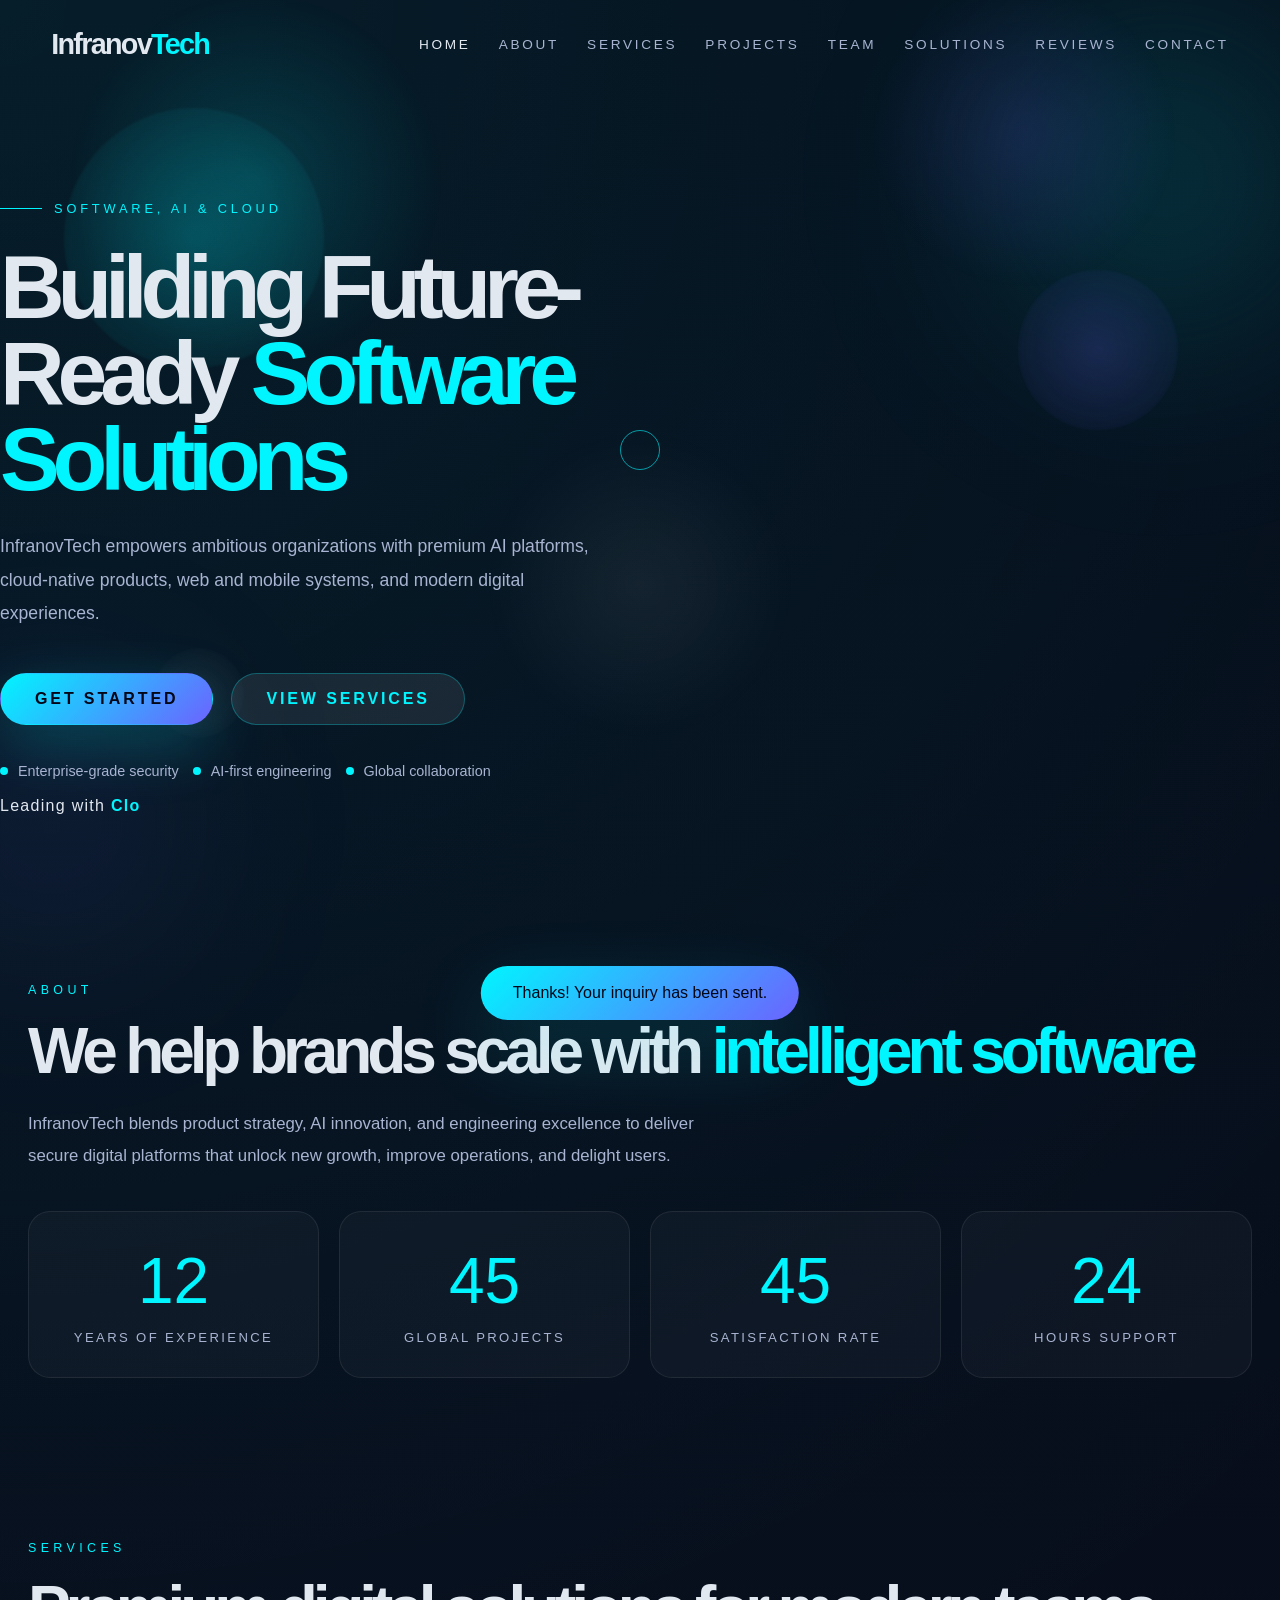
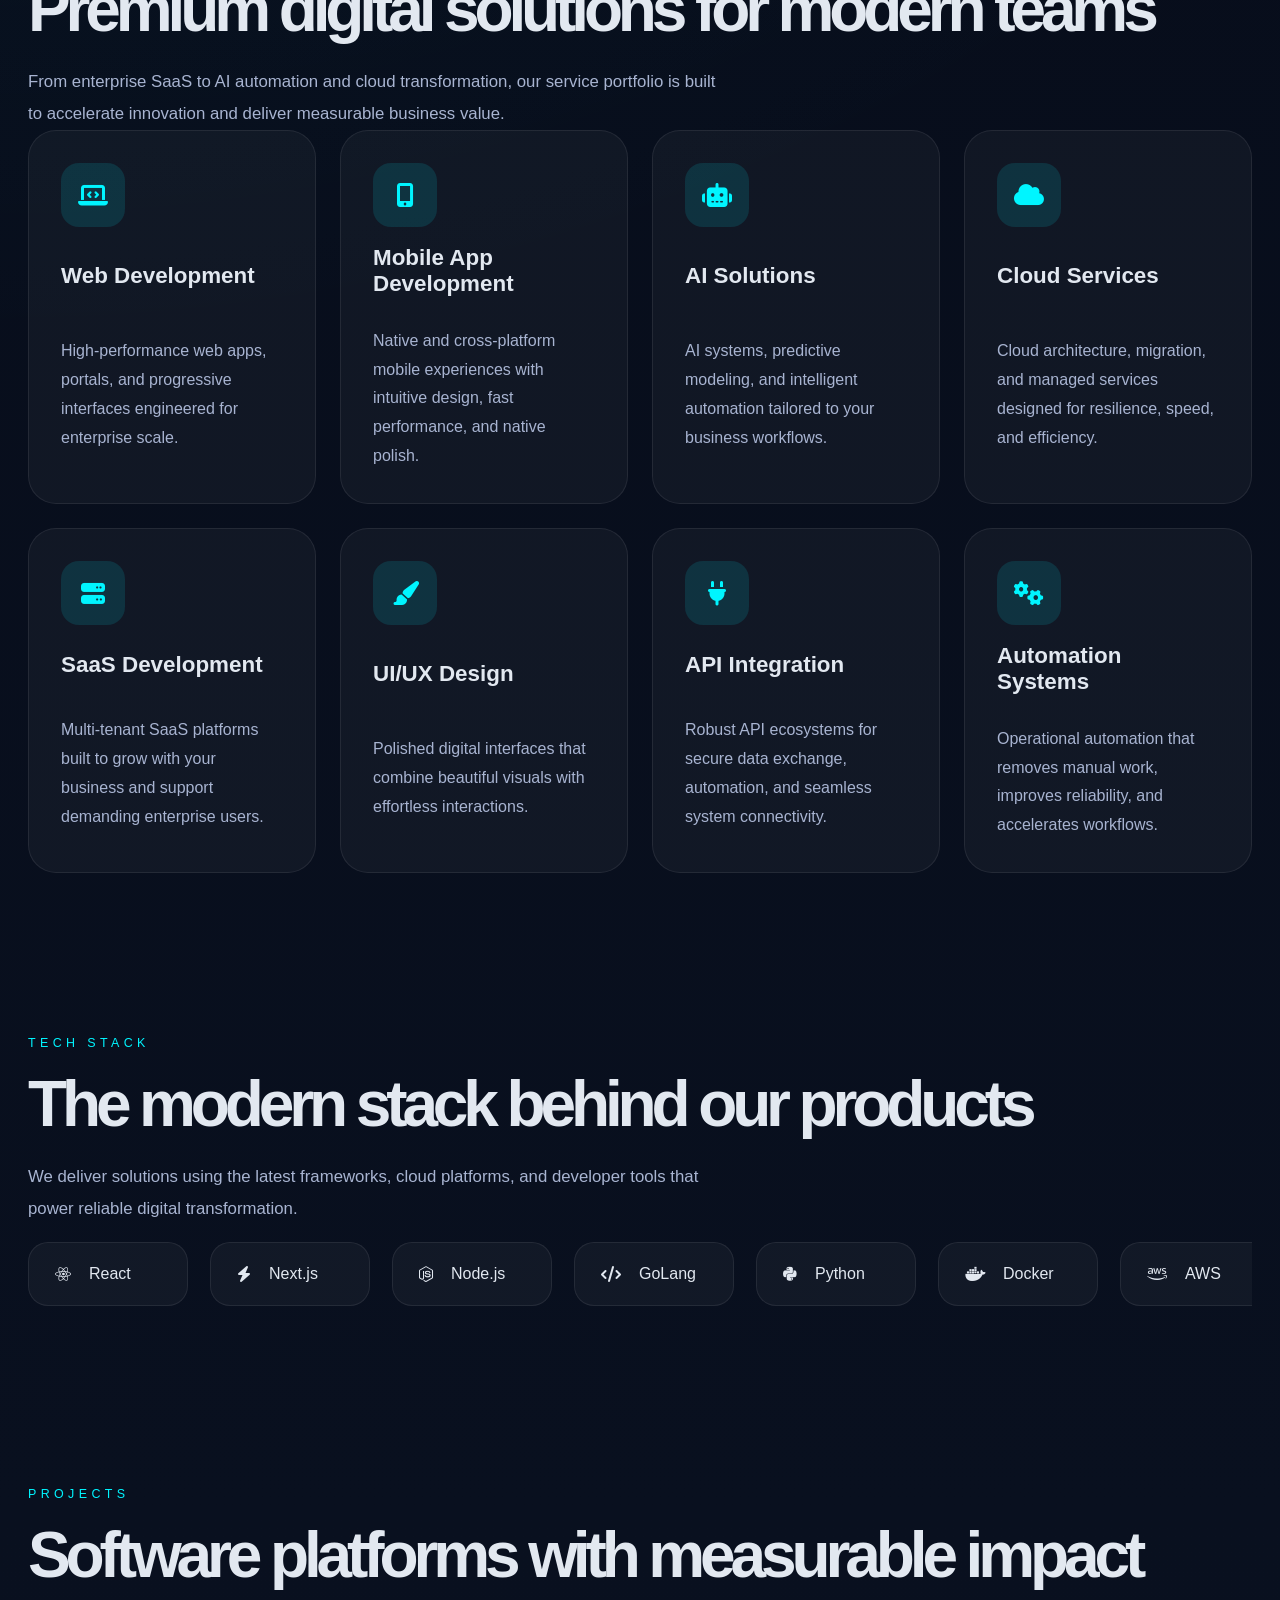
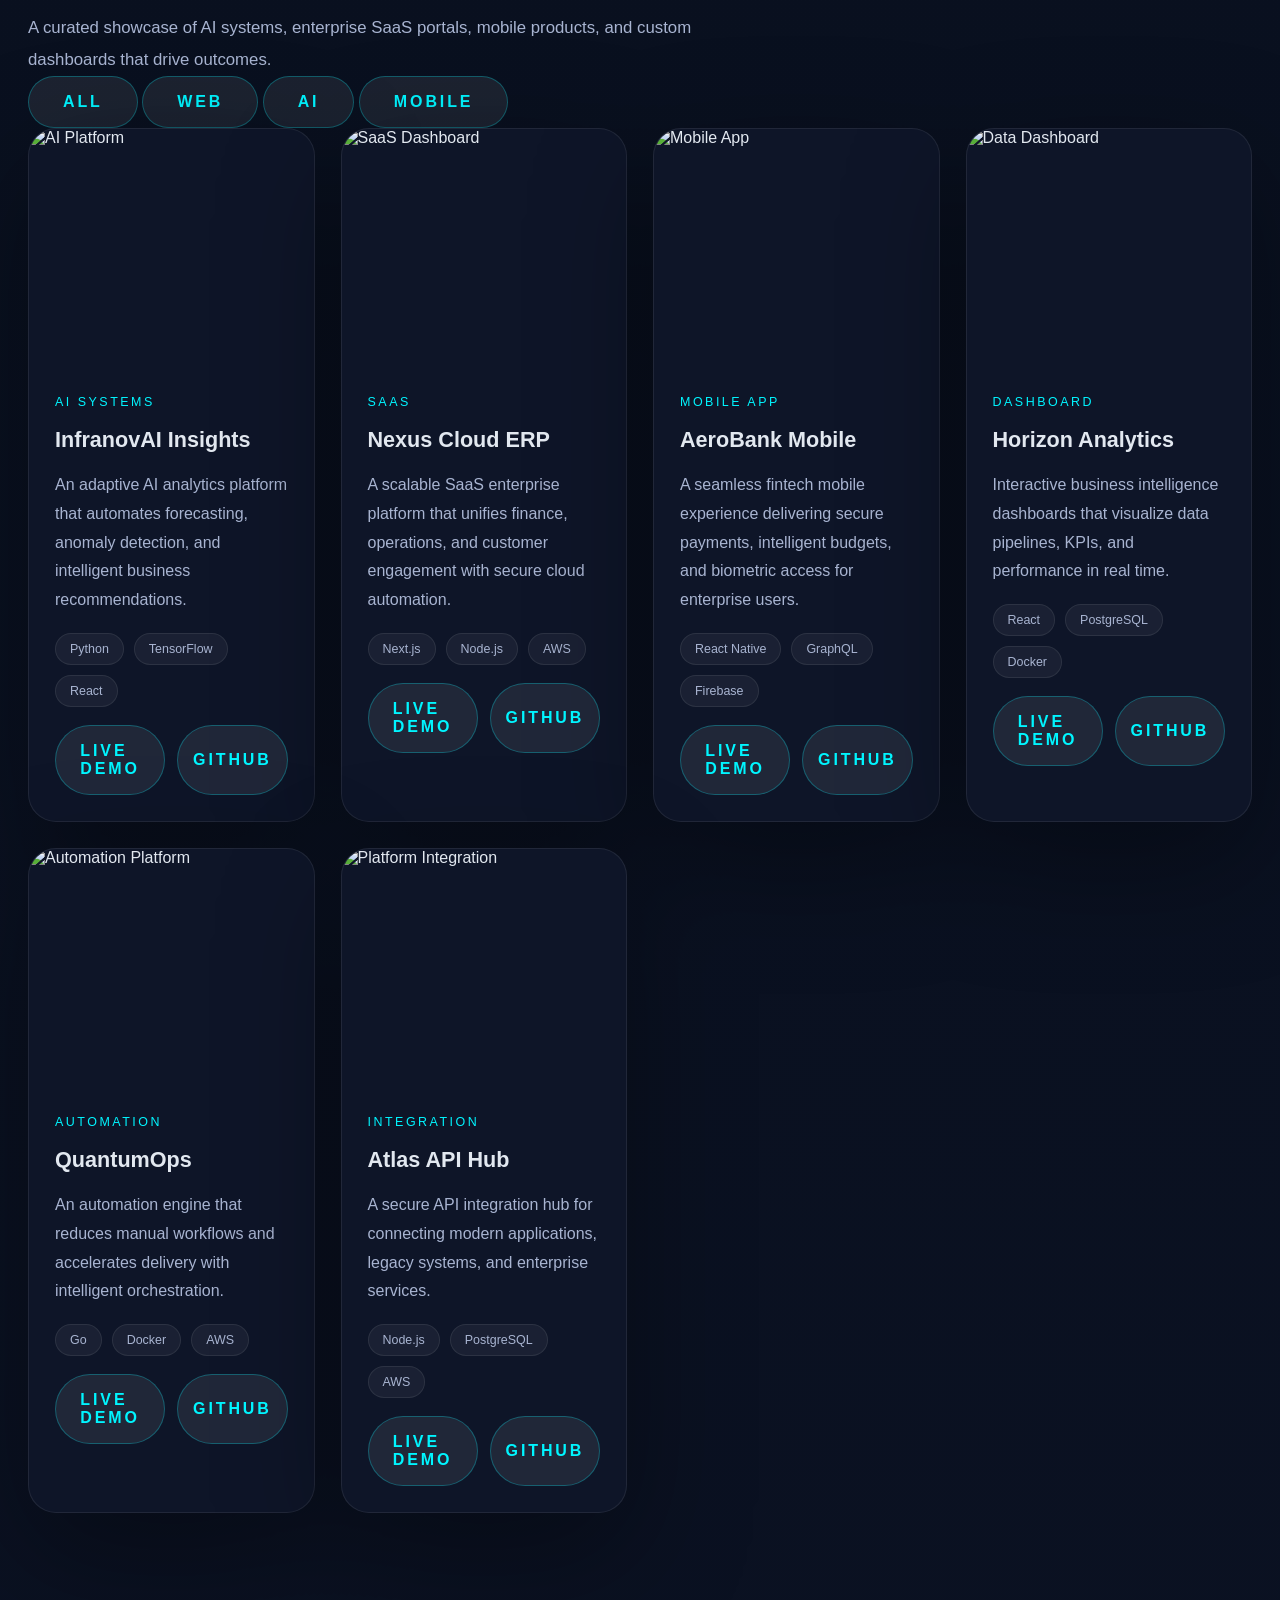
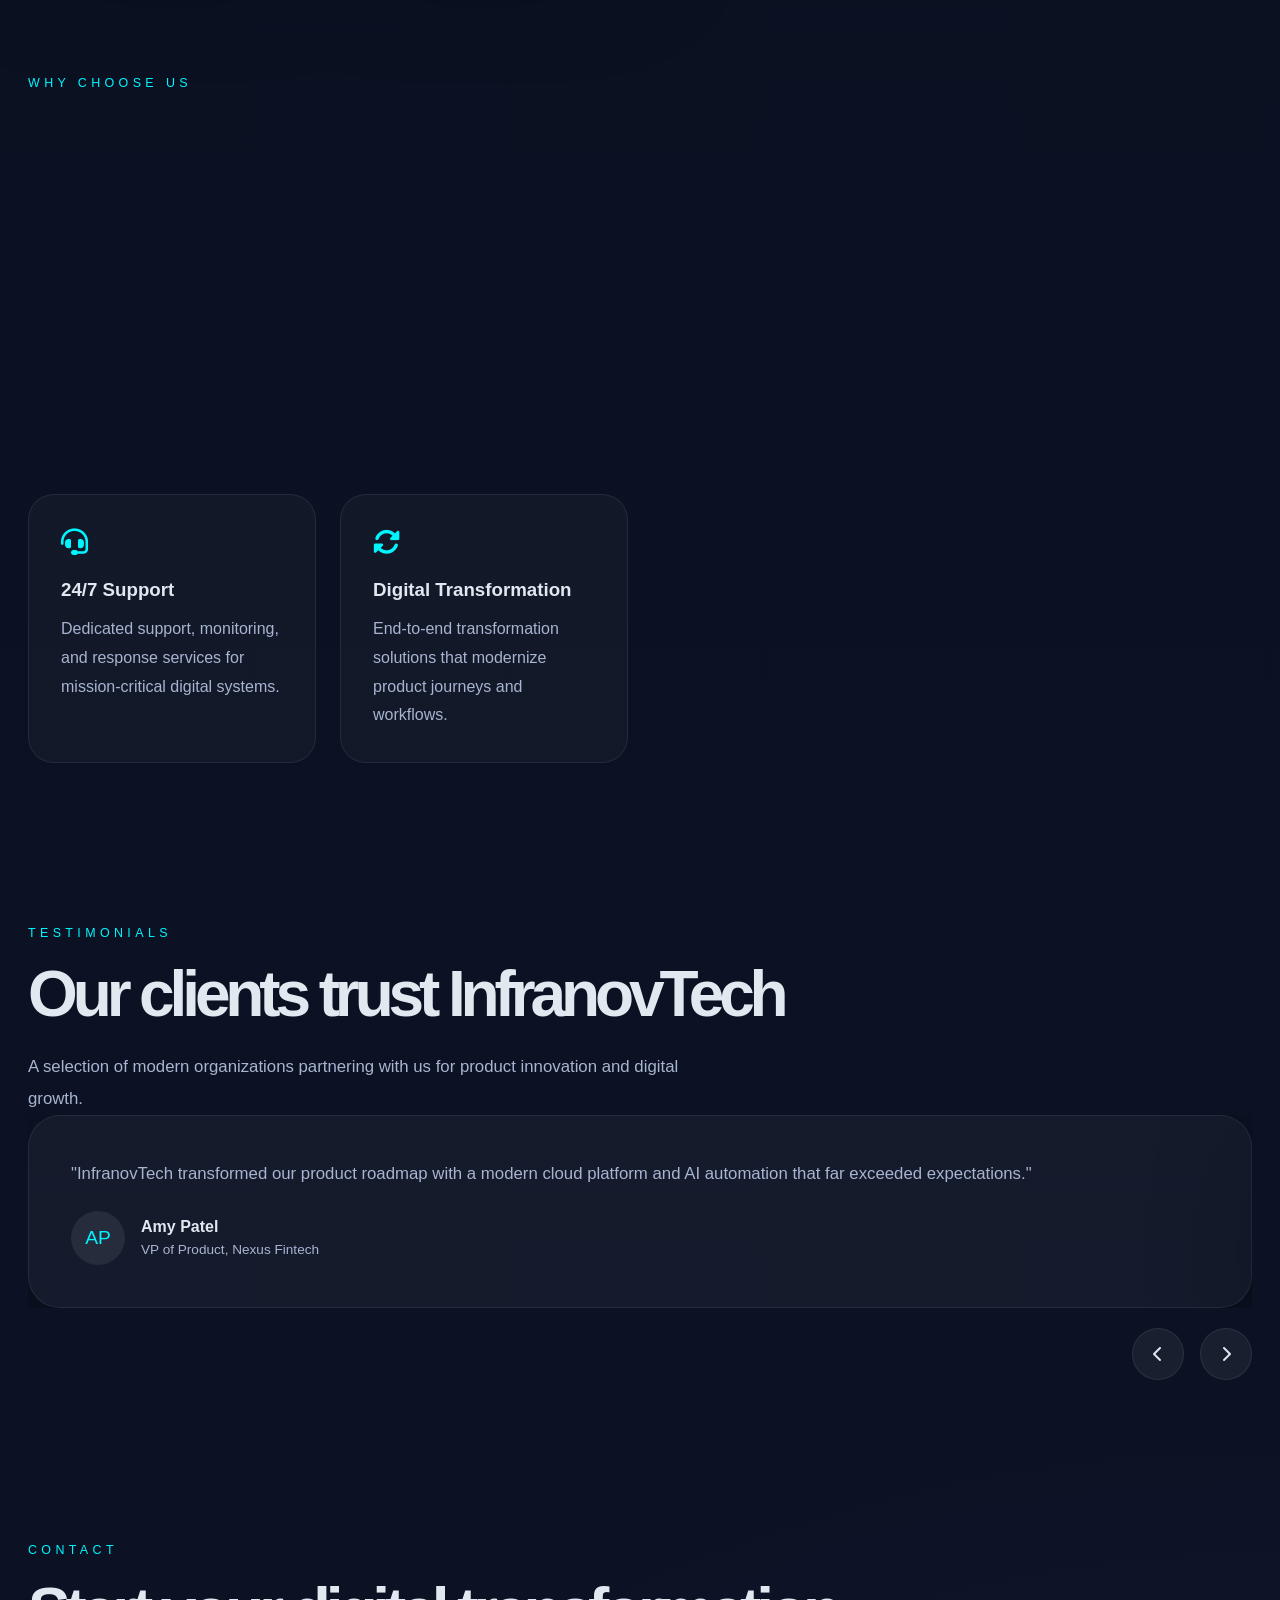
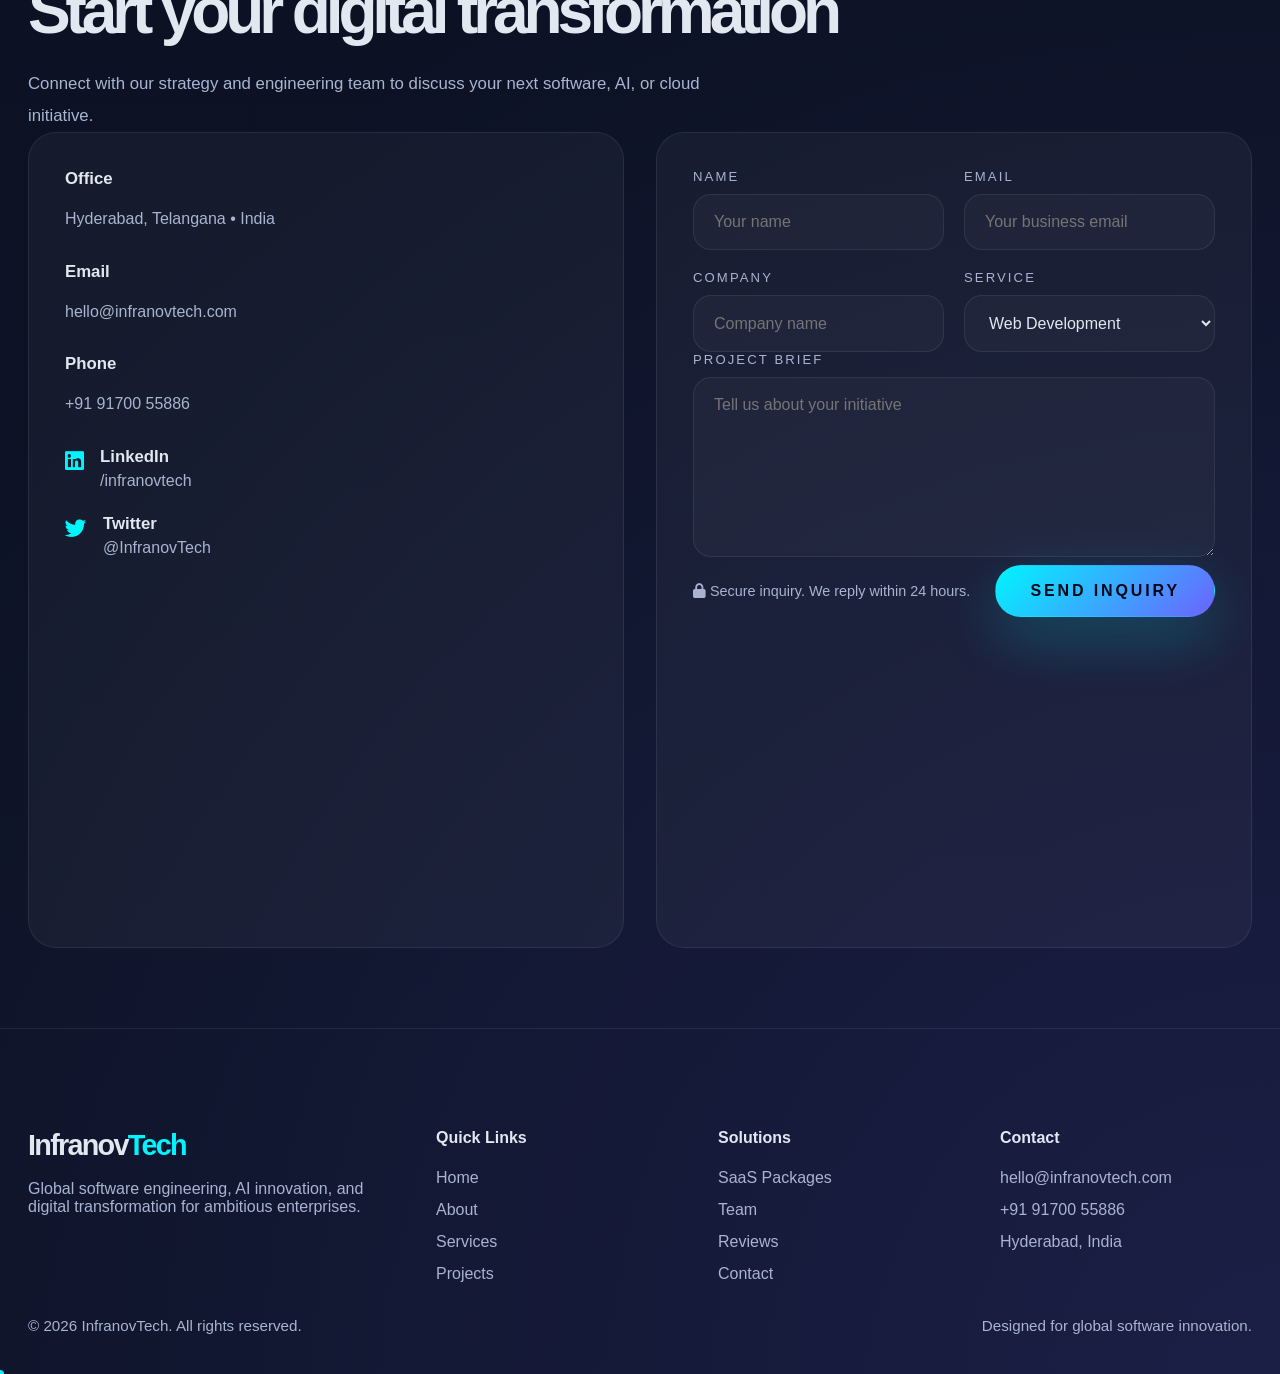
==== index.html @ 9fddada7 "initial commit of infranovtech." ====
﻿<!DOCTYPE html>
<html lang="en">

<head>
    <meta charset="UTF-8">
    <meta name="viewport" content="width=device-width, initial-scale=1.0">
    <title>InfranovTech | Future-Ready Software & AI Solutions</title>
    <meta name="description" content="InfranovTech delivers premium software development, AI solutions, cloud platforms, mobile apps, and digital transformation services for enterprise brands.">
    <meta property="og:title" content="InfranovTech | Future-Ready Software & AI Solutions">
    <meta property="og:description" content="Premium software, AI, cloud and digital transformation services for modern enterprises.">
    <meta property="og:type" content="website">
    <meta property="og:url" content="https://infranovtech.example">
    <meta property="og:image" content="https://images.unsplash.com/photo-1518770660439-4636190af475?auto=format&fit=crop&w=1200&q=80">
    <link rel="stylesheet" href="style.css">
    <link rel="stylesheet" href="https://cdnjs.cloudflare.com/ajax/libs/font-awesome/6.4.0/css/all.min.css">
</head>

<body>
    <div id="loader">InfranovTech</div>
    <div id="scroll-progress"></div>
    <header id="header">
        <a class="logo" href="index.html">Infranov<span>Tech</span></a>
        <nav>
            <div class="nav-links">
                <a href="index.html">Home</a>
                <a href="about.html">About</a>
                <a href="services.html">Services</a>
                <a href="portfolio.html">Projects</a>
                <a href="team.html">Team</a>
                <a href="packages.html">Solutions</a>
                <a href="reviews.html">Reviews</a>
                <a href="contact.html">Contact</a>
            </div>
        </nav>
        <button class="hamburger"><i class="fas fa-bars"></i></button>
    </header>

    <main>
        <section class="hero">
            <div class="hero-content reveal">
                <div class="hero-eyebrow">Software, AI & Cloud</div>
                <h1>Building Future-Ready <span class="accent">Software Solutions</span></h1>
                <p>InfranovTech empowers ambitious organizations with premium AI platforms, cloud-native products, web and mobile systems, and modern digital experiences.</p>
                <div class="hero-actions">
                    <a href="#services" class="btn btn-primary">Get Started</a>
                    <a href="#projects" class="btn btn-outline">View Services</a>
                </div>
                <div class="hero-meta reveal">
                    <span>Enterprise-grade security</span>
                    <span>AI-first engineering</span>
                    <span>Global collaboration</span>
                </div>
                <div class="hero-typing reveal">Leading with <span class="typing-text"></span></div>
            </div>
            <div class="floating-shape one lg" data-speed="0.08"></div>
            <div class="floating-shape two md" data-speed="0.12"></div>
            <div class="floating-shape three sm" data-speed="0.16"></div>
        </section>

        <section id="about" class="section">
            <div class="container">
                <div class="section-label">About</div>
                <h2 class="section-title reveal">We help brands scale with <em>intelligent software</em></h2>
                <p class="section-desc reveal">InfranovTech blends product strategy, AI innovation, and engineering excellence to deliver secure digital platforms that unlock new growth, improve operations, and delight users.</p>
                <div class="stats-row reveal">
                    <div class="stat-card">
                        <div class="stat-number counter" data-target="12">0</div>
                        <div class="stat-label">Years of Experience</div>
                    </div>
                    <div class="stat-card">
                        <div class="stat-number counter" data-target="150">0</div>
                        <div class="stat-label">Global Projects</div>
                    </div>
                    <div class="stat-card">
                        <div class="stat-number counter" data-target="98">0</div>
                        <div class="stat-label">Satisfaction Rate</div>
                    </div>
                    <div class="stat-card">
                        <div class="stat-number counter" data-target="24">0</div>
                        <div class="stat-label">Hours Support</div>
                    </div>
                </div>
            </div>
        </section>

        <section id="services" class="section section-alt">
            <div class="container">
                <div class="section-label">Services</div>
                <h2 class="section-title reveal">Premium digital solutions for modern teams</h2>
                <p class="section-desc reveal">From enterprise SaaS to AI automation and cloud transformation, our service portfolio is built to accelerate innovation and deliver measurable business value.</p>
                <div class="services-grid">
                    <article class="service-card reveal">
                        <div class="service-icon"><i class="fas fa-laptop-code"></i></div>
                        <h3>Web Development</h3>
                        <p>High-performance web apps, portals, and progressive interfaces engineered for enterprise scale.</p>
                    </article>
                    <article class="service-card reveal">
                        <div class="service-icon"><i class="fas fa-mobile-screen-button"></i></div>
                        <h3>Mobile App Development</h3>
                        <p>Native and cross-platform mobile experiences with intuitive design, fast performance, and native polish.</p>
                    </article>
                    <article class="service-card reveal">
                        <div class="service-icon"><i class="fas fa-robot"></i></div>
                        <h3>AI Solutions</h3>
                        <p>AI systems, predictive modeling, and intelligent automation tailored to your business workflows.</p>
                    </article>
                    <article class="service-card reveal">
                        <div class="service-icon"><i class="fas fa-cloud"></i></div>
                        <h3>Cloud Services</h3>
                        <p>Cloud architecture, migration, and managed services designed for resilience, speed, and efficiency.</p>
                    </article>
                    <article class="service-card reveal">
                        <div class="service-icon"><i class="fas fa-server"></i></div>
                        <h3>SaaS Development</h3>
                        <p>Multi-tenant SaaS platforms built to grow with your business and support demanding enterprise users.</p>
                    </article>
                    <article class="service-card reveal">
                        <div class="service-icon"><i class="fas fa-paint-brush"></i></div>
                        <h3>UI/UX Design</h3>
                        <p>Polished digital interfaces that combine beautiful visuals with effortless interactions.</p>
                    </article>
                    <article class="service-card reveal">
                        <div class="service-icon"><i class="fas fa-plug"></i></div>
                        <h3>API Integration</h3>
                        <p>Robust API ecosystems for secure data exchange, automation, and seamless system connectivity.</p>
                    </article>
                    <article class="service-card reveal">
                        <div class="service-icon"><i class="fas fa-cogs"></i></div>
                        <h3>Automation Systems</h3>
                        <p>Operational automation that removes manual work, improves reliability, and accelerates workflows.</p>
                    </article>
                </div>
            </div>
        </section>

        <section id="technologies" class="section">
            <div class="container">
                <div class="section-label">Tech Stack</div>
                <h2 class="section-title reveal">The modern stack behind our products</h2>
                <p class="section-desc reveal">We deliver solutions using the latest frameworks, cloud platforms, and developer tools that power reliable digital transformation.</p>
                <div class="tech-marquee reveal">
                    <div class="marquee-track">
                        <div class="tech-logo"><i class="fab fa-react"></i><span>React</span></div>
                        <div class="tech-logo"><i class="fas fa-bolt"></i><span>Next.js</span></div>
                        <div class="tech-logo"><i class="fab fa-node-js"></i><span>Node.js</span></div>
                        <div class="tech-logo"><i class="fas fa-code"></i><span>GoLang</span></div>
                        <div class="tech-logo"><i class="fab fa-python"></i><span>Python</span></div>
                        <div class="tech-logo"><i class="fab fa-docker"></i><span>Docker</span></div>
                        <div class="tech-logo"><i class="fab fa-aws"></i><span>AWS</span></div>
                        <div class="tech-logo"><i class="fas fa-database"></i><span>MongoDB</span></div>
                        <div class="tech-logo"><i class="fas fa-database"></i><span>PostgreSQL</span></div>
                        <div class="tech-logo"><i class="fab fa-react"></i><span>React</span></div>
                    </div>
                </div>
            </div>
        </section>

        <section id="projects" class="section section-alt">
            <div class="container">
                <div class="section-label">Projects</div>
                <h2 class="section-title reveal">Software platforms with measurable impact</h2>
                <p class="section-desc reveal">A curated showcase of AI systems, enterprise SaaS portals, mobile products, and custom dashboards that drive outcomes.</p>
                <div class="project-filter reveal">
                    <button class="btn btn-outline active" data-filter="all">All</button>
                    <button class="btn btn-outline" data-filter="web">Web</button>
                    <button class="btn btn-outline" data-filter="ai">AI</button>
                    <button class="btn btn-outline" data-filter="mobile">Mobile</button>
                </div>
                <div class="project-grid reveal">
                    <article class="project-card" data-category="ai">
                        <img src="https://images.unsplash.com/photo-1519389950473-47ba0277781c?auto=format&fit=crop&w=900&q=80" alt="AI Platform">
                        <div class="project-body">
                            <div class="project-meta">AI Systems</div>
                            <h3>InfranovAI Insights</h3>
                            <p>An adaptive AI analytics platform that automates forecasting, anomaly detection, and intelligent business recommendations.</p>
                            <div class="project-stack"><span>Python</span><span>TensorFlow</span><span>React</span></div>
                            <div class="project-actions">
                                <a href="#" class="btn btn-outline">Live Demo</a>
                                <a href="#" class="btn btn-outline">GitHub</a>
                            </div>
                        </div>
                    </article>
                    <article class="project-card" data-category="web">
                        <img src="https://images.unsplash.com/photo-1556155092-490a1ba16284?auto=format&fit=crop&w=900&q=80" alt="SaaS Dashboard">
                        <div class="project-body">
                            <div class="project-meta">SaaS</div>
                            <h3>Nexus Cloud ERP</h3>
                            <p>A scalable SaaS enterprise platform that unifies finance, operations, and customer engagement with secure cloud automation.</p>
                            <div class="project-stack"><span>Next.js</span><span>Node.js</span><span>AWS</span></div>
                            <div class="project-actions">
                                <a href="#" class="btn btn-outline">Live Demo</a>
                                <a href="#" class="btn btn-outline">GitHub</a>
                            </div>
                        </div>
                    </article>
                    <article class="project-card" data-category="mobile">
                        <img src="https://images.unsplash.com/photo-1511707171634-5f897ff02aa9?auto=format&fit=crop&w=900&q=80" alt="Mobile App">
                        <div class="project-body">
                            <div class="project-meta">Mobile App</div>
                            <h3>AeroBank Mobile</h3>
                            <p>A seamless fintech mobile experience delivering secure payments, intelligent budgets, and biometric access for enterprise users.</p>
                            <div class="project-stack"><span>React Native</span><span>GraphQL</span><span>Firebase</span></div>
                            <div class="project-actions">
                                <a href="#" class="btn btn-outline">Live Demo</a>
                                <a href="#" class="btn btn-outline">GitHub</a>
                            </div>
                        </div>
                    </article>
                    <article class="project-card" data-category="web">
                        <img src="https://images.unsplash.com/photo-1498050108023-c5249f4df085?auto=format&fit=crop&w=900&q=80" alt="Data Dashboard">
                        <div class="project-body">
                            <div class="project-meta">Dashboard</div>
                            <h3>Horizon Analytics</h3>
                            <p>Interactive business intelligence dashboards that visualize data pipelines, KPIs, and performance in real time.</p>
                            <div class="project-stack"><span>React</span><span>PostgreSQL</span><span>Docker</span></div>
                            <div class="project-actions">
                                <a href="#" class="btn btn-outline">Live Demo</a>
                                <a href="#" class="btn btn-outline">GitHub</a>
                            </div>
                        </div>
                    </article>
                    <article class="project-card" data-category="ai">
                        <img src="https://images.unsplash.com/photo-1508385082359-fc44f9ac4ddb?auto=format&fit=crop&w=900&q=80" alt="Automation Platform">
                        <div class="project-body">
                            <div class="project-meta">Automation</div>
                            <h3>QuantumOps</h3>
                            <p>An automation engine that reduces manual workflows and accelerates delivery with intelligent orchestration.</p>
                            <div class="project-stack"><span>Go</span><span>Docker</span><span>AWS</span></div>
                            <div class="project-actions">
                                <a href="#" class="btn btn-outline">Live Demo</a>
                                <a href="#" class="btn btn-outline">GitHub</a>
                            </div>
                        </div>
                    </article>
                    <article class="project-card" data-category="mobile">
                        <img src="https://images.unsplash.com/photo-1498050108023-c5249f4df085?auto=format&fit=crop&w=900&q=80" alt="Platform Integration">
                        <div class="project-body">
                            <div class="project-meta">Integration</div>
                            <h3>Atlas API Hub</h3>
                            <p>A secure API integration hub for connecting modern applications, legacy systems, and enterprise services.</p>
                            <div class="project-stack"><span>Node.js</span><span>PostgreSQL</span><span>AWS</span></div>
                            <div class="project-actions">
                                <a href="#" class="btn btn-outline">Live Demo</a>
                                <a href="#" class="btn btn-outline">GitHub</a>
                            </div>
                        </div>
                    </article>
                </div>
            </div>
        </section>

        <section id="why" class="section">
            <div class="container">
                <div class="section-label">Why Choose Us</div>
                <h2 class="section-title reveal">Built for speed, scale, security, and impact</h2>
                <div class="feature-grid">
                    <article class="feature-card reveal">
                        <div class="feature-icon"><i class="fas fa-rocket"></i></div>
                        <h3>Fast Delivery</h3>
                        <p>Rapid product development cycles and polished launches without compromising quality.</p>
                    </article>
                    <article class="feature-card reveal">
                        <div class="feature-icon"><i class="fas fa-expand"></i></div>
                        <h3>Scalable Solutions</h3>
                        <p>Architecture designed to support growth, multiple markets, and evolving enterprise demands.</p>
                    </article>
                    <article class="feature-card reveal">
                        <div class="feature-icon"><i class="fas fa-shield-alt"></i></div>
                        <h3>Secure Architecture</h3>
                        <p>Security-first engineering with hardened APIs, data protection, and compliance readiness.</p>
                    </article>
                    <article class="feature-card reveal">
                        <div class="feature-icon"><i class="fas fa-brain"></i></div>
                        <h3>Modern Technologies</h3>
                        <p>AI, cloud, APIs and automation delivered using the most advanced modern stack.</p>
                    </article>
                    <article class="feature-card reveal">
                        <div class="feature-icon"><i class="fas fa-headset"></i></div>
                        <h3>24/7 Support</h3>
                        <p>Dedicated support, monitoring, and response services for mission-critical digital systems.</p>
                    </article>
                    <article class="feature-card reveal">
                        <div class="feature-icon"><i class="fas fa-sync-alt"></i></div>
                        <h3>Digital Transformation</h3>
                        <p>End-to-end transformation solutions that modernize product journeys and workflows.</p>
                    </article>
                </div>
            </div>
        </section>

        <section id="reviews" class="section section-alt">
            <div class="container">
                <div class="section-label">Testimonials</div>
                <h2 class="section-title reveal">Our clients trust InfranovTech</h2>
                <p class="section-desc reveal">A selection of modern organizations partnering with us for product innovation and digital growth.</p>
                <div class="testimonial-shell reveal">
                    <div class="testimonial-slider">
                        <article class="testimonial-card">
                            <blockquote>"InfranovTech transformed our product roadmap with a modern cloud platform and AI automation that far exceeded expectations."</blockquote>
                            <div class="testimonial-meta">
                                <div class="testimonial-avatar">AP</div>
                                <div>
                                    <h4>Amy Patel</h4>
                                    <span>VP of Product, Nexus Fintech</span>
                                </div>
                            </div>
                        </article>
                        <article class="testimonial-card">
                            <blockquote>"The team delivered a flawless enterprise dashboard on an accelerated timeline, and the new system is now central to our operations."</blockquote>
                            <div class="testimonial-meta">
                                <div class="testimonial-avatar">JW</div>
                                <div>
                                    <h4>Jason Wang</h4>
                                    <span>COO, Horizon Logistics</span>
                                </div>
                            </div>
                        </article>
                        <article class="testimonial-card">
                            <blockquote>"Their AI expertise helped us launch a predictive platform that quickly became a customer differentiator."</blockquote>
                            <div class="testimonial-meta">
                                <div class="testimonial-avatar">KC</div>
                                <div>
                                    <h4>Keisha Campbell</h4>
                                    <span>CTO, Atlas Retail</span>
                                </div>
                            </div>
                        </article>
                    </div>
                    <div class="slider-controls">
                        <button class="slider-prev"><i class="fas fa-chevron-left"></i></button>
                        <button class="slider-next"><i class="fas fa-chevron-right"></i></button>
                    </div>
                </div>
            </div>
        </section>

        <section id="contact" class="section">
            <div class="container">
                <div class="section-label">Contact</div>
                <h2 class="section-title reveal">Start your digital transformation</h2>
                <p class="section-desc reveal">Connect with our strategy and engineering team to discuss your next software, AI, or cloud initiative.</p>
                <div class="contact-grid">
                    <div class="contact-panel reveal">
                        <div class="contact-card">
                            <h3>Office</h3>
                            <p>Hyderabad, Telangana • India</p>
                        </div>
                        <div class="contact-card">
                            <h3>Email</h3>
                            <a href="mailto:hello@infranovtech.com">hello@infranovtech.com</a>
                        </div>
                        <div class="contact-card">
                            <h3>Phone</h3>
                            <a href="tel:+919170055886">+91 91700 55886</a>
                        </div>
                        <div class="contact-card contact-info-row">
                            <div class="contact-info-item"><i class="fab fa-linkedin"></i><div><h3>LinkedIn</h3><a href="#">/infranovtech</a></div></div>
                            <div class="contact-info-item"><i class="fab fa-twitter"></i><div><h3>Twitter</h3><a href="#">@InfranovTech</a></div></div>
                        </div>
                        <div class="map-frame">
                            <iframe src="https://www.google.com/maps/embed?pb=!1m18!1m12!1m3!1d3806.509450186201!2d78.47074531488571!3d17.38504448804631!2m3!1f0!2f0!3f0!3m2!1i1024!2i768!4f13.1!3m3!1m2!1s0x3bcb921cba1f0cea%3A0xd0e062e1a3b2e124!2sHyderabad!5e0!3m2!1sen!2sin!4v1700000000000!5m2!1sen!2sin" allowfullscreen="" loading="lazy"></iframe>
                        </div>
                    </div>
                    <form id="contactForm" class="contact-form reveal">
                        <div class="form-grid">
                            <div class="form-group"><label for="name">Name</label><input type="text" id="name" name="name" placeholder="Your name" required></div>
                            <div class="form-group"><label for="email">Email</label><input type="email" id="email" name="email" placeholder="Your business email" required></div>
                            <div class="form-group"><label for="company">Company</label><input type="text" id="company" name="company" placeholder="Company name"></div>
                            <div class="form-group"><label for="service">Service</label><select id="service" name="service"><option>Web Development</option><option>AI Solutions</option><option>Cloud Services</option><option>Mobile Apps</option><option>Automation</option></select></div>
                        </div>
                        <div class="form-group"><label for="message">Project Brief</label><textarea id="message" name="message" placeholder="Tell us about your initiative" required></textarea></div>
                        <div class="contact-form-footer">
                            <span class="contact-note"><i class="fas fa-lock"></i> Secure inquiry. We reply within 24 hours.</span>
                            <button type="submit" class="btn btn-primary">Send Inquiry</button>
                        </div>
                    </form>
                </div>
            </div>
        </section>
    </main>

    <footer>
        <div class="container footer-grid">
            <div class="footer-brand">
                <a class="logo" href="index.html">Infranov<span>Tech</span></a>
                <p>Global software engineering, AI innovation, and digital transformation for ambitious enterprises.</p>
            </div>
            <div class="footer-col">
                <h4>Quick Links</h4>
                <div class="footer-links">
                    <a href="index.html">Home</a>
                    <a href="about.html">About</a>
                    <a href="services.html">Services</a>
                    <a href="portfolio.html">Projects</a>
                </div>
            </div>
            <div class="footer-col">
                <h4>Solutions</h4>
                <div class="footer-links">
                    <a href="packages.html">SaaS Packages</a>
                    <a href="team.html">Team</a>
                    <a href="reviews.html">Reviews</a>
                    <a href="contact.html">Contact</a>
                </div>
            </div>
            <div class="footer-col">
                <h4>Contact</h4>
                <div class="footer-links">
                    <a href="mailto:hello@infranovtech.com">hello@infranovtech.com</a>
                    <a href="tel:+919170055886">+91 91700 55886</a>
                    <a href="#">Hyderabad, India</a>
                </div>
            </div>
        </div>
        <div class="container footer-bottom">
            <p>&copy; 2026 InfranovTech. All rights reserved.</p>
            <p>Designed for global software innovation.</p>
        </div>
    </footer>

    <button class="scroll-top"><i class="fas fa-arrow-up"></i></button>
    <div class="popup-msg">Thanks! Your inquiry has been sent.</div>
    <script src="script.js"></script>
</body>

</html>
---- style.css ----
﻿/* =========================================
   InfranovTech Premium Agency UI
   ========================================= */
:root {
    --bg: #0f172a;
    --surface: rgba(15, 23, 42, 0.92);
    --surface-strong: rgba(8, 15, 32, 0.95);
    --surface-soft: rgba(255, 255, 255, 0.04);
    --accent: #00f5ff;
    --accent-soft: rgba(0, 245, 255, 0.18);
    --accent-strong: #6c63ff;
    --accent-glow: rgba(0, 245, 255, 0.18);
    --text: #e2e8f0;
    --text-muted: #a8b4d1;
    --border: rgba(255, 255, 255, 0.08);
    --shadow: 0 40px 120px rgba(0, 0, 0, 0.35);
    --radius: 24px;
    --transition: all 0.35s cubic-bezier(0.22, 1, 0.36, 1);
}

@import url('https://fonts.googleapis.com/css2?family=Inter:wght@400;500;600;700;800&family=Poppins:wght@300;400;500;600;700;800&family=Space+Grotesk:wght@400;500;600;700&display=swap');

* {
    margin: 0;
    padding: 0;
    box-sizing: border-box;
}

html {
    scroll-behavior: smooth;
}

body {
    min-height: 100vh;
    font-family: 'Inter', sans-serif;
    background: radial-gradient(circle at top left, rgba(0,245,255,0.08), transparent 25%),
                radial-gradient(circle at bottom right, rgba(108,99,255,0.15), transparent 20%),
                linear-gradient(180deg, #060b18 0%, #09101f 40%, #0d1326 100%);
    color: var(--text);
    overflow-x: hidden;
    position: relative;
}

body::before,
body::after {
    content: '';
    position: fixed;
    pointer-events: none;
    z-index: -1;
    filter: blur(100px);
}

body::before {
    width: 48vw;
    height: 48vw;
    top: -10vw;
    right: -15vw;
    background: radial-gradient(circle, rgba(0,245,255,0.22) 0%, transparent 52%);
}

body::after {
    width: 36vw;
    height: 36vw;
    bottom: -12vw;
    left: -14vw;
    background: radial-gradient(circle, rgba(108,99,255,0.2) 0%, transparent 48%);
}

img,
svg {
    display: block;
    max-width: 100%;
}

a {
    color: inherit;
    text-decoration: none;
}

button,
input,
select,
textarea {
    font: inherit;
}

button {
    border: none;
    cursor: pointer;
}

.container {
    width: min(1240px, calc(100% - 56px));
    margin: 0 auto;
}

.section {
    padding: clamp(80px, 6vw, 140px) 0;
    position: relative;
    z-index: 1;
}

.section .section-label {
    display: inline-flex;
    align-items: center;
    gap: 12px;
    color: var(--accent);
    text-transform: uppercase;
    letter-spacing: 0.35em;
    font-size: 0.78rem;
    margin-bottom: 22px;
}

.section-title {
    font-family: 'Space Grotesk', sans-serif;
    font-size: clamp(3rem, 5vw, 4.8rem);
    line-height: 1.01;
    letter-spacing: -0.08em;
    margin-bottom: 24px;
}

.section-title em {
    font-style: normal;
    color: var(--accent);
}

.section-desc {
    max-width: 700px;
    color: var(--text-muted);
    font-size: 1.05rem;
    line-height: 1.9;
}

.btn {
    display: inline-flex;
    align-items: center;
    justify-content: center;
    gap: 12px;
    padding: 16px 34px;
    border-radius: 999px;
    text-transform: uppercase;
    letter-spacing: 0.18em;
    font-weight: 700;
    transition: var(--transition);
    position: relative;
    overflow: hidden;
    background: rgba(255,255,255,0.08);
    border: 1px solid rgba(255,255,255,0.08);
}

.btn::before {
    content: '';
    position: absolute;
    inset: 0;
    background: linear-gradient(135deg, rgba(0,245,255,0.22), rgba(108,99,255,0.16));
    opacity: 0;
    transition: var(--transition);
}

.btn:hover::before {
    opacity: 1;
}

.btn-primary {
    background: linear-gradient(135deg, var(--accent), var(--accent-strong));
    color: #020617;
    box-shadow: 0 20px 60px rgba(0, 245, 255, 0.22);
    border-color: transparent;
}

.btn-primary:hover {
    transform: translateY(-2px);
}

.btn-outline {
    color: var(--accent);
    border-color: rgba(0,245,255,0.28);
}

.btn-outline:hover {
    background: rgba(0,245,255,0.12);
}

#header {
    position: fixed;
    top: 0;
    left: 0;
    width: 100%;
    padding: 28px clamp(32px, 4vw, 72px);
    display: flex;
    align-items: center;
    justify-content: space-between;
    z-index: 999;
    transition: padding 0.35s ease, background 0.35s ease, backdrop-filter 0.35s ease;
}

#header.scrolled {
    background: rgba(6, 10, 23, 0.82);
    backdrop-filter: blur(18px);
    padding: 18px clamp(24px, 3vw, 52px);
    border-bottom: 1px solid rgba(255,255,255,0.06);
}

.logo {
    font-family: 'Space Grotesk', sans-serif;
    font-size: 1.8rem;
    font-weight: 700;
    letter-spacing: -0.06em;
}

.logo span {
    color: var(--accent);
}

.nav-links {
    display: flex;
    align-items: center;
    gap: 28px;
}

.nav-links a {
    color: var(--text-muted);
    font-size: 0.85rem;
    letter-spacing: 0.2em;
    text-transform: uppercase;
    transition: color 0.25s ease;
}

.nav-links a.active,
.nav-links a:hover {
    color: var(--text);
}

.hamburger {
    display: none;
    color: var(--text);
    font-size: 1.4rem;
}

.hero {
    position: relative;
    min-height: 100vh;
    display: grid;
    align-items: center;
    padding-top: 110px;
}

.hero::before {
    content: '';
    position: absolute;
    inset: 0;
    background: radial-gradient(circle at 20% 20%, rgba(0,245,255,0.15), transparent 15%),
                radial-gradient(circle at 80% 15%, rgba(108,99,255,0.14), transparent 12%),
                radial-gradient(circle at 50% 65%, rgba(255,255,255,0.06), transparent 18%);
    pointer-events: none;
}

.hero-content {
    position: relative;
    z-index: 2;
    max-width: 700px;
}

.hero-eyebrow {
    display: inline-flex;
    align-items: center;
    gap: 12px;
    color: var(--accent);
    font-size: 0.8rem;
    letter-spacing: 0.3em;
    text-transform: uppercase;
    margin-bottom: 28px;
}

.hero-eyebrow::before {
    content: '';
    width: 42px;
    height: 1px;
    background: var(--accent);
}

.hero h1 {
    font-family: 'Space Grotesk', sans-serif;
    font-size: clamp(3.8rem, 7vw, 6.8rem);
    line-height: 0.96;
    letter-spacing: -0.08em;
    margin-bottom: 28px;
}

.hero h1 .accent {
    color: var(--accent);
}

.hero p {
    max-width: 620px;
    color: var(--text-muted);
    font-size: 1.1rem;
    line-height: 1.9;
    margin-bottom: 42px;
}

.hero-actions {
    display: flex;
    gap: 18px;
    flex-wrap: wrap;
    margin-bottom: 36px;
}

.hero-meta {
    display: inline-flex;
    align-items: center;
    gap: 14px;
    flex-wrap: wrap;
    color: var(--text-muted);
    font-size: 0.9rem;
}

.hero-meta span {
    display: inline-flex;
    align-items: center;
    gap: 10px;
}

.hero-meta span::before {
    content: '';
    width: 8px;
    height: 8px;
    border-radius: 50%;
    background: var(--accent);
}

.hero-typing {
    margin-top: 18px;
    font-size: 1rem;
    letter-spacing: 0.08em;
    color: var(--text);
}

.typing-text {
    font-family: 'Space Grotesk', sans-serif;
    font-weight: 700;
    color: var(--accent);
}

.floating-shape {
    position: absolute;
    border-radius: 50%;
    filter: blur(1px);
    opacity: 0.8;
    animation: float 9s ease-in-out infinite;
}

.floating-shape.sm {
    width: 90px;
    height: 90px;
}

.floating-shape.md {
    width: 160px;
    height: 160px;
}

.floating-shape.lg {
    width: 260px;
    height: 260px;
}

.floating-shape.one { background: radial-gradient(circle, rgba(0,245,255,0.24), transparent); top: 12%; left: 5%; }
.floating-shape.two { background: radial-gradient(circle, rgba(108,99,255,0.24), transparent); top: 30%; right: 8%; }
.floating-shape.three { background: radial-gradient(circle, rgba(255,255,255,0.08), transparent); bottom: 18%; left: 12%; }

@keyframes float {
    0% { transform: translate3d(0,0,0); }
    50% { transform: translate3d(0,16px,0); }
    100% { transform: translate3d(0,0,0); }
}

.section-grid {
    display: grid;
    gap: 32px;
}

.card-grid {
    display: grid;
    grid-template-columns: repeat(auto-fit, minmax(260px, 1fr));
    gap: 24px;
}

.glass-panel {
    background: rgba(15, 23, 42, 0.88);
    border: 1px solid rgba(255,255,255,0.06);
    backdrop-filter: blur(18px);
    border-radius: var(--radius);
    box-shadow: var(--shadow);
    padding: 32px;
    position: relative;
    overflow: hidden;
    transition: transform 0.45s ease, border-color 0.45s ease;
}

.glass-panel::before {
    content: '';
    position: absolute;
    inset: 0;
    background: linear-gradient(180deg, rgba(255,255,255,0.06), transparent 80%);
    pointer-events: none;
}

.glass-panel:hover {
    transform: translateY(-8px);
    border-color: rgba(0,245,255,0.18);
}

.stats-row {
    display: grid;
    grid-template-columns: repeat(auto-fit, minmax(180px, 1fr));
    gap: 20px;
    margin-top: 40px;
}

.stat-card {
    background: rgba(255,255,255,0.03);
    border: 1px solid rgba(255,255,255,0.08);
    padding: 32px;
    border-radius: 22px;
    text-align: center;
}

.stat-card .stat-number {
    font-size: clamp(2.5rem, 5vw, 4rem);
    font-family: 'Space Grotesk', sans-serif;
    color: var(--accent);
    margin-bottom: 12px;
}

.stat-card .stat-label {
    color: var(--text-muted);
    letter-spacing: 0.18em;
    text-transform: uppercase;
    font-size: 0.82rem;
}

.services-grid {
    display: grid;
    grid-template-columns: repeat(auto-fit, minmax(260px, 1fr));
    gap: 24px;
}

.service-card {
    background: rgba(255,255,255,0.04);
    border: 1px solid rgba(255,255,255,0.08);
    border-radius: 28px;
    padding: 32px;
    min-height: 320px;
    display: grid;
    gap: 18px;
    transition: transform 0.4s ease, border-color 0.4s ease, box-shadow 0.4s ease;
}

.service-card:hover {
    transform: translateY(-10px);
    border-color: rgba(0,245,255,0.2);
    box-shadow: 0 30px 60px rgba(0, 245, 255, 0.12);
}

.service-card .service-icon {
    width: 64px;
    height: 64px;
    display: grid;
    place-items: center;
    border-radius: 18px;
    background: rgba(0,245,255,0.12);
    color: var(--accent);
    font-size: 1.5rem;
}

.service-card h3 {
    font-size: 1.4rem;
    margin-bottom: 12px;
}

.service-card p {
    color: var(--text-muted);
    line-height: 1.8;
}

.tech-marquee {
    overflow: hidden;
    position: relative;
    padding: 18px 0;
}

.tech-marquee .marquee-track {
    display: flex;
    gap: 22px;
    animation: marquee 20s linear infinite;
}

.tech-logo {
    min-width: 160px;
    border-radius: 20px;
    background: rgba(255,255,255,0.04);
    border: 1px solid rgba(255,255,255,0.08);
    padding: 22px 26px;
    display: flex;
    align-items: center;
    gap: 18px;
    color: var(--text);
    transition: transform 0.35s ease, background 0.35s ease;
}

.tech-logo:hover {
    transform: translateY(-4px);
    background: rgba(0,245,255,0.12);
}

.tech-logo svg {
    width: 40px;
    height: 40px;
    fill: var(--accent);
}

@keyframes marquee {
    from { transform: translateX(0); }
    to { transform: translateX(-50%); }
}

.project-grid {
    display: grid;
    grid-template-columns: repeat(auto-fit, minmax(270px, 1fr));
    gap: 26px;
}

.project-card {
    border-radius: 28px;
    overflow: hidden;
    background: rgba(15, 23, 42, 0.95);
    border: 1px solid rgba(255,255,255,0.08);
    box-shadow: var(--shadow);
    display: flex;
    flex-direction: column;
    transition: transform 0.4s ease;
}

.project-card:hover {
    transform: translateY(-8px);
}

.project-card img {
    width: 100%;
    height: 240px;
    object-fit: cover;
}

.project-card .project-body {
    padding: 26px;
    display: grid;
    gap: 18px;
}

.project-card .project-meta {
    display: flex;
    gap: 12px;
    flex-wrap: wrap;
    color: var(--accent);
    font-size: 0.78rem;
    letter-spacing: 0.2em;
    text-transform: uppercase;
}

.project-card h3 {
    font-size: 1.35rem;
}

.project-card p {
    color: var(--text-muted);
    line-height: 1.8;
}

.project-stack {
    display: flex;
    gap: 10px;
    flex-wrap: wrap;
}

.project-stack span {
    background: rgba(255,255,255,0.05);
    border: 1px solid rgba(255,255,255,0.08);
    border-radius: 999px;
    padding: 8px 14px;
    font-size: 0.78rem;
    color: var(--text-muted);
}

.project-actions {
    display: flex;
    gap: 12px;
    flex-wrap: wrap;
}

.project-actions .btn {
    flex: 1;
    justify-content: center;
}

.feature-grid {
    display: grid;
    grid-template-columns: repeat(auto-fit, minmax(240px, 1fr));
    gap: 24px;
}

.feature-card {
    border-radius: 26px;
    padding: 32px;
    background: rgba(255,255,255,0.03);
    border: 1px solid rgba(255,255,255,0.08);
    transition: transform 0.35s ease, border-color 0.35s ease;
}

.feature-card:hover {
    transform: translateY(-8px);
    border-color: rgba(108,99,255,0.22);
}

.feature-card .feature-icon {
    color: var(--accent);
    font-size: 1.7rem;
    margin-bottom: 20px;
}

.feature-card h3 {
    margin-bottom: 14px;
}

.feature-card p {
    color: var(--text-muted);
    line-height: 1.8;
}

.testimonial-shell {
    position: relative;
}

.testimonial-slider {
    display: flex;
    gap: 24px;
    overflow: hidden;
    scroll-snap-type: x mandatory;
}

.testimonial-card {
    min-width: 100%;
    max-width: 100%;
    scroll-snap-align: center;
    border-radius: 32px;
    padding: 42px;
    background: rgba(255,255,255,0.04);
    border: 1px solid rgba(255,255,255,0.08);
    box-shadow: var(--shadow);
    display: grid;
    gap: 22px;
}

.testimonial-card blockquote {
    font-size: 1.05rem;
    line-height: 1.9;
    color: var(--text-muted);
}

.testimonial-meta {
    display: flex;
    align-items: center;
    gap: 16px;
}

.testimonial-avatar {
    width: 54px;
    height: 54px;
    border-radius: 50%;
    background: rgba(255,255,255,0.08);
    display: grid;
    place-items: center;
    font-size: 1.2rem;
    color: var(--accent);
}

.testimonial-meta div h4 {
    font-size: 1rem;
    margin-bottom: 4px;
}

.testimonial-meta div span {
    color: var(--text-muted);
    font-size: 0.85rem;
}

.slider-controls {
    display: flex;
    align-items: center;
    justify-content: flex-end;
    gap: 16px;
    margin-top: 20px;
}

.slider-controls button {
    width: 52px;
    height: 52px;
    border-radius: 50%;
    background: rgba(255,255,255,0.06);
    border: 1px solid rgba(255,255,255,0.08);
    color: var(--text);
    display: grid;
    place-items: center;
}

.slider-controls button:hover {
    background: rgba(0,245,255,0.12);
}

.contact-grid {
    display: grid;
    grid-template-columns: 1fr 1fr;
    gap: 32px;
}

.contact-panel,
.contact-form {
    border-radius: 28px;
    background: rgba(255,255,255,0.04);
    border: 1px solid rgba(255,255,255,0.08);
    padding: 36px;
}

.contact-panel {
    display: grid;
    gap: 28px;
}

.contact-card {
    display: grid;
    gap: 16px;
}

.contact-card h3 {
    font-size: 1.05rem;
}

.contact-card a,
.contact-card p {
    color: var(--text-muted);
    line-height: 1.8;
}

.contact-info-row {
    display: grid;
    gap: 18px;
}

.contact-info-item {
    display: flex;
    align-items: flex-start;
    gap: 16px;
}

.contact-info-item i {
    font-size: 1.35rem;
    color: var(--accent);
    margin-top: 4px;
}

.form-grid {
    display: grid;
    grid-template-columns: 1fr 1fr;
    gap: 20px;
}

.form-group {
    display: grid;
    gap: 10px;
}

.form-group label {
    color: var(--text-muted);
    font-size: 0.82rem;
    text-transform: uppercase;
    letter-spacing: 0.16em;
}

.form-group input,
.form-group textarea,
.form-group select {
    width: 100%;
    border-radius: 18px;
    border: 1px solid rgba(255,255,255,0.08);
    background: rgba(255,255,255,0.03);
    color: var(--text);
    padding: 18px 20px;
    outline: none;
}

.form-group input:focus,
.form-group textarea:focus,
.form-group select:focus {
    border-color: var(--accent);
}

.form-group textarea {
    min-height: 180px;
    resize: vertical;
}

.contact-form-footer {
    display: flex;
    align-items: center;
    justify-content: space-between;
    flex-wrap: wrap;
    gap: 16px;
    margin-top: 8px;
}

.contact-note {
    color: var(--text-muted);
    font-size: 0.9rem;
}

.map-frame {
    width: 100%;
    border-radius: 24px;
    overflow: hidden;
    min-height: 320px;
}

.map-frame iframe {
    width: 100%;
    height: 100%;
    border: 0;
    filter: grayscale(80%) contrast(0.9) opacity(0.95);
}

footer {
    padding: 100px 0 40px;
    border-top: 1px solid rgba(255,255,255,0.08);
}

.footer-grid {
    display: grid;
    grid-template-columns: 1.5fr 1fr 1fr 1fr;
    gap: 30px;
}

.footer-brand p {
    color: var(--text-muted);
    max-width: 360px;
    margin: 18px 0 28px;
}

.footer-col h4 {
    margin-bottom: 22px;
}

.footer-links {
    display: grid;
    gap: 14px;
}

.footer-links a {
    color: var(--text-muted);
    transition: color 0.25s ease;
}

.footer-links a:hover {
    color: var(--accent);
}

.footer-bottom {
    display: flex;
    justify-content: space-between;
    gap: 16px;
    color: var(--text-muted);
    font-size: 0.95rem;
    padding-top: 34px;
}

#scroll-progress {
    position: fixed;
    top: 0;
    left: 0;
    height: 4px;
    width: 0;
    background: linear-gradient(90deg, var(--accent), var(--accent-strong));
    z-index: 9999;
    transition: width 0.2s ease;
}

.scroll-top {
    position: fixed;
    right: 28px;
    bottom: 28px;
    width: 52px;
    height: 52px;
    border-radius: 50%;
    background: rgba(255,255,255,0.04);
    border: 1px solid rgba(255,255,255,0.08);
    display: grid;
    place-items: center;
    color: var(--text);
    opacity: 0;
    visibility: hidden;
    transition: var(--transition);
    z-index: 999;
}

.scroll-top.visible {
    opacity: 1;
    visibility: visible;
}

.scroll-top:hover {
    transform: translateY(-5px);
    background: rgba(0,245,255,0.16);
}

#loader {
    position: fixed;
    inset: 0;
    background: #020617;
    z-index: 10000;
    display: grid;
    place-items: center;
    color: var(--accent);
    font-family: 'Space Grotesk', sans-serif;
    font-size: 1.8rem;
}

.cursor-dot,
.cursor-ring {
    position: fixed;
    pointer-events: none;
    z-index: 10001;
    transform: translate(-50%, -50%);
    transition: width 0.25s ease, height 0.25s ease, border 0.25s ease, background 0.25s ease;
}

.cursor-dot {
    width: 8px;
    height: 8px;
    border-radius: 50%;
    background: var(--accent);
}

.cursor-ring {
    width: 40px;
    height: 40px;
    border: 1px solid rgba(0,245,255,0.6);
    border-radius: 50%;
}

.cursor-ring.hovered {
    width: 64px;
    height: 64px;
    background: rgba(0,245,255,0.14);
}

.popup-msg {
    position: fixed;
    left: 50%;
    bottom: -120px;
    transform: translateX(-50%);
    background: linear-gradient(135deg, var(--accent), var(--accent-strong));
    color: #020617;
    padding: 18px 32px;
    border-radius: 999px;
    box-shadow: 0 30px 80px rgba(0,245,255,0.16);
    z-index: 10002;
    transition: bottom 0.4s ease;
}

.popup-msg.show {
    bottom: 34px;
}

.reveal,
.fade-in,
.slide-up,
.slide-left,
.slide-right {
    opacity: 0;
    transform: translateY(32px);
    transition: opacity 0.85s ease, transform 0.85s ease;
}

.fade-in.active,
.slide-up.active,
.slide-left.active,
.slide-right.active,
.reveal.active {
    opacity: 1;
    transform: translate(0);
}

.slide-left {
    transform: translateX(-36px);
}

.slide-right {
    transform: translateX(36px);
}

@media(max-width: 1080px) {
    .hero h1 { font-size: clamp(3.4rem, 8vw, 5.2rem); }
    .container { width: min(96%, 1080px); }
}

@media(max-width: 860px) {
    .nav-links { gap: 18px; }
    .hero h1 { font-size: clamp(3rem, 9vw, 4.8rem); }
    .section-title { font-size: clamp(2.6rem, 7vw, 4rem); }
}

@media(max-width: 760px) {
    #header { padding: 18px 4vw; }
    .nav-links {
        position: fixed;
        top: 0;
        right: -100%;
        width: 100%;
        height: 100vh;
        padding-top: 120px;
        background: rgba(6, 10, 23, 0.98);
        flex-direction: column;
        justify-content: flex-start;
        align-items: center;
        gap: 24px;
        transition: right 0.35s ease;
    }

    .nav-links.active { right: 0; }
    .hamburger { display: block; }
    .hero {
        padding-top: 120px;
    }
    .hero-content { text-align: center; }
    .hero-actions { justify-content: center; }
    .section-grid, .card-grid, .contact-grid, .footer-grid {
        grid-template-columns: 1fr;
    }
    .form-grid { grid-template-columns: 1fr; }
    .footer-bottom { flex-direction: column; align-items: center; }
}

@media(max-width: 520px) {
    .section-title { font-size: 2.8rem; }
    .hero h1 { font-size: 3.6rem; }
    .hero-eyebrow { font-size: 0.72rem; }
    .btn { width: 100%; justify-content: center; }
    .hero-meta { justify-content: center; }
}
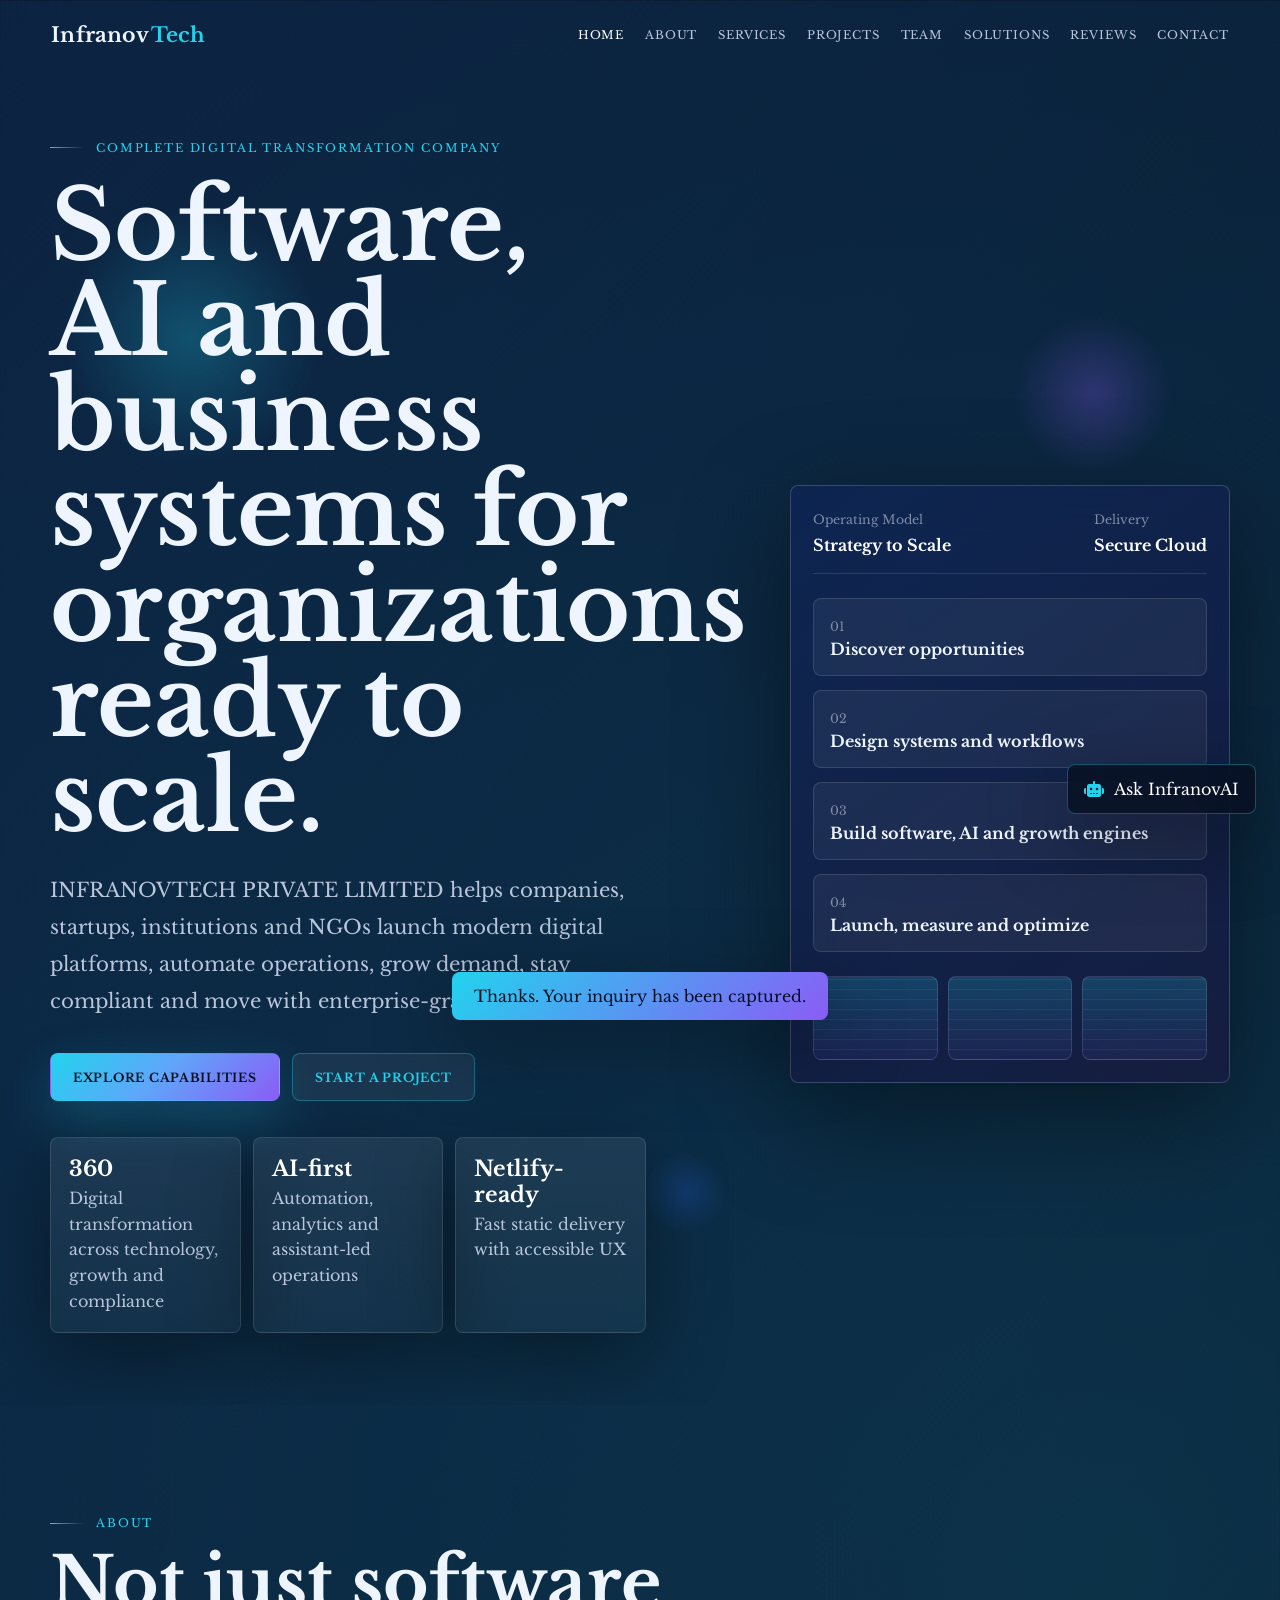
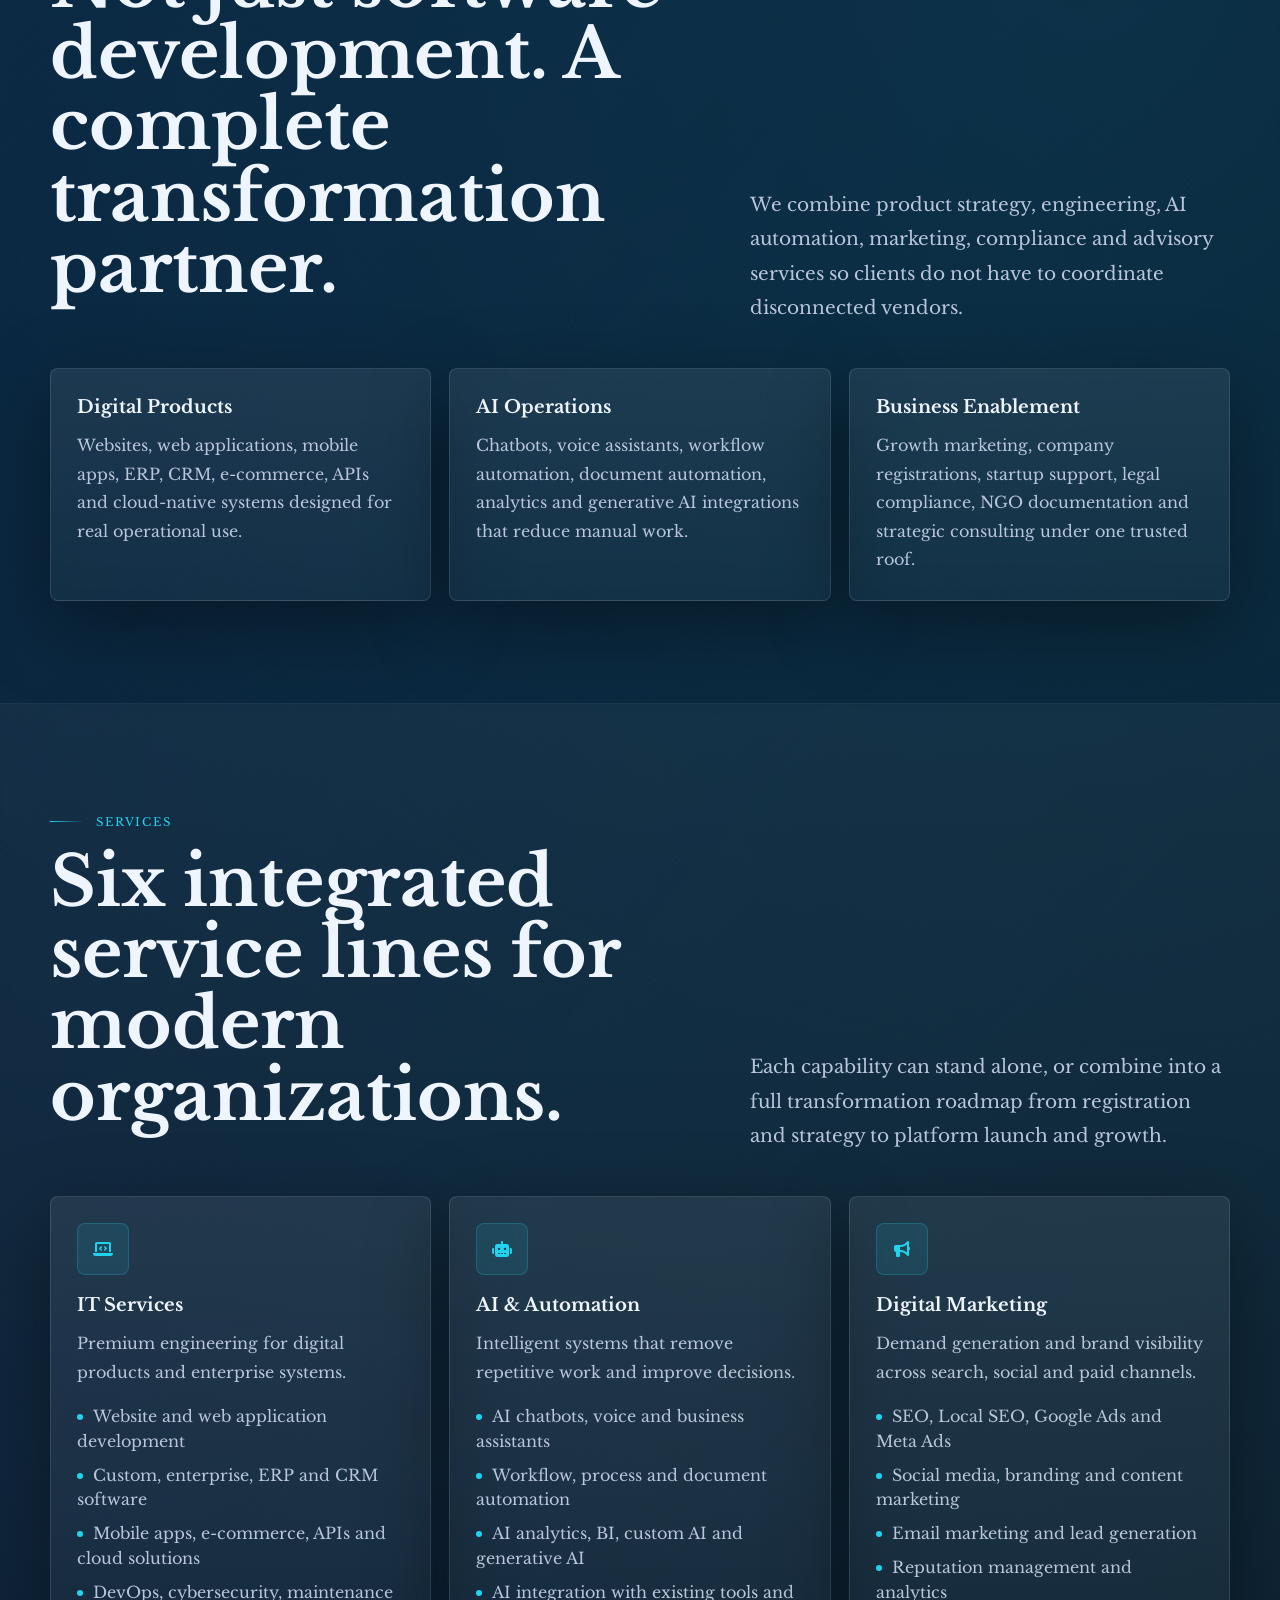
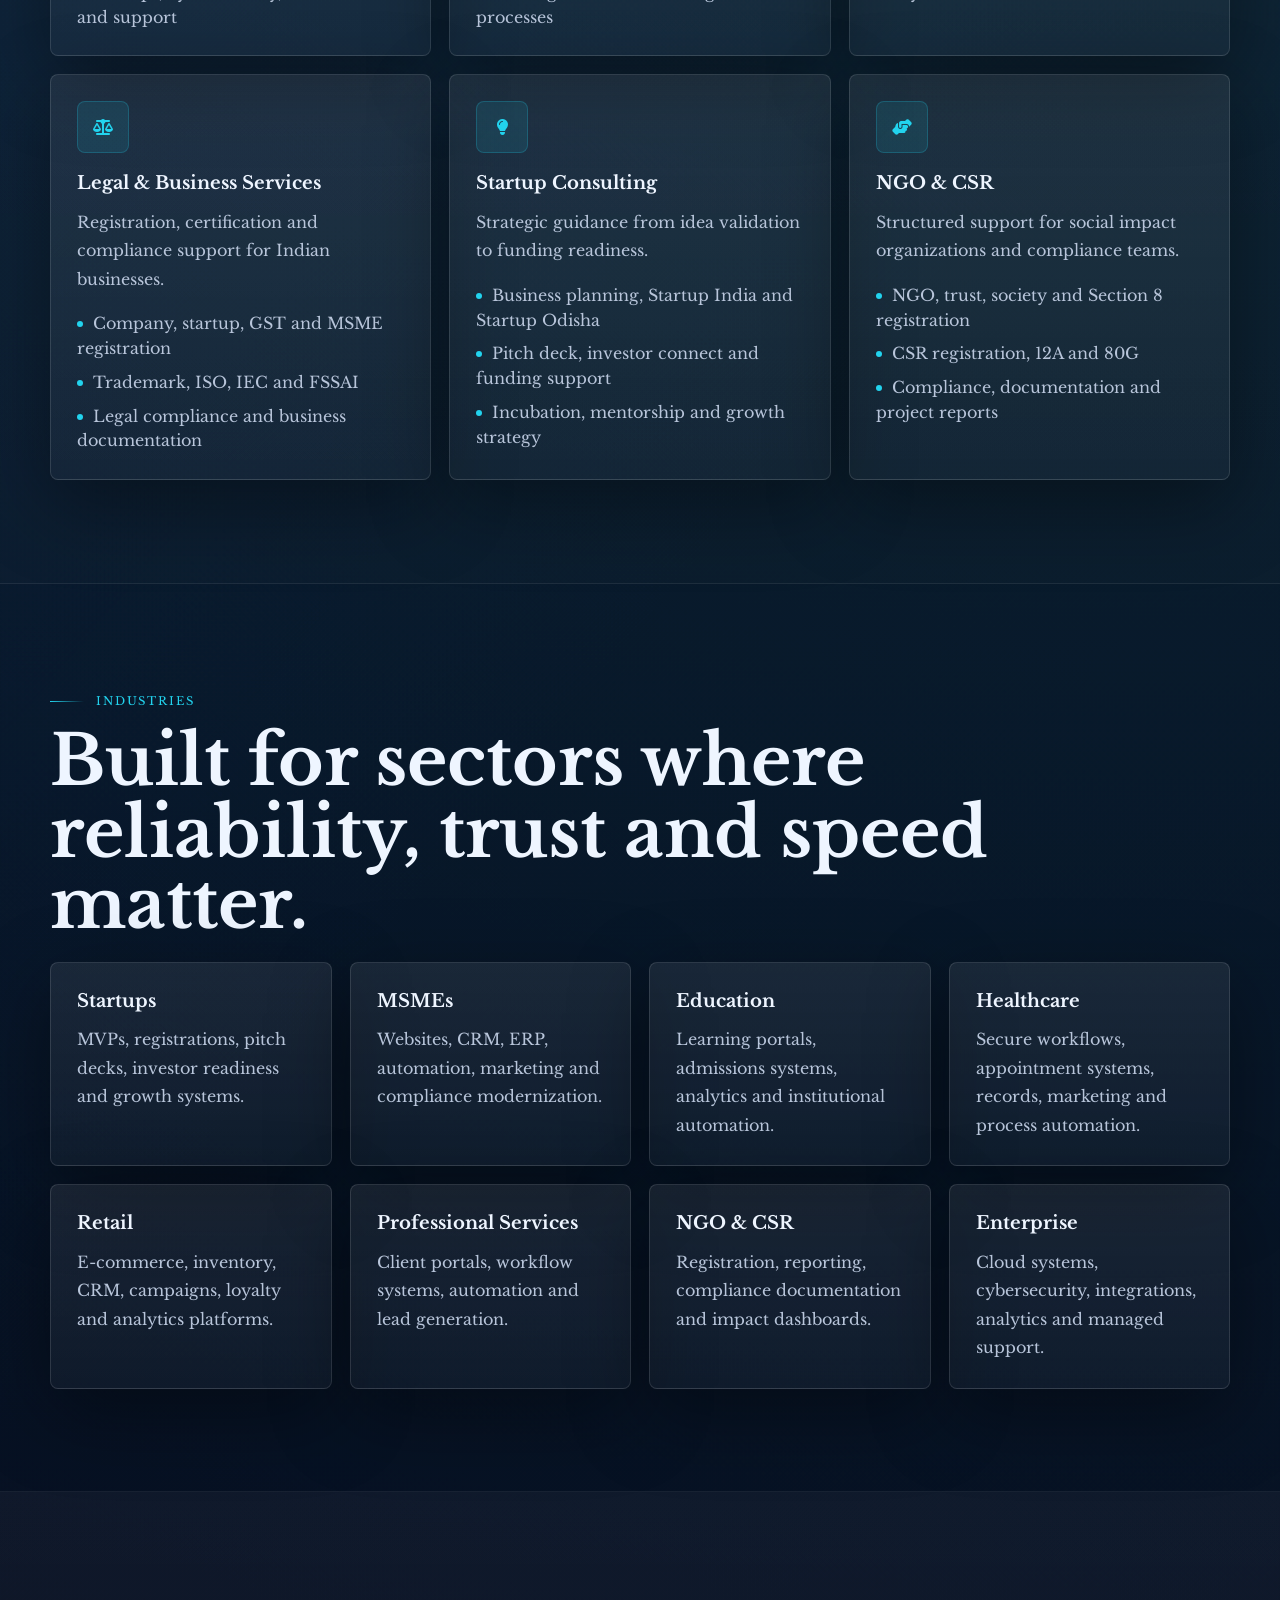
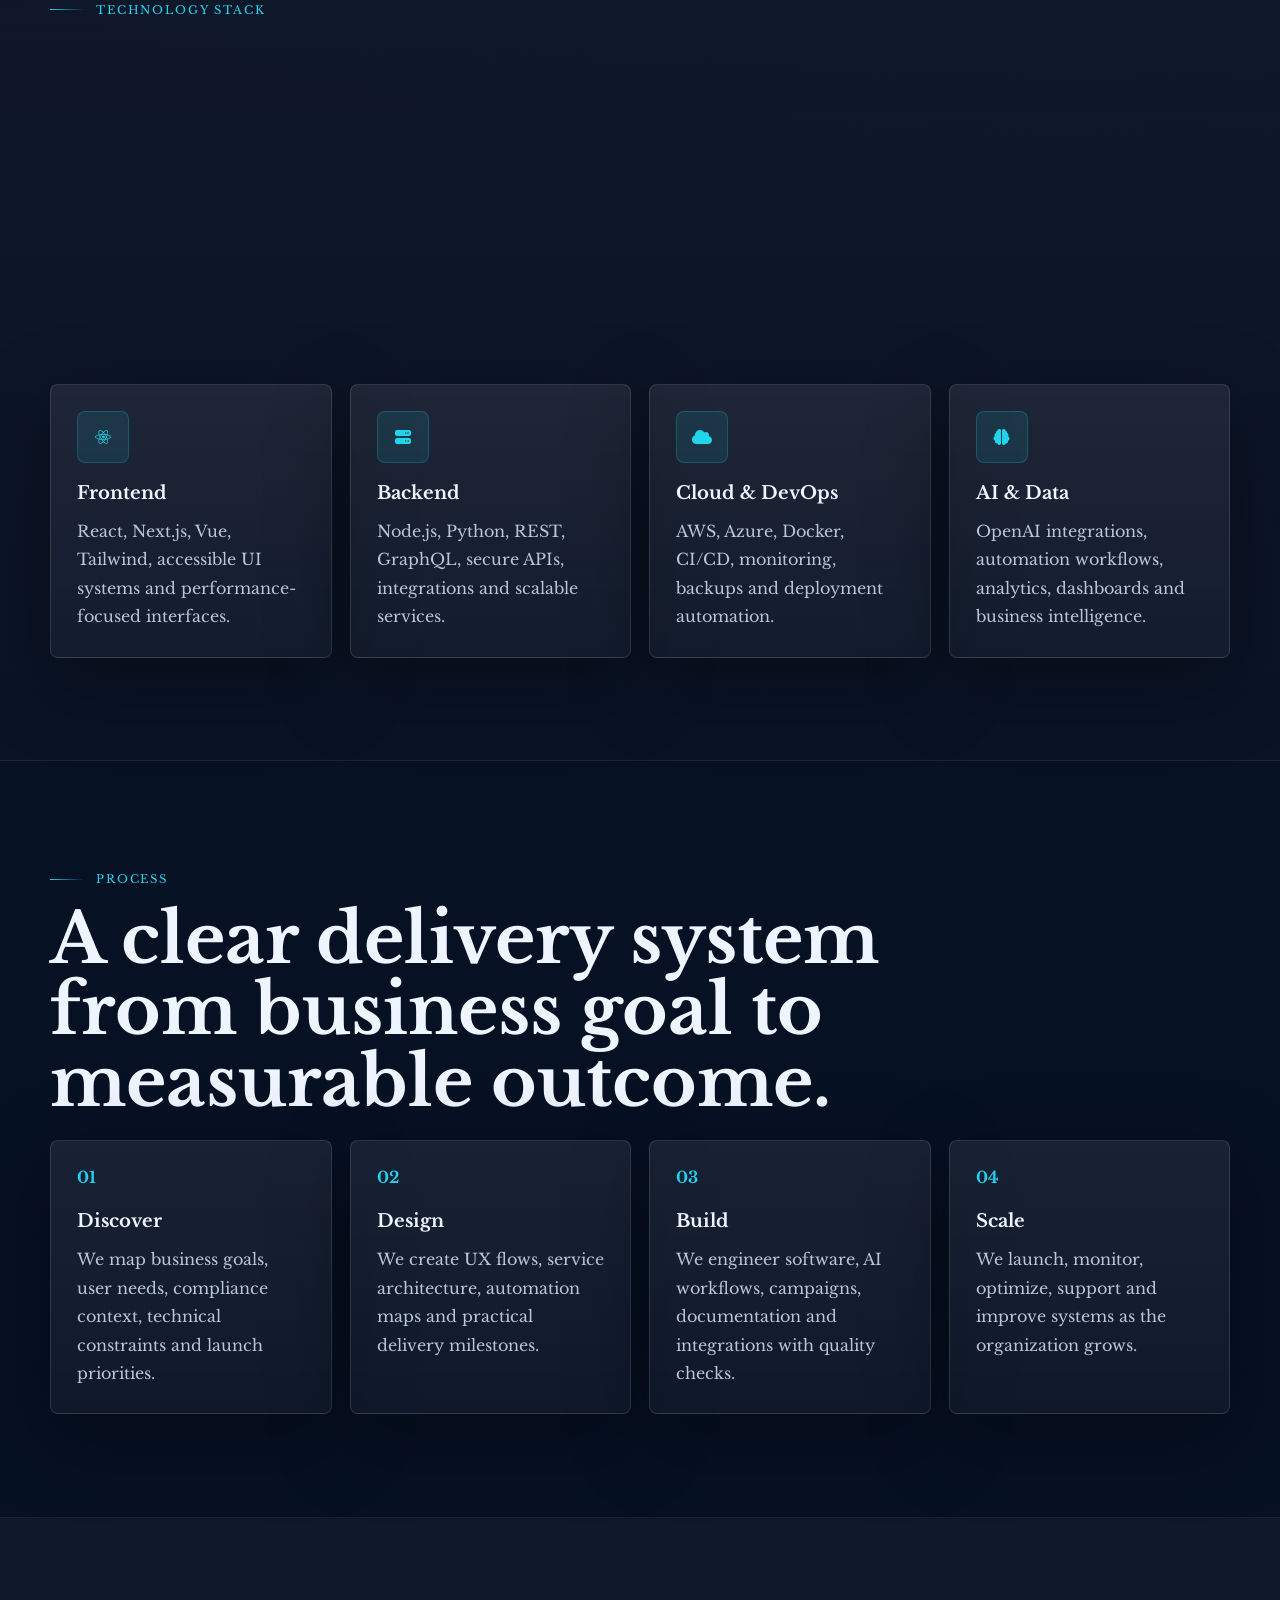
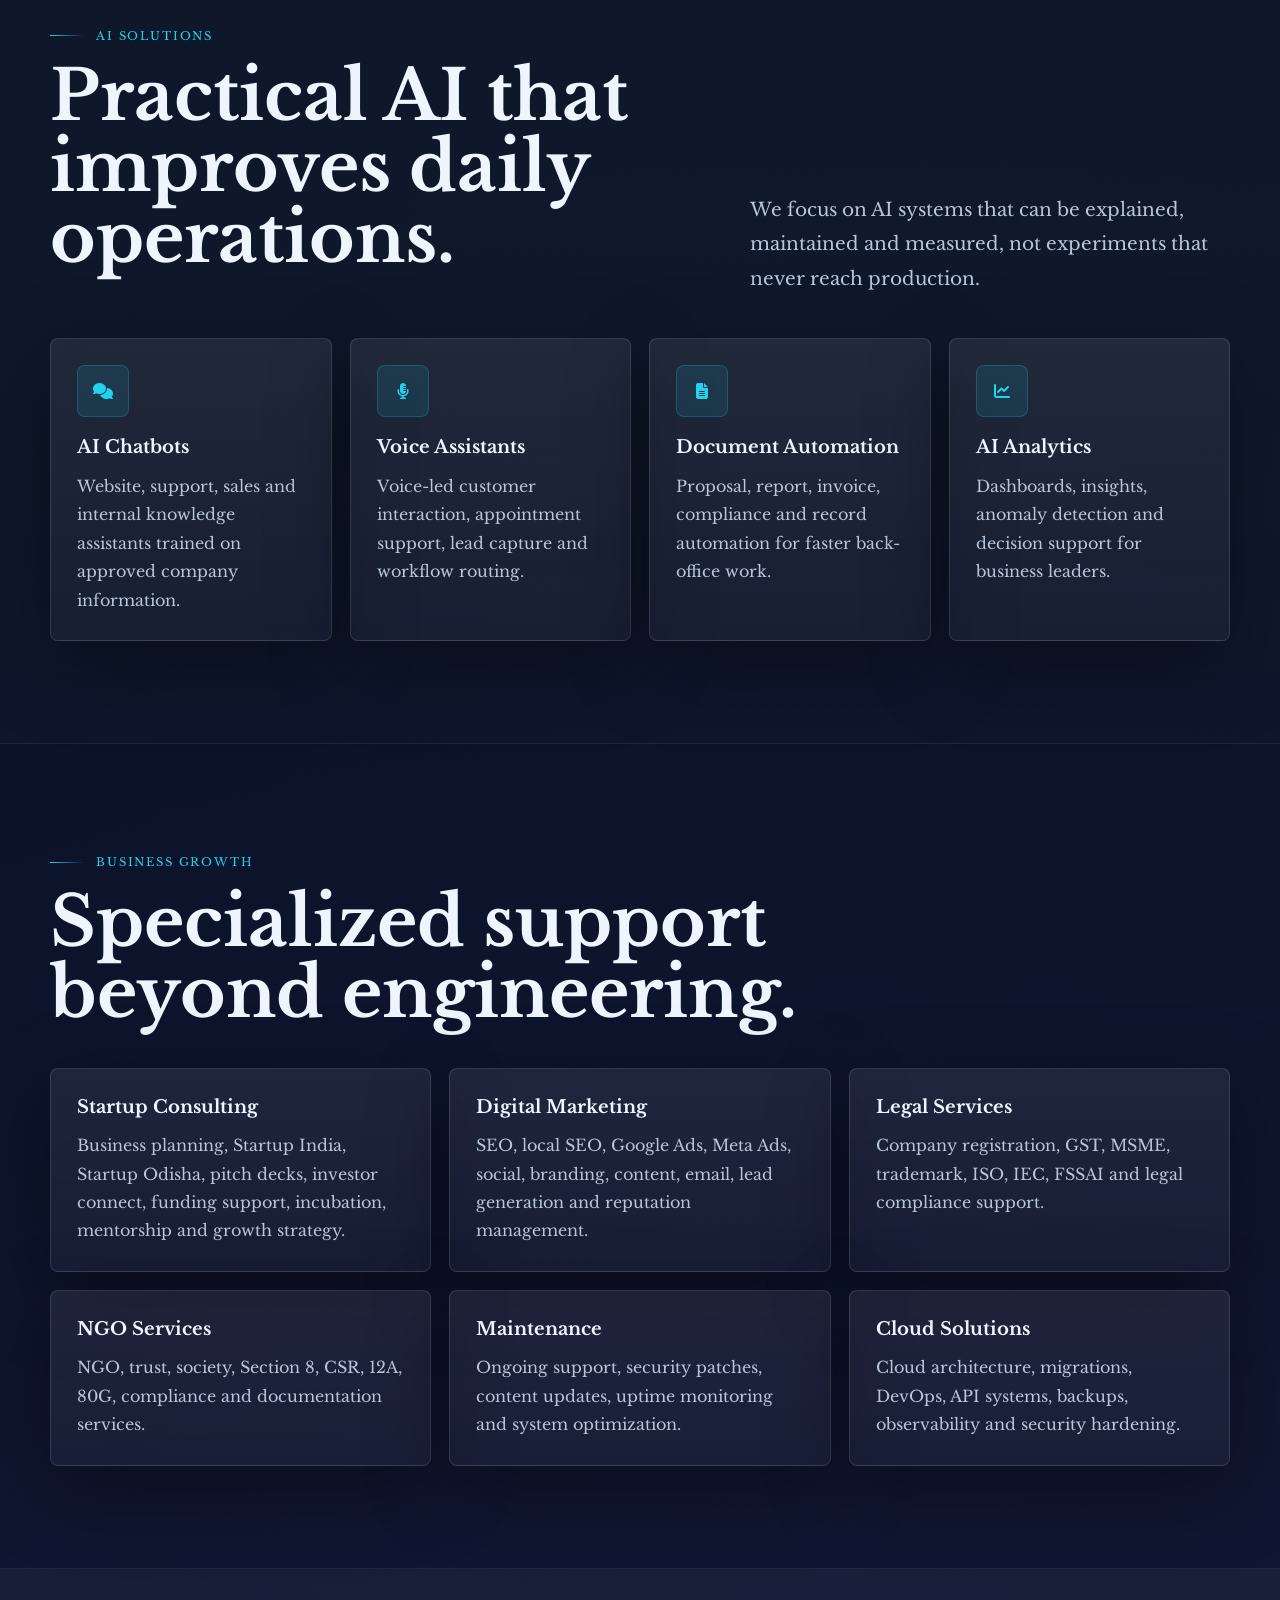
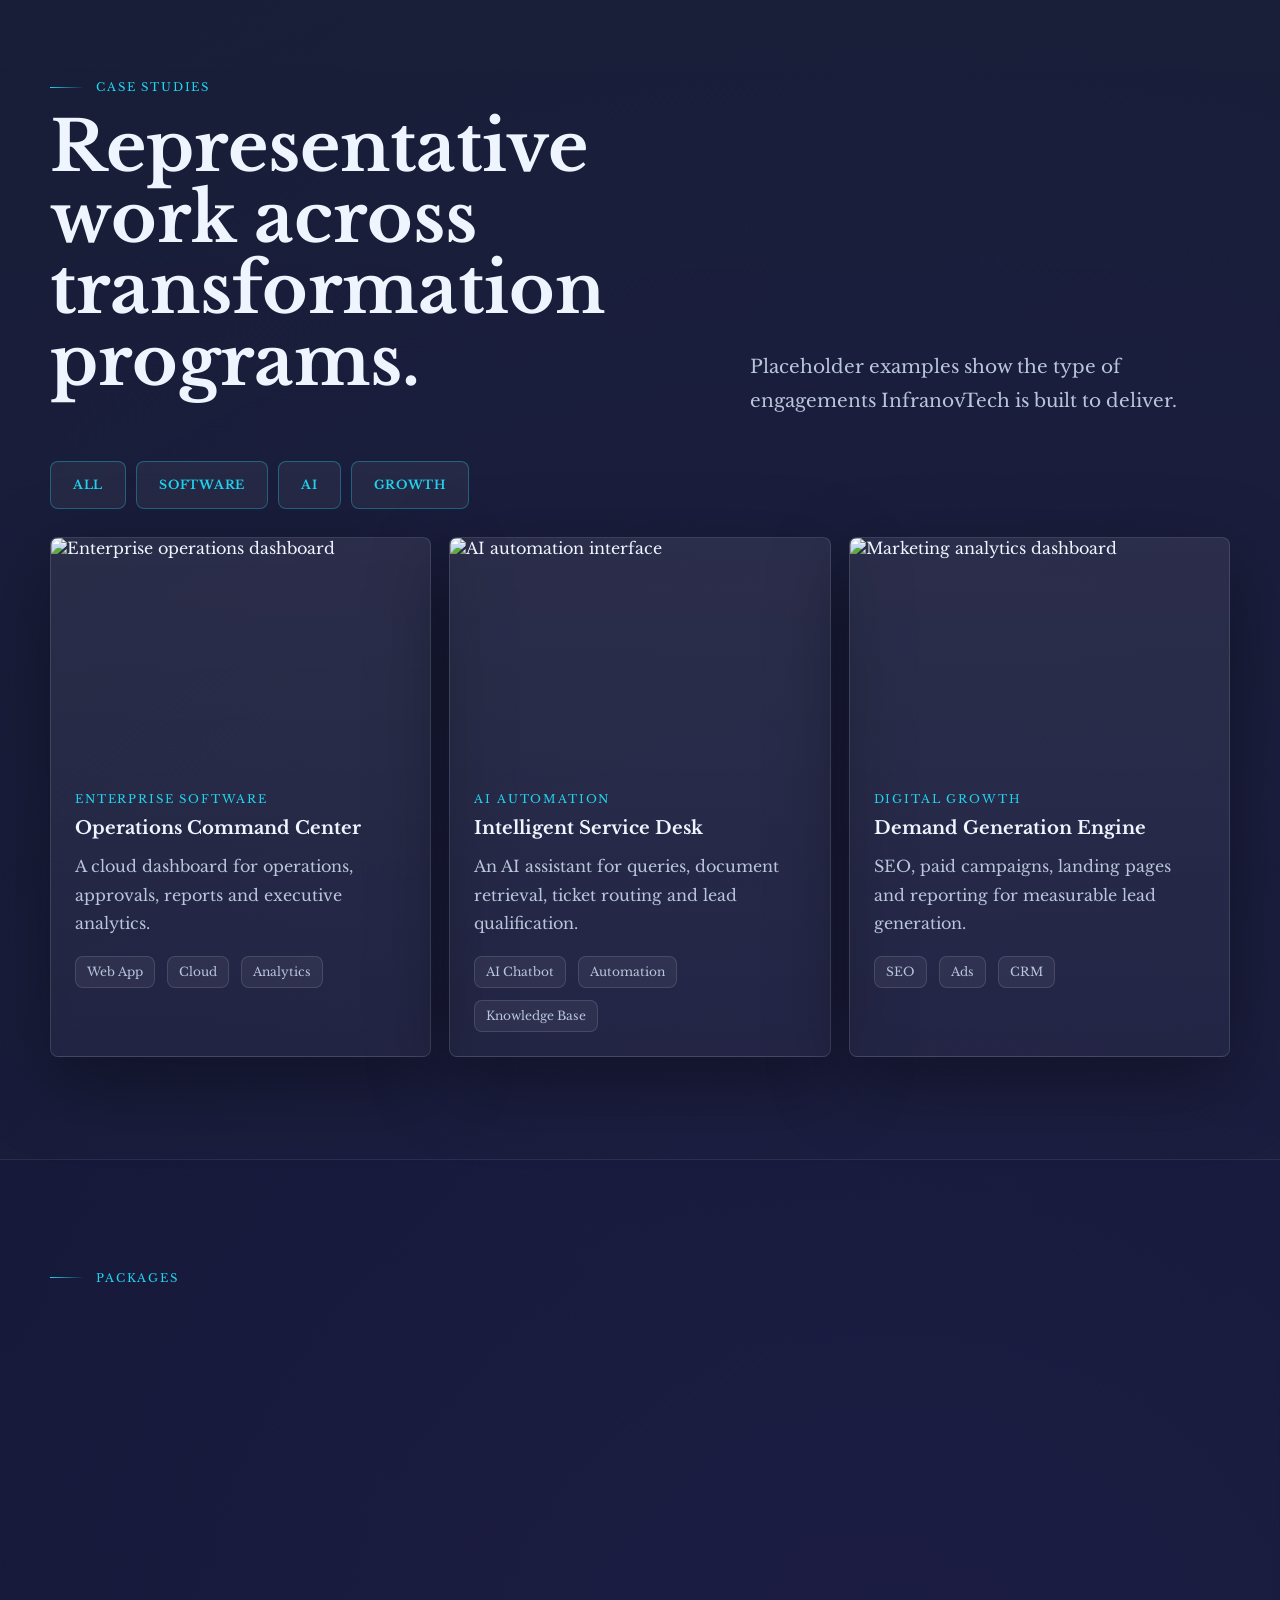
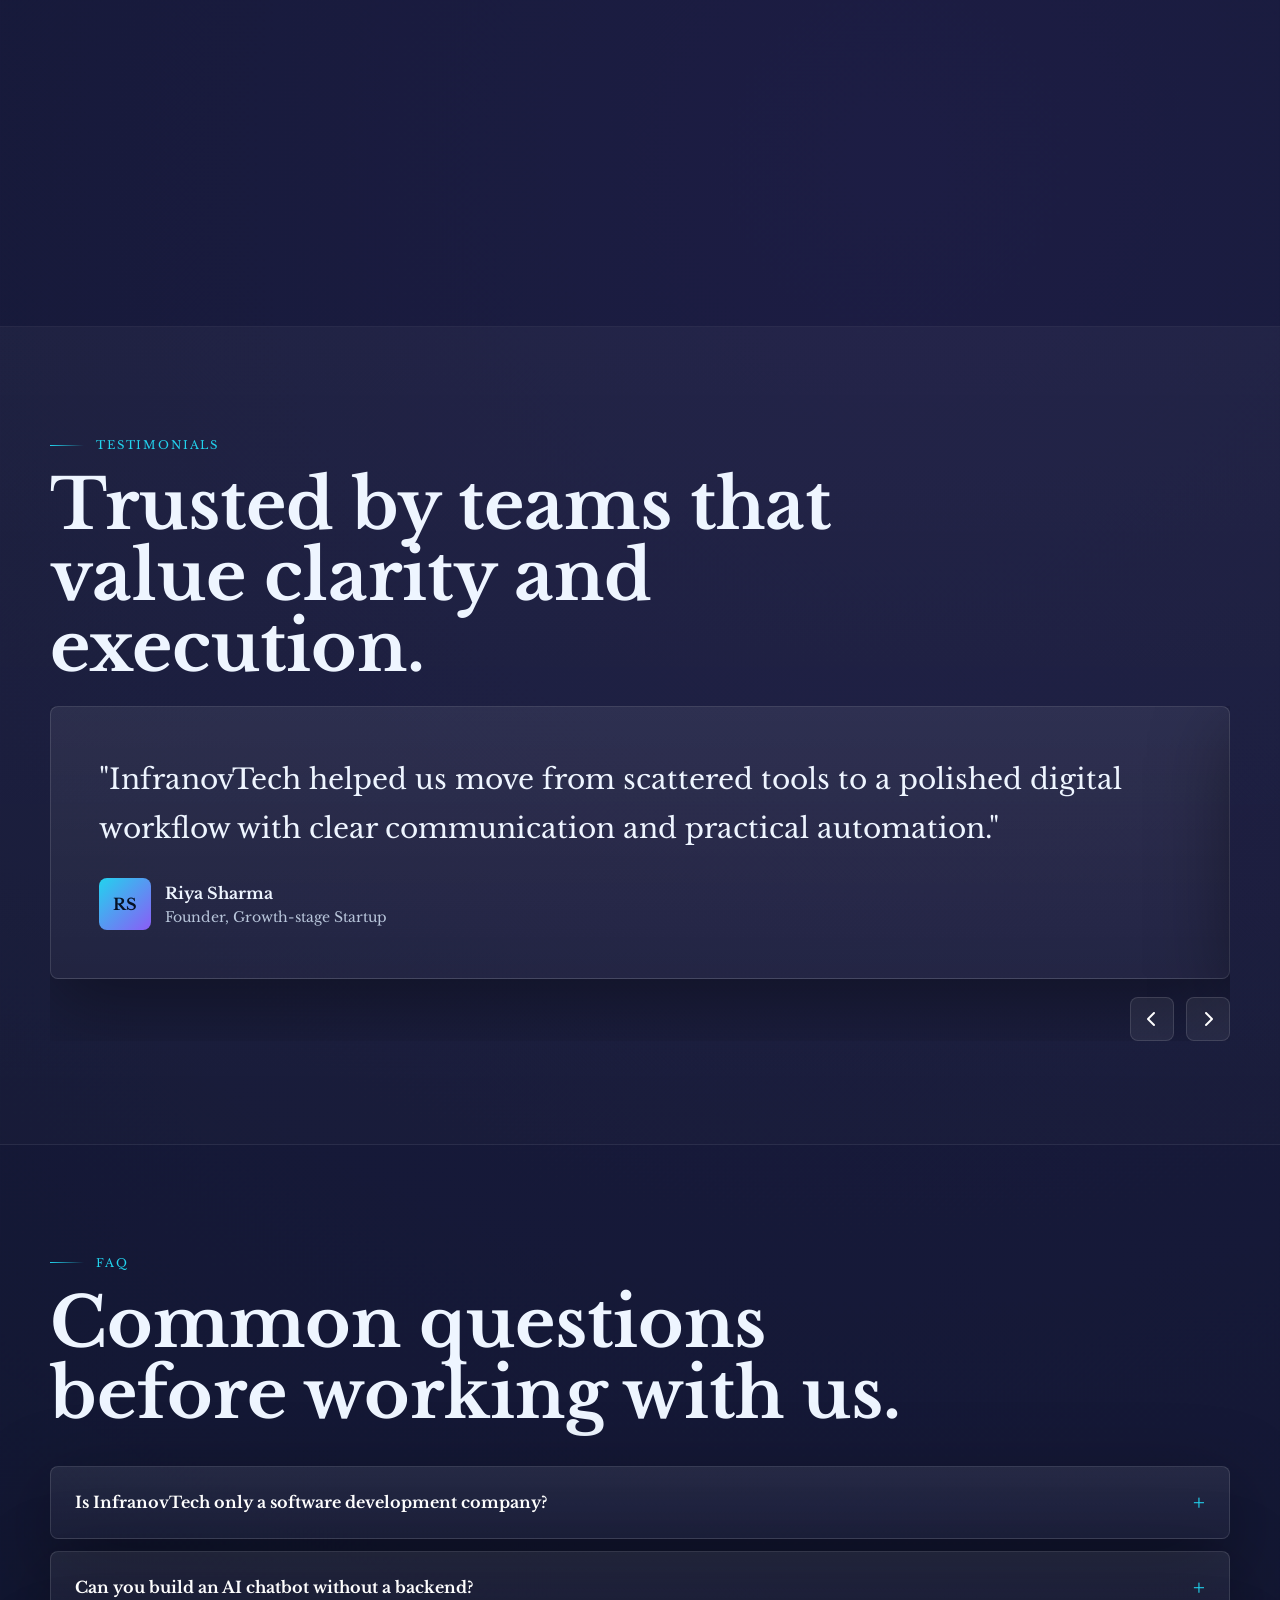
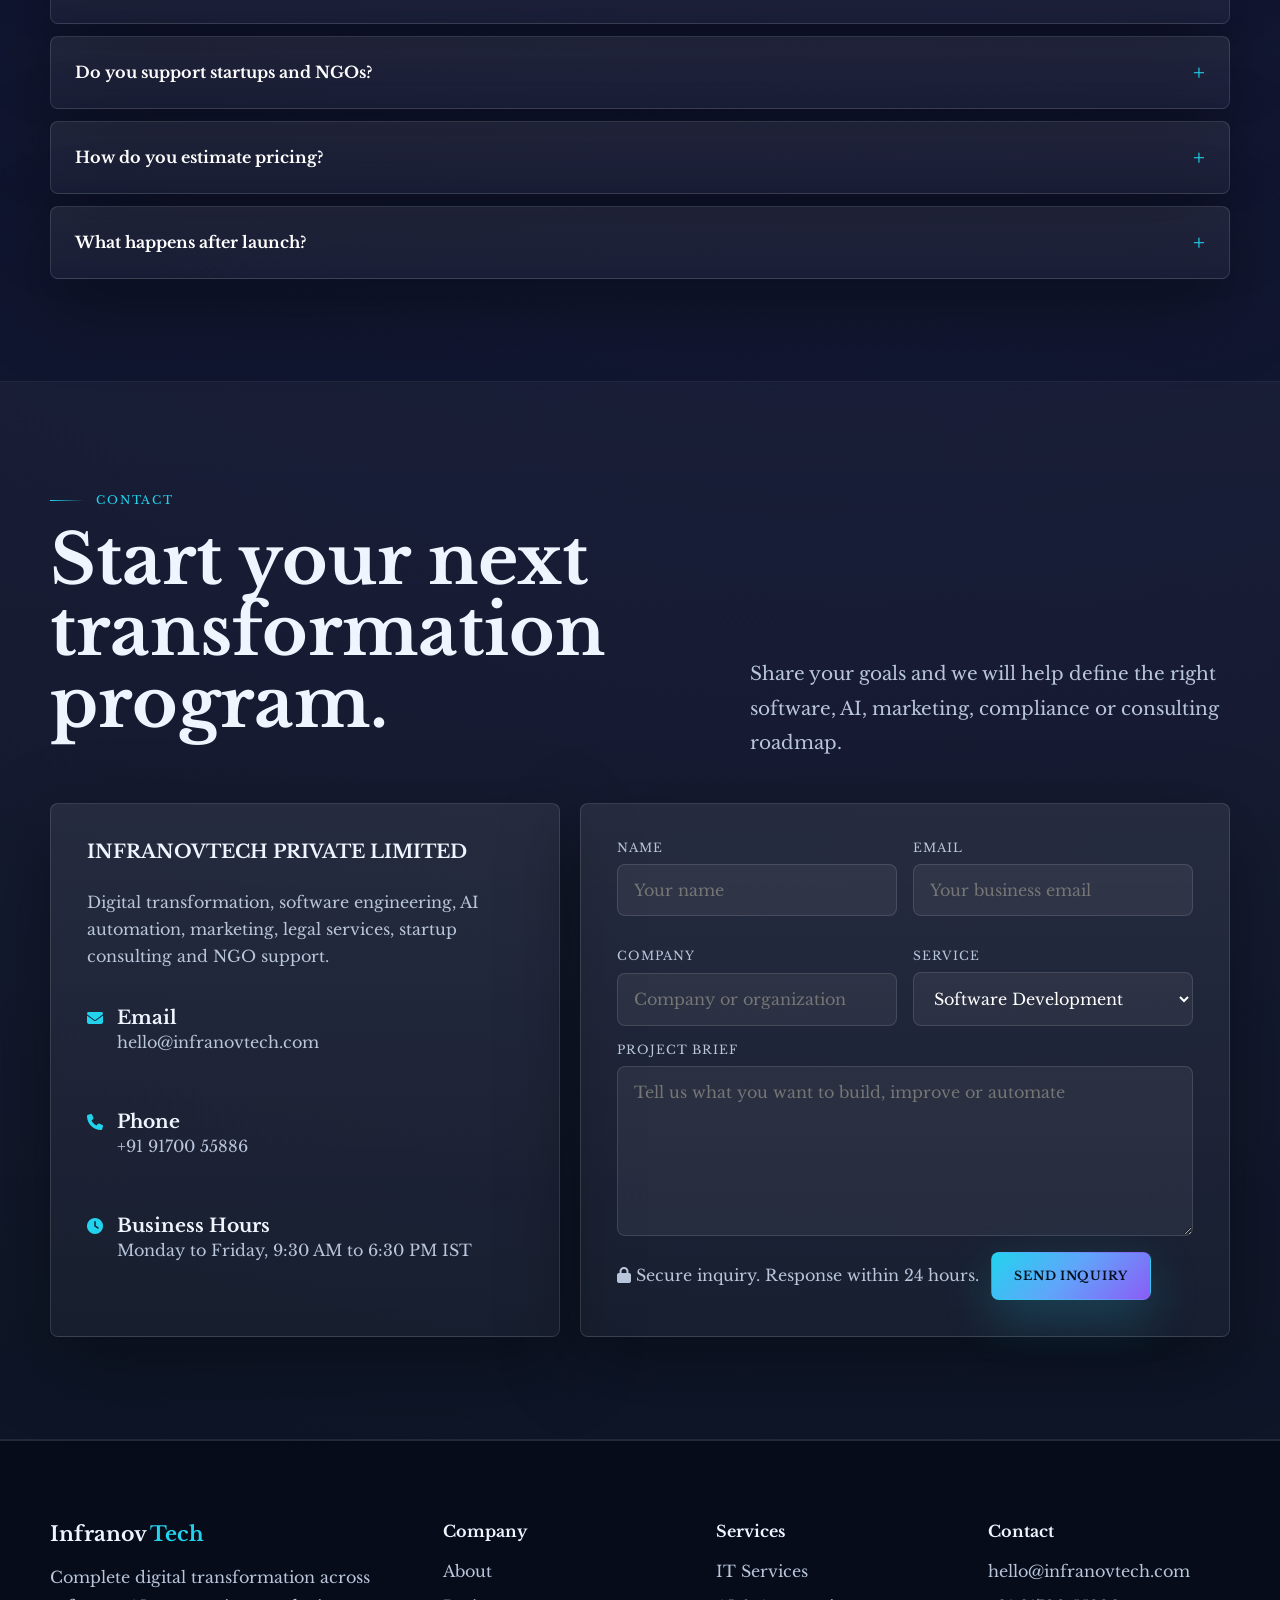
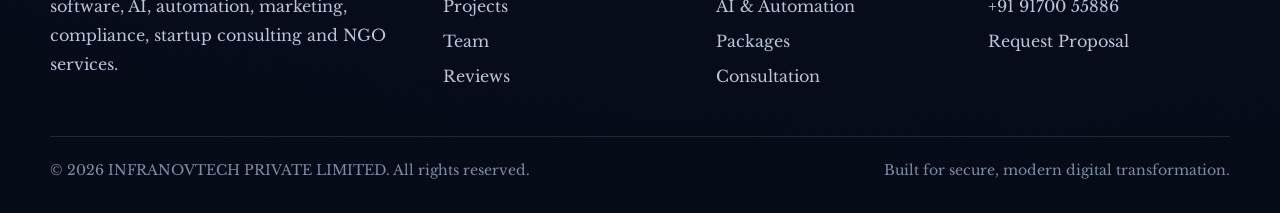
==== commit cf333e51: "modified changes in website." ====
--- a/index.html
+++ b/index.html
@@ -1,26 +1,60 @@
-﻿<!DOCTYPE html>
+<!DOCTYPE html>
 <html lang="en">
 
 <head>
     <meta charset="UTF-8">
     <meta name="viewport" content="width=device-width, initial-scale=1.0">
-    <title>InfranovTech | Future-Ready Software & AI Solutions</title>
-    <meta name="description" content="InfranovTech delivers premium software development, AI solutions, cloud platforms, mobile apps, and digital transformation services for enterprise brands.">
-    <meta property="og:title" content="InfranovTech | Future-Ready Software & AI Solutions">
-    <meta property="og:description" content="Premium software, AI, cloud and digital transformation services for modern enterprises.">
+    <title>INFRANOVTECH PRIVATE LIMITED | Digital Transformation, AI, Software, Marketing & Business Services</title>
+    <meta name="description" content="INFRANOVTECH PRIVATE LIMITED is a complete digital transformation company delivering software development, AI automation, digital marketing, legal services, startup consulting, NGO services and enterprise technology solutions.">
+    <meta name="robots" content="index, follow">
+    <meta name="theme-color" content="#050814">
+    <meta property="og:site_name" content="InfranovTech">
+    <meta property="og:url" content="https://www.infranovtech.in/">
+    <meta property="og:title" content="INFRANOVTECH PRIVATE LIMITED | Complete Digital Transformation Company">
+    <meta property="og:description" content="Premium software, AI automation, digital marketing, startup consulting, legal compliance and NGO services for ambitious organizations.">
+    <meta property="og:image" content="https://www.infranovtech.in/og-image.png">
     <meta property="og:type" content="website">
-    <meta property="og:url" content="https://infranovtech.example">
-    <meta property="og:image" content="https://images.unsplash.com/photo-1518770660439-4636190af475?auto=format&fit=crop&w=1200&q=80">
+    <meta name="twitter:card" content="summary_large_image">
+    <meta name="twitter:title" content="INFRANOVTECH PRIVATE LIMITED">
+    <meta name="twitter:description" content="Complete digital transformation across software, AI, marketing, legal, startup and NGO services.">
+    <meta name="twitter:image" content="https://www.infranovtech.in/og-image.png">
+    <link rel="canonical" href="https://www.infranovtech.in/">
     <link rel="stylesheet" href="style.css">
     <link rel="stylesheet" href="https://cdnjs.cloudflare.com/ajax/libs/font-awesome/6.4.0/css/all.min.css">
+    <script type="application/ld+json">
+    {
+        "@context": "https://schema.org",
+        "@type": "Organization",
+        "name": "INFRANOVTECH PRIVATE LIMITED",
+        "alternateName": "InfranovTech",
+        "url": "https://www.infranovtech.in/",
+        "logo": "https://www.infranovtech.in/og-image.png",
+        "description": "Complete digital transformation company delivering software development, AI automation, digital marketing, legal services, startup consulting and NGO services.",
+        "email": "hello@infranovtech.com",
+        "telephone": "+91 91700 55886",
+        "address": {
+            "@type": "PostalAddress",
+            "addressCountry": "IN"
+        },
+        "areaServed": "IN",
+        "serviceType": [
+            "Software Development",
+            "AI Automation",
+            "Digital Marketing",
+            "Legal and Business Services",
+            "Startup Consulting",
+            "NGO and CSR Services"
+        ]
+    }
+    </script>
 </head>
 
 <body>
     <div id="loader">InfranovTech</div>
     <div id="scroll-progress"></div>
     <header id="header">
-        <a class="logo" href="index.html">Infranov<span>Tech</span></a>
-        <nav>
+        <a class="logo" href="index.html" aria-label="InfranovTech home">Infranov<span>Tech</span></a>
+        <nav aria-label="Primary navigation">
             <div class="nav-links">
                 <a href="index.html">Home</a>
                 <a href="about.html">About</a>
@@ -32,258 +66,271 @@
                 <a href="contact.html">Contact</a>
             </div>
         </nav>
-        <button class="hamburger"><i class="fas fa-bars"></i></button>
+        <button class="hamburger" type="button" aria-label="Open navigation"><i class="fas fa-bars" aria-hidden="true"></i></button>
     </header>
 
     <main>
         <section class="hero">
-            <div class="hero-content reveal">
-                <div class="hero-eyebrow">Software, AI & Cloud</div>
-                <h1>Building Future-Ready <span class="accent">Software Solutions</span></h1>
-                <p>InfranovTech empowers ambitious organizations with premium AI platforms, cloud-native products, web and mobile systems, and modern digital experiences.</p>
-                <div class="hero-actions">
-                    <a href="#services" class="btn btn-primary">Get Started</a>
-                    <a href="#projects" class="btn btn-outline">View Services</a>
-                </div>
-                <div class="hero-meta reveal">
-                    <span>Enterprise-grade security</span>
-                    <span>AI-first engineering</span>
-                    <span>Global collaboration</span>
-                </div>
-                <div class="hero-typing reveal">Leading with <span class="typing-text"></span></div>
-            </div>
-            <div class="floating-shape one lg" data-speed="0.08"></div>
-            <div class="floating-shape two md" data-speed="0.12"></div>
-            <div class="floating-shape three sm" data-speed="0.16"></div>
+            <div class="container hero-grid">
+                <div class="hero-content reveal">
+                    <div class="hero-eyebrow">Complete Digital Transformation Company</div>
+                    <h1>Software, AI and business systems for organizations ready to scale.</h1>
+                    <p>INFRANOVTECH PRIVATE LIMITED helps companies, startups, institutions and NGOs launch modern digital platforms, automate operations, grow demand, stay compliant and move with enterprise-grade confidence.</p>
+                    <div class="hero-actions">
+                        <a href="#services" class="btn btn-primary">Explore Capabilities</a>
+                        <a href="contact.html" class="btn btn-outline">Start a Project</a>
+                    </div>
+                    <div class="hero-meta" aria-label="Company highlights">
+                        <div class="stat-pill"><strong>360</strong> Digital transformation across technology, growth and compliance</div>
+                        <div class="stat-pill"><strong>AI-first</strong> Automation, analytics and assistant-led operations</div>
+                        <div class="stat-pill"><strong>Netlify-ready</strong> Fast static delivery with accessible UX</div>
+                    </div>
+                </div>
+                <div class="hero-visual reveal" aria-hidden="true">
+                    <div class="orbital-card">
+                        <div class="orbital-top">
+                            <div><span>Operating Model</span><strong>Strategy to Scale</strong></div>
+                            <div><span>Delivery</span><strong>Secure Cloud</strong></div>
+                        </div>
+                        <div class="workflow-map">
+                            <div class="workflow-node"><span class="workflow-label">01</span><strong>Discover opportunities</strong></div>
+                            <div class="workflow-node"><span class="workflow-label">02</span><strong>Design systems and workflows</strong></div>
+                            <div class="workflow-node"><span class="workflow-label">03</span><strong>Build software, AI and growth engines</strong></div>
+                            <div class="workflow-node"><span class="workflow-label">04</span><strong>Launch, measure and optimize</strong></div>
+                        </div>
+                        <div class="signal-grid"><span></span><span></span><span></span></div>
+                    </div>
+                </div>
+            </div>
+            <div class="floating-shape one lg" data-speed="0.05"></div>
+            <div class="floating-shape two md" data-speed="0.08"></div>
+            <div class="floating-shape three sm" data-speed="0.12"></div>
         </section>
 
         <section id="about" class="section">
             <div class="container">
-                <div class="section-label">About</div>
-                <h2 class="section-title reveal">We help brands scale with <em>intelligent software</em></h2>
-                <p class="section-desc reveal">InfranovTech blends product strategy, AI innovation, and engineering excellence to deliver secure digital platforms that unlock new growth, improve operations, and delight users.</p>
-                <div class="stats-row reveal">
-                    <div class="stat-card">
-                        <div class="stat-number counter" data-target="12">0</div>
-                        <div class="stat-label">Years of Experience</div>
-                    </div>
-                    <div class="stat-card">
-                        <div class="stat-number counter" data-target="150">0</div>
-                        <div class="stat-label">Global Projects</div>
-                    </div>
-                    <div class="stat-card">
-                        <div class="stat-number counter" data-target="98">0</div>
-                        <div class="stat-label">Satisfaction Rate</div>
-                    </div>
-                    <div class="stat-card">
-                        <div class="stat-number counter" data-target="24">0</div>
-                        <div class="stat-label">Hours Support</div>
-                    </div>
+                <div class="section-head">
+                    <div>
+                        <div class="section-label">About</div>
+                        <h2 class="section-title reveal">Not just software development. A complete transformation partner.</h2>
+                    </div>
+                    <p class="section-desc reveal">We combine product strategy, engineering, AI automation, marketing, compliance and advisory services so clients do not have to coordinate disconnected vendors.</p>
+                </div>
+                <div class="about-grid">
+                    <article class="glass-panel reveal">
+                        <h3>Digital Products</h3>
+                        <p>Websites, web applications, mobile apps, ERP, CRM, e-commerce, APIs and cloud-native systems designed for real operational use.</p>
+                    </article>
+                    <article class="glass-panel reveal">
+                        <h3>AI Operations</h3>
+                        <p>Chatbots, voice assistants, workflow automation, document automation, analytics and generative AI integrations that reduce manual work.</p>
+                    </article>
+                    <article class="glass-panel reveal">
+                        <h3>Business Enablement</h3>
+                        <p>Growth marketing, company registrations, startup support, legal compliance, NGO documentation and strategic consulting under one trusted roof.</p>
+                    </article>
                 </div>
             </div>
         </section>
 
         <section id="services" class="section section-alt">
             <div class="container">
-                <div class="section-label">Services</div>
-                <h2 class="section-title reveal">Premium digital solutions for modern teams</h2>
-                <p class="section-desc reveal">From enterprise SaaS to AI automation and cloud transformation, our service portfolio is built to accelerate innovation and deliver measurable business value.</p>
+                <div class="section-head">
+                    <div>
+                        <div class="section-label">Services</div>
+                        <h2 class="section-title reveal">Six integrated service lines for modern organizations.</h2>
+                    </div>
+                    <p class="section-desc reveal">Each capability can stand alone, or combine into a full transformation roadmap from registration and strategy to platform launch and growth.</p>
+                </div>
                 <div class="services-grid">
                     <article class="service-card reveal">
-                        <div class="service-icon"><i class="fas fa-laptop-code"></i></div>
-                        <h3>Web Development</h3>
-                        <p>High-performance web apps, portals, and progressive interfaces engineered for enterprise scale.</p>
-                    </article>
-                    <article class="service-card reveal">
-                        <div class="service-icon"><i class="fas fa-mobile-screen-button"></i></div>
-                        <h3>Mobile App Development</h3>
-                        <p>Native and cross-platform mobile experiences with intuitive design, fast performance, and native polish.</p>
-                    </article>
-                    <article class="service-card reveal">
-                        <div class="service-icon"><i class="fas fa-robot"></i></div>
-                        <h3>AI Solutions</h3>
-                        <p>AI systems, predictive modeling, and intelligent automation tailored to your business workflows.</p>
-                    </article>
-                    <article class="service-card reveal">
-                        <div class="service-icon"><i class="fas fa-cloud"></i></div>
-                        <h3>Cloud Services</h3>
-                        <p>Cloud architecture, migration, and managed services designed for resilience, speed, and efficiency.</p>
-                    </article>
-                    <article class="service-card reveal">
-                        <div class="service-icon"><i class="fas fa-server"></i></div>
-                        <h3>SaaS Development</h3>
-                        <p>Multi-tenant SaaS platforms built to grow with your business and support demanding enterprise users.</p>
-                    </article>
-                    <article class="service-card reveal">
-                        <div class="service-icon"><i class="fas fa-paint-brush"></i></div>
-                        <h3>UI/UX Design</h3>
-                        <p>Polished digital interfaces that combine beautiful visuals with effortless interactions.</p>
-                    </article>
-                    <article class="service-card reveal">
-                        <div class="service-icon"><i class="fas fa-plug"></i></div>
-                        <h3>API Integration</h3>
-                        <p>Robust API ecosystems for secure data exchange, automation, and seamless system connectivity.</p>
-                    </article>
-                    <article class="service-card reveal">
-                        <div class="service-icon"><i class="fas fa-cogs"></i></div>
-                        <h3>Automation Systems</h3>
-                        <p>Operational automation that removes manual work, improves reliability, and accelerates workflows.</p>
-                    </article>
-                </div>
-            </div>
-        </section>
-
-        <section id="technologies" class="section">
-            <div class="container">
-                <div class="section-label">Tech Stack</div>
-                <h2 class="section-title reveal">The modern stack behind our products</h2>
-                <p class="section-desc reveal">We deliver solutions using the latest frameworks, cloud platforms, and developer tools that power reliable digital transformation.</p>
-                <div class="tech-marquee reveal">
-                    <div class="marquee-track">
-                        <div class="tech-logo"><i class="fab fa-react"></i><span>React</span></div>
-                        <div class="tech-logo"><i class="fas fa-bolt"></i><span>Next.js</span></div>
-                        <div class="tech-logo"><i class="fab fa-node-js"></i><span>Node.js</span></div>
-                        <div class="tech-logo"><i class="fas fa-code"></i><span>GoLang</span></div>
-                        <div class="tech-logo"><i class="fab fa-python"></i><span>Python</span></div>
-                        <div class="tech-logo"><i class="fab fa-docker"></i><span>Docker</span></div>
-                        <div class="tech-logo"><i class="fab fa-aws"></i><span>AWS</span></div>
-                        <div class="tech-logo"><i class="fas fa-database"></i><span>MongoDB</span></div>
-                        <div class="tech-logo"><i class="fas fa-database"></i><span>PostgreSQL</span></div>
-                        <div class="tech-logo"><i class="fab fa-react"></i><span>React</span></div>
-                    </div>
+                        <div class="service-icon"><i class="fas fa-laptop-code" aria-hidden="true"></i></div>
+                        <h3>IT Services</h3>
+                        <p>Premium engineering for digital products and enterprise systems.</p>
+                        <ul class="service-list">
+                            <li>Website and web application development</li>
+                            <li>Custom, enterprise, ERP and CRM software</li>
+                            <li>Mobile apps, e-commerce, APIs and cloud solutions</li>
+                            <li>DevOps, cybersecurity, maintenance and support</li>
+                        </ul>
+                    </article>
+                    <article class="service-card reveal">
+                        <div class="service-icon"><i class="fas fa-robot" aria-hidden="true"></i></div>
+                        <h3>AI & Automation</h3>
+                        <p>Intelligent systems that remove repetitive work and improve decisions.</p>
+                        <ul class="service-list">
+                            <li>AI chatbots, voice and business assistants</li>
+                            <li>Workflow, process and document automation</li>
+                            <li>AI analytics, BI, custom AI and generative AI</li>
+                            <li>AI integration with existing tools and processes</li>
+                        </ul>
+                    </article>
+                    <article class="service-card reveal">
+                        <div class="service-icon"><i class="fas fa-bullhorn" aria-hidden="true"></i></div>
+                        <h3>Digital Marketing</h3>
+                        <p>Demand generation and brand visibility across search, social and paid channels.</p>
+                        <ul class="service-list">
+                            <li>SEO, Local SEO, Google Ads and Meta Ads</li>
+                            <li>Social media, branding and content marketing</li>
+                            <li>Email marketing and lead generation</li>
+                            <li>Reputation management and analytics</li>
+                        </ul>
+                    </article>
+                    <article class="service-card reveal">
+                        <div class="service-icon"><i class="fas fa-scale-balanced" aria-hidden="true"></i></div>
+                        <h3>Legal & Business Services</h3>
+                        <p>Registration, certification and compliance support for Indian businesses.</p>
+                        <ul class="service-list">
+                            <li>Company, startup, GST and MSME registration</li>
+                            <li>Trademark, ISO, IEC and FSSAI</li>
+                            <li>Legal compliance and business documentation</li>
+                        </ul>
+                    </article>
+                    <article class="service-card reveal">
+                        <div class="service-icon"><i class="fas fa-lightbulb" aria-hidden="true"></i></div>
+                        <h3>Startup Consulting</h3>
+                        <p>Strategic guidance from idea validation to funding readiness.</p>
+                        <ul class="service-list">
+                            <li>Business planning, Startup India and Startup Odisha</li>
+                            <li>Pitch deck, investor connect and funding support</li>
+                            <li>Incubation, mentorship and growth strategy</li>
+                        </ul>
+                    </article>
+                    <article class="service-card reveal">
+                        <div class="service-icon"><i class="fas fa-handshake-angle" aria-hidden="true"></i></div>
+                        <h3>NGO & CSR</h3>
+                        <p>Structured support for social impact organizations and compliance teams.</p>
+                        <ul class="service-list">
+                            <li>NGO, trust, society and Section 8 registration</li>
+                            <li>CSR registration, 12A and 80G</li>
+                            <li>Compliance, documentation and project reports</li>
+                        </ul>
+                    </article>
+                </div>
+            </div>
+        </section>
+
+        <section id="industries" class="section">
+            <div class="container">
+                <div class="section-label">Industries</div>
+                <h2 class="section-title reveal">Built for sectors where reliability, trust and speed matter.</h2>
+                <div class="industry-grid">
+                    <article class="industry-card reveal"><h3>Startups</h3><p>MVPs, registrations, pitch decks, investor readiness and growth systems.</p></article>
+                    <article class="industry-card reveal"><h3>MSMEs</h3><p>Websites, CRM, ERP, automation, marketing and compliance modernization.</p></article>
+                    <article class="industry-card reveal"><h3>Education</h3><p>Learning portals, admissions systems, analytics and institutional automation.</p></article>
+                    <article class="industry-card reveal"><h3>Healthcare</h3><p>Secure workflows, appointment systems, records, marketing and process automation.</p></article>
+                    <article class="industry-card reveal"><h3>Retail</h3><p>E-commerce, inventory, CRM, campaigns, loyalty and analytics platforms.</p></article>
+                    <article class="industry-card reveal"><h3>Professional Services</h3><p>Client portals, workflow systems, automation and lead generation.</p></article>
+                    <article class="industry-card reveal"><h3>NGO & CSR</h3><p>Registration, reporting, compliance documentation and impact dashboards.</p></article>
+                    <article class="industry-card reveal"><h3>Enterprise</h3><p>Cloud systems, cybersecurity, integrations, analytics and managed support.</p></article>
+                </div>
+            </div>
+        </section>
+
+        <section id="technologies" class="section section-alt">
+            <div class="container">
+                <div class="section-head">
+                    <div>
+                        <div class="section-label">Technology Stack</div>
+                        <h2 class="section-title reveal">Modern platforms, secure architecture and scalable delivery.</h2>
+                    </div>
+                    <p class="section-desc reveal">We choose stable, proven technologies for performance, maintainability and long-term ownership.</p>
+                </div>
+                <div class="tech-grid">
+                    <article class="tech-card reveal"><div class="tech-icon"><i class="fab fa-react" aria-hidden="true"></i></div><h3>Frontend</h3><p>React, Next.js, Vue, Tailwind, accessible UI systems and performance-focused interfaces.</p></article>
+                    <article class="tech-card reveal"><div class="tech-icon"><i class="fas fa-server" aria-hidden="true"></i></div><h3>Backend</h3><p>Node.js, Python, REST, GraphQL, secure APIs, integrations and scalable services.</p></article>
+                    <article class="tech-card reveal"><div class="tech-icon"><i class="fas fa-cloud" aria-hidden="true"></i></div><h3>Cloud & DevOps</h3><p>AWS, Azure, Docker, CI/CD, monitoring, backups and deployment automation.</p></article>
+                    <article class="tech-card reveal"><div class="tech-icon"><i class="fas fa-brain" aria-hidden="true"></i></div><h3>AI & Data</h3><p>OpenAI integrations, automation workflows, analytics, dashboards and business intelligence.</p></article>
+                </div>
+            </div>
+        </section>
+
+        <section id="process" class="section">
+            <div class="container">
+                <div class="section-label">Process</div>
+                <h2 class="section-title reveal">A clear delivery system from business goal to measurable outcome.</h2>
+                <div class="process-grid">
+                    <article class="process-step reveal"><h3>Discover</h3><p>We map business goals, user needs, compliance context, technical constraints and launch priorities.</p></article>
+                    <article class="process-step reveal"><h3>Design</h3><p>We create UX flows, service architecture, automation maps and practical delivery milestones.</p></article>
+                    <article class="process-step reveal"><h3>Build</h3><p>We engineer software, AI workflows, campaigns, documentation and integrations with quality checks.</p></article>
+                    <article class="process-step reveal"><h3>Scale</h3><p>We launch, monitor, optimize, support and improve systems as the organization grows.</p></article>
+                </div>
+            </div>
+        </section>
+
+        <section id="ai" class="section section-alt">
+            <div class="container">
+                <div class="section-head">
+                    <div>
+                        <div class="section-label">AI Solutions</div>
+                        <h2 class="section-title reveal">Practical AI that improves daily operations.</h2>
+                    </div>
+                    <p class="section-desc reveal">We focus on AI systems that can be explained, maintained and measured, not experiments that never reach production.</p>
+                </div>
+                <div class="feature-grid">
+                    <article class="feature-card reveal"><div class="feature-icon"><i class="fas fa-comments" aria-hidden="true"></i></div><h3>AI Chatbots</h3><p>Website, support, sales and internal knowledge assistants trained on approved company information.</p></article>
+                    <article class="feature-card reveal"><div class="feature-icon"><i class="fas fa-microphone-lines" aria-hidden="true"></i></div><h3>Voice Assistants</h3><p>Voice-led customer interaction, appointment support, lead capture and workflow routing.</p></article>
+                    <article class="feature-card reveal"><div class="feature-icon"><i class="fas fa-file-lines" aria-hidden="true"></i></div><h3>Document Automation</h3><p>Proposal, report, invoice, compliance and record automation for faster back-office work.</p></article>
+                    <article class="feature-card reveal"><div class="feature-icon"><i class="fas fa-chart-line" aria-hidden="true"></i></div><h3>AI Analytics</h3><p>Dashboards, insights, anomaly detection and decision support for business leaders.</p></article>
+                </div>
+            </div>
+        </section>
+
+        <section id="specialized" class="section">
+            <div class="container">
+                <div class="section-label">Business Growth</div>
+                <h2 class="section-title reveal">Specialized support beyond engineering.</h2>
+                <div class="value-grid">
+                    <article class="glass-panel reveal"><h3>Startup Consulting</h3><p>Business planning, Startup India, Startup Odisha, pitch decks, investor connect, funding support, incubation, mentorship and growth strategy.</p></article>
+                    <article class="glass-panel reveal"><h3>Digital Marketing</h3><p>SEO, local SEO, Google Ads, Meta Ads, social, branding, content, email, lead generation and reputation management.</p></article>
+                    <article class="glass-panel reveal"><h3>Legal Services</h3><p>Company registration, GST, MSME, trademark, ISO, IEC, FSSAI and legal compliance support.</p></article>
+                    <article class="glass-panel reveal"><h3>NGO Services</h3><p>NGO, trust, society, Section 8, CSR, 12A, 80G, compliance and documentation services.</p></article>
+                    <article class="glass-panel reveal"><h3>Maintenance</h3><p>Ongoing support, security patches, content updates, uptime monitoring and system optimization.</p></article>
+                    <article class="glass-panel reveal"><h3>Cloud Solutions</h3><p>Cloud architecture, migrations, DevOps, API systems, backups, observability and security hardening.</p></article>
                 </div>
             </div>
         </section>
 
         <section id="projects" class="section section-alt">
             <div class="container">
-                <div class="section-label">Projects</div>
-                <h2 class="section-title reveal">Software platforms with measurable impact</h2>
-                <p class="section-desc reveal">A curated showcase of AI systems, enterprise SaaS portals, mobile products, and custom dashboards that drive outcomes.</p>
+                <div class="section-head">
+                    <div>
+                        <div class="section-label">Case Studies</div>
+                        <h2 class="section-title reveal">Representative work across transformation programs.</h2>
+                    </div>
+                    <p class="section-desc reveal">Placeholder examples show the type of engagements InfranovTech is built to deliver.</p>
+                </div>
                 <div class="project-filter reveal">
-                    <button class="btn btn-outline active" data-filter="all">All</button>
-                    <button class="btn btn-outline" data-filter="web">Web</button>
-                    <button class="btn btn-outline" data-filter="ai">AI</button>
-                    <button class="btn btn-outline" data-filter="mobile">Mobile</button>
+                    <button class="btn btn-outline active" type="button" data-filter="all">All</button>
+                    <button class="btn btn-outline" type="button" data-filter="web">Software</button>
+                    <button class="btn btn-outline" type="button" data-filter="ai">AI</button>
+                    <button class="btn btn-outline" type="button" data-filter="growth">Growth</button>
                 </div>
                 <div class="project-grid reveal">
+                    <article class="project-card" data-category="web">
+                        <img src="https://images.unsplash.com/photo-1497366754035-f200968a6e72?auto=format&fit=crop&w=1000&q=80" alt="Enterprise operations dashboard" loading="lazy">
+                        <div class="project-body"><span class="project-meta">Enterprise Software</span><h3>Operations Command Center</h3><p>A cloud dashboard for operations, approvals, reports and executive analytics.</p><div class="project-stack"><span>Web App</span><span>Cloud</span><span>Analytics</span></div></div>
+                    </article>
                     <article class="project-card" data-category="ai">
-                        <img src="https://images.unsplash.com/photo-1519389950473-47ba0277781c?auto=format&fit=crop&w=900&q=80" alt="AI Platform">
-                        <div class="project-body">
-                            <div class="project-meta">AI Systems</div>
-                            <h3>InfranovAI Insights</h3>
-                            <p>An adaptive AI analytics platform that automates forecasting, anomaly detection, and intelligent business recommendations.</p>
-                            <div class="project-stack"><span>Python</span><span>TensorFlow</span><span>React</span></div>
-                            <div class="project-actions">
-                                <a href="#" class="btn btn-outline">Live Demo</a>
-                                <a href="#" class="btn btn-outline">GitHub</a>
-                            </div>
-                        </div>
-                    </article>
-                    <article class="project-card" data-category="web">
-                        <img src="https://images.unsplash.com/photo-1556155092-490a1ba16284?auto=format&fit=crop&w=900&q=80" alt="SaaS Dashboard">
-                        <div class="project-body">
-                            <div class="project-meta">SaaS</div>
-                            <h3>Nexus Cloud ERP</h3>
-                            <p>A scalable SaaS enterprise platform that unifies finance, operations, and customer engagement with secure cloud automation.</p>
-                            <div class="project-stack"><span>Next.js</span><span>Node.js</span><span>AWS</span></div>
-                            <div class="project-actions">
-                                <a href="#" class="btn btn-outline">Live Demo</a>
-                                <a href="#" class="btn btn-outline">GitHub</a>
-                            </div>
-                        </div>
-                    </article>
-                    <article class="project-card" data-category="mobile">
-                        <img src="https://images.unsplash.com/photo-1511707171634-5f897ff02aa9?auto=format&fit=crop&w=900&q=80" alt="Mobile App">
-                        <div class="project-body">
-                            <div class="project-meta">Mobile App</div>
-                            <h3>AeroBank Mobile</h3>
-                            <p>A seamless fintech mobile experience delivering secure payments, intelligent budgets, and biometric access for enterprise users.</p>
-                            <div class="project-stack"><span>React Native</span><span>GraphQL</span><span>Firebase</span></div>
-                            <div class="project-actions">
-                                <a href="#" class="btn btn-outline">Live Demo</a>
-                                <a href="#" class="btn btn-outline">GitHub</a>
-                            </div>
-                        </div>
-                    </article>
-                    <article class="project-card" data-category="web">
-                        <img src="https://images.unsplash.com/photo-1498050108023-c5249f4df085?auto=format&fit=crop&w=900&q=80" alt="Data Dashboard">
-                        <div class="project-body">
-                            <div class="project-meta">Dashboard</div>
-                            <h3>Horizon Analytics</h3>
-                            <p>Interactive business intelligence dashboards that visualize data pipelines, KPIs, and performance in real time.</p>
-                            <div class="project-stack"><span>React</span><span>PostgreSQL</span><span>Docker</span></div>
-                            <div class="project-actions">
-                                <a href="#" class="btn btn-outline">Live Demo</a>
-                                <a href="#" class="btn btn-outline">GitHub</a>
-                            </div>
-                        </div>
-                    </article>
-                    <article class="project-card" data-category="ai">
-                        <img src="https://images.unsplash.com/photo-1508385082359-fc44f9ac4ddb?auto=format&fit=crop&w=900&q=80" alt="Automation Platform">
-                        <div class="project-body">
-                            <div class="project-meta">Automation</div>
-                            <h3>QuantumOps</h3>
-                            <p>An automation engine that reduces manual workflows and accelerates delivery with intelligent orchestration.</p>
-                            <div class="project-stack"><span>Go</span><span>Docker</span><span>AWS</span></div>
-                            <div class="project-actions">
-                                <a href="#" class="btn btn-outline">Live Demo</a>
-                                <a href="#" class="btn btn-outline">GitHub</a>
-                            </div>
-                        </div>
-                    </article>
-                    <article class="project-card" data-category="mobile">
-                        <img src="https://images.unsplash.com/photo-1498050108023-c5249f4df085?auto=format&fit=crop&w=900&q=80" alt="Platform Integration">
-                        <div class="project-body">
-                            <div class="project-meta">Integration</div>
-                            <h3>Atlas API Hub</h3>
-                            <p>A secure API integration hub for connecting modern applications, legacy systems, and enterprise services.</p>
-                            <div class="project-stack"><span>Node.js</span><span>PostgreSQL</span><span>AWS</span></div>
-                            <div class="project-actions">
-                                <a href="#" class="btn btn-outline">Live Demo</a>
-                                <a href="#" class="btn btn-outline">GitHub</a>
-                            </div>
-                        </div>
-                    </article>
-                </div>
-            </div>
-        </section>
-
-        <section id="why" class="section">
-            <div class="container">
-                <div class="section-label">Why Choose Us</div>
-                <h2 class="section-title reveal">Built for speed, scale, security, and impact</h2>
-                <div class="feature-grid">
-                    <article class="feature-card reveal">
-                        <div class="feature-icon"><i class="fas fa-rocket"></i></div>
-                        <h3>Fast Delivery</h3>
-                        <p>Rapid product development cycles and polished launches without compromising quality.</p>
-                    </article>
-                    <article class="feature-card reveal">
-                        <div class="feature-icon"><i class="fas fa-expand"></i></div>
-                        <h3>Scalable Solutions</h3>
-                        <p>Architecture designed to support growth, multiple markets, and evolving enterprise demands.</p>
-                    </article>
-                    <article class="feature-card reveal">
-                        <div class="feature-icon"><i class="fas fa-shield-alt"></i></div>
-                        <h3>Secure Architecture</h3>
-                        <p>Security-first engineering with hardened APIs, data protection, and compliance readiness.</p>
-                    </article>
-                    <article class="feature-card reveal">
-                        <div class="feature-icon"><i class="fas fa-brain"></i></div>
-                        <h3>Modern Technologies</h3>
-                        <p>AI, cloud, APIs and automation delivered using the most advanced modern stack.</p>
-                    </article>
-                    <article class="feature-card reveal">
-                        <div class="feature-icon"><i class="fas fa-headset"></i></div>
-                        <h3>24/7 Support</h3>
-                        <p>Dedicated support, monitoring, and response services for mission-critical digital systems.</p>
-                    </article>
-                    <article class="feature-card reveal">
-                        <div class="feature-icon"><i class="fas fa-sync-alt"></i></div>
-                        <h3>Digital Transformation</h3>
-                        <p>End-to-end transformation solutions that modernize product journeys and workflows.</p>
-                    </article>
+                        <img src="https://images.unsplash.com/photo-1677442136019-21780ecad995?auto=format&fit=crop&w=1000&q=80" alt="AI automation interface" loading="lazy">
+                        <div class="project-body"><span class="project-meta">AI Automation</span><h3>Intelligent Service Desk</h3><p>An AI assistant for queries, document retrieval, ticket routing and lead qualification.</p><div class="project-stack"><span>AI Chatbot</span><span>Automation</span><span>Knowledge Base</span></div></div>
+                    </article>
+                    <article class="project-card" data-category="growth">
+                        <img src="https://images.unsplash.com/photo-1551288049-bebda4e38f71?auto=format&fit=crop&w=1000&q=80" alt="Marketing analytics dashboard" loading="lazy">
+                        <div class="project-body"><span class="project-meta">Digital Growth</span><h3>Demand Generation Engine</h3><p>SEO, paid campaigns, landing pages and reporting for measurable lead generation.</p><div class="project-stack"><span>SEO</span><span>Ads</span><span>CRM</span></div></div>
+                    </article>
+                </div>
+            </div>
+        </section>
+
+        <section id="pricing" class="section">
+            <div class="container">
+                <div class="section-label">Packages</div>
+                <h2 class="section-title reveal">Flexible packages for different growth stages.</h2>
+                <div class="pricing-grid">
+                    <article class="pricing-card reveal"><h3>Digital Foundation</h3><p>For startups and small businesses needing a premium online presence.</p><div class="price">Custom</div><ul class="service-list"><li>Website or landing page</li><li>SEO foundation</li><li>Contact and inquiry flow</li><li>Launch support</li></ul></article>
+                    <article class="pricing-card featured reveal"><h3>Growth Automation</h3><p>For teams ready to combine software, automation and marketing.</p><div class="price">Scoped</div><ul class="service-list"><li>Web app or CRM workflow</li><li>AI chatbot or automation</li><li>Campaign and analytics setup</li><li>Monthly optimization</li></ul></article>
+                    <article class="pricing-card reveal"><h3>Enterprise Transformation</h3><p>For organizations needing integrated software, cloud, AI and support.</p><div class="price">Proposal</div><ul class="service-list"><li>Custom platform delivery</li><li>Cloud, DevOps and security</li><li>AI integration roadmap</li><li>Managed support</li></ul></article>
                 </div>
             </div>
         </section>
@@ -291,87 +338,62 @@
         <section id="reviews" class="section section-alt">
             <div class="container">
                 <div class="section-label">Testimonials</div>
-                <h2 class="section-title reveal">Our clients trust InfranovTech</h2>
-                <p class="section-desc reveal">A selection of modern organizations partnering with us for product innovation and digital growth.</p>
+                <h2 class="section-title reveal">Trusted by teams that value clarity and execution.</h2>
                 <div class="testimonial-shell reveal">
                     <div class="testimonial-slider">
-                        <article class="testimonial-card">
-                            <blockquote>"InfranovTech transformed our product roadmap with a modern cloud platform and AI automation that far exceeded expectations."</blockquote>
-                            <div class="testimonial-meta">
-                                <div class="testimonial-avatar">AP</div>
-                                <div>
-                                    <h4>Amy Patel</h4>
-                                    <span>VP of Product, Nexus Fintech</span>
-                                </div>
-                            </div>
-                        </article>
-                        <article class="testimonial-card">
-                            <blockquote>"The team delivered a flawless enterprise dashboard on an accelerated timeline, and the new system is now central to our operations."</blockquote>
-                            <div class="testimonial-meta">
-                                <div class="testimonial-avatar">JW</div>
-                                <div>
-                                    <h4>Jason Wang</h4>
-                                    <span>COO, Horizon Logistics</span>
-                                </div>
-                            </div>
-                        </article>
-                        <article class="testimonial-card">
-                            <blockquote>"Their AI expertise helped us launch a predictive platform that quickly became a customer differentiator."</blockquote>
-                            <div class="testimonial-meta">
-                                <div class="testimonial-avatar">KC</div>
-                                <div>
-                                    <h4>Keisha Campbell</h4>
-                                    <span>CTO, Atlas Retail</span>
-                                </div>
-                            </div>
-                        </article>
+                        <article class="testimonial-card"><blockquote>"InfranovTech helped us move from scattered tools to a polished digital workflow with clear communication and practical automation."</blockquote><div class="testimonial-meta"><div class="testimonial-avatar">RS</div><div><h4>Riya Sharma</h4><span>Founder, Growth-stage Startup</span></div></div></article>
+                        <article class="testimonial-card"><blockquote>"The team understood both technology and compliance, which made our platform launch faster and easier to manage."</blockquote><div class="testimonial-meta"><div class="testimonial-avatar">AK</div><div><h4>Arjun Kumar</h4><span>Director, Professional Services</span></div></div></article>
+                        <article class="testimonial-card"><blockquote>"Their AI assistant and marketing systems gave our team a more consistent way to capture, qualify and respond to new leads."</blockquote><div class="testimonial-meta"><div class="testimonial-avatar">NP</div><div><h4>Neha Patra</h4><span>Operations Lead, MSME</span></div></div></article>
                     </div>
                     <div class="slider-controls">
-                        <button class="slider-prev"><i class="fas fa-chevron-left"></i></button>
-                        <button class="slider-next"><i class="fas fa-chevron-right"></i></button>
-                    </div>
-                </div>
-            </div>
-        </section>
-
-        <section id="contact" class="section">
-            <div class="container">
-                <div class="section-label">Contact</div>
-                <h2 class="section-title reveal">Start your digital transformation</h2>
-                <p class="section-desc reveal">Connect with our strategy and engineering team to discuss your next software, AI, or cloud initiative.</p>
+                        <button class="slider-prev" type="button" aria-label="Previous testimonial"><i class="fas fa-chevron-left" aria-hidden="true"></i></button>
+                        <button class="slider-next" type="button" aria-label="Next testimonial"><i class="fas fa-chevron-right" aria-hidden="true"></i></button>
+                    </div>
+                </div>
+            </div>
+        </section>
+
+        <section id="faq" class="section">
+            <div class="container">
+                <div class="section-label">FAQ</div>
+                <h2 class="section-title reveal">Common questions before working with us.</h2>
+                <div class="faq reveal">
+                    <article class="faq-item"><button class="faq-question" type="button"><h3>Is InfranovTech only a software development company?</h3><span>+</span></button><div class="faq-answer"><p>No. INFRANOVTECH is a complete digital transformation company covering software, AI, automation, digital marketing, legal services, startup consulting and NGO/CSR services.</p></div></article>
+                    <article class="faq-item"><button class="faq-question" type="button"><h3>Can you build an AI chatbot without a backend?</h3><span>+</span></button><div class="faq-answer"><p>Yes. This website uses a static local knowledge base by default. If an AI endpoint is configured later, the chatbot can call it and automatically fall back to local answers if unavailable.</p></div></article>
+                    <article class="faq-item"><button class="faq-question" type="button"><h3>Do you support startups and NGOs?</h3><span>+</span></button><div class="faq-answer"><p>Yes. We support startup registration, pitch decks, funding readiness, incubation, NGO registration, CSR, 12A, 80G and compliance documentation.</p></div></article>
+                    <article class="faq-item"><button class="faq-question" type="button"><h3>How do you estimate pricing?</h3><span>+</span></button><div class="faq-answer"><p>Pricing is based on scope, timeline, integrations, compliance requirements and support needs. We begin with discovery and then provide a clear proposal.</p></div></article>
+                    <article class="faq-item"><button class="faq-question" type="button"><h3>What happens after launch?</h3><span>+</span></button><div class="faq-answer"><p>We provide maintenance, optimization, analytics, security updates, content support and future feature development based on the package selected.</p></div></article>
+                </div>
+            </div>
+        </section>
+
+        <section id="contact" class="section section-alt">
+            <div class="container">
+                <div class="section-head">
+                    <div>
+                        <div class="section-label">Contact</div>
+                        <h2 class="section-title reveal">Start your next transformation program.</h2>
+                    </div>
+                    <p class="section-desc reveal">Share your goals and we will help define the right software, AI, marketing, compliance or consulting roadmap.</p>
+                </div>
                 <div class="contact-grid">
                     <div class="contact-panel reveal">
-                        <div class="contact-card">
-                            <h3>Office</h3>
-                            <p>Hyderabad, Telangana • India</p>
-                        </div>
-                        <div class="contact-card">
-                            <h3>Email</h3>
-                            <a href="mailto:hello@infranovtech.com">hello@infranovtech.com</a>
-                        </div>
-                        <div class="contact-card">
-                            <h3>Phone</h3>
-                            <a href="tel:+919170055886">+91 91700 55886</a>
-                        </div>
-                        <div class="contact-card contact-info-row">
-                            <div class="contact-info-item"><i class="fab fa-linkedin"></i><div><h3>LinkedIn</h3><a href="#">/infranovtech</a></div></div>
-                            <div class="contact-info-item"><i class="fab fa-twitter"></i><div><h3>Twitter</h3><a href="#">@InfranovTech</a></div></div>
-                        </div>
-                        <div class="map-frame">
-                            <iframe src="https://www.google.com/maps/embed?pb=!1m18!1m12!1m3!1d3806.509450186201!2d78.47074531488571!3d17.38504448804631!2m3!1f0!2f0!3f0!3m2!1i1024!2i768!4f13.1!3m3!1m2!1s0x3bcb921cba1f0cea%3A0xd0e062e1a3b2e124!2sHyderabad!5e0!3m2!1sen!2sin!4v1700000000000!5m2!1sen!2sin" allowfullscreen="" loading="lazy"></iframe>
-                        </div>
+                        <div class="contact-card"><h3>INFRANOVTECH PRIVATE LIMITED</h3><p>Digital transformation, software engineering, AI automation, marketing, legal services, startup consulting and NGO support.</p></div>
+                        <div class="contact-card contact-info-item"><i class="fas fa-envelope" aria-hidden="true"></i><div><h3>Email</h3><a href="mailto:hello@infranovtech.com">hello@infranovtech.com</a></div></div>
+                        <div class="contact-card contact-info-item"><i class="fas fa-phone" aria-hidden="true"></i><div><h3>Phone</h3><a href="tel:+919170055886">+91 91700 55886</a></div></div>
+                        <div class="contact-card contact-info-item"><i class="fas fa-clock" aria-hidden="true"></i><div><h3>Business Hours</h3><p>Monday to Friday, 9:30 AM to 6:30 PM IST</p></div></div>
                     </div>
                     <form id="contactForm" class="contact-form reveal">
                         <div class="form-grid">
-                            <div class="form-group"><label for="name">Name</label><input type="text" id="name" name="name" placeholder="Your name" required></div>
-                            <div class="form-group"><label for="email">Email</label><input type="email" id="email" name="email" placeholder="Your business email" required></div>
-                            <div class="form-group"><label for="company">Company</label><input type="text" id="company" name="company" placeholder="Company name"></div>
-                            <div class="form-group"><label for="service">Service</label><select id="service" name="service"><option>Web Development</option><option>AI Solutions</option><option>Cloud Services</option><option>Mobile Apps</option><option>Automation</option></select></div>
+                            <div class="form-group"><label for="name">Name</label><input id="name" name="name" type="text" placeholder="Your name" required></div>
+                            <div class="form-group"><label for="email">Email</label><input id="email" name="email" type="email" placeholder="Your business email" required></div>
+                            <div class="form-group"><label for="company">Company</label><input id="company" name="company" type="text" placeholder="Company or organization"></div>
+                            <div class="form-group"><label for="service">Service</label><select id="service" name="service"><option>Software Development</option><option>AI & Automation</option><option>Digital Marketing</option><option>Legal & Business Services</option><option>Startup Consulting</option><option>NGO & CSR</option></select></div>
                         </div>
-                        <div class="form-group"><label for="message">Project Brief</label><textarea id="message" name="message" placeholder="Tell us about your initiative" required></textarea></div>
+                        <div class="form-group"><label for="message">Project Brief</label><textarea id="message" name="message" placeholder="Tell us what you want to build, improve or automate" required></textarea></div>
                         <div class="contact-form-footer">
-                            <span class="contact-note"><i class="fas fa-lock"></i> Secure inquiry. We reply within 24 hours.</span>
-                            <button type="submit" class="btn btn-primary">Send Inquiry</button>
+                            <span class="contact-note"><i class="fas fa-lock" aria-hidden="true"></i> Secure inquiry. Response within 24 hours.</span>
+                            <button class="btn btn-primary" type="submit">Send Inquiry</button>
                         </div>
                     </form>
                 </div>
@@ -383,43 +405,29 @@
         <div class="container footer-grid">
             <div class="footer-brand">
                 <a class="logo" href="index.html">Infranov<span>Tech</span></a>
-                <p>Global software engineering, AI innovation, and digital transformation for ambitious enterprises.</p>
+                <p>Complete digital transformation across software, AI, automation, marketing, compliance, startup consulting and NGO services.</p>
             </div>
             <div class="footer-col">
-                <h4>Quick Links</h4>
-                <div class="footer-links">
-                    <a href="index.html">Home</a>
-                    <a href="about.html">About</a>
-                    <a href="services.html">Services</a>
-                    <a href="portfolio.html">Projects</a>
-                </div>
+                <h4>Company</h4>
+                <div class="footer-links"><a href="about.html">About</a><a href="portfolio.html">Projects</a><a href="team.html">Team</a><a href="reviews.html">Reviews</a></div>
             </div>
             <div class="footer-col">
-                <h4>Solutions</h4>
-                <div class="footer-links">
-                    <a href="packages.html">SaaS Packages</a>
-                    <a href="team.html">Team</a>
-                    <a href="reviews.html">Reviews</a>
-                    <a href="contact.html">Contact</a>
-                </div>
+                <h4>Services</h4>
+                <div class="footer-links"><a href="services.html">IT Services</a><a href="services.html#service-list">AI & Automation</a><a href="packages.html">Packages</a><a href="contact.html">Consultation</a></div>
             </div>
             <div class="footer-col">
                 <h4>Contact</h4>
-                <div class="footer-links">
-                    <a href="mailto:hello@infranovtech.com">hello@infranovtech.com</a>
-                    <a href="tel:+919170055886">+91 91700 55886</a>
-                    <a href="#">Hyderabad, India</a>
-                </div>
+                <div class="footer-links"><a href="mailto:hello@infranovtech.com">hello@infranovtech.com</a><a href="tel:+919170055886">+91 91700 55886</a><a href="contact.html">Request Proposal</a></div>
             </div>
         </div>
         <div class="container footer-bottom">
-            <p>&copy; 2026 InfranovTech. All rights reserved.</p>
-            <p>Designed for global software innovation.</p>
+            <p>&copy; 2026 INFRANOVTECH PRIVATE LIMITED. All rights reserved.</p>
+            <p>Built for secure, modern digital transformation.</p>
         </div>
     </footer>
 
-    <button class="scroll-top"><i class="fas fa-arrow-up"></i></button>
-    <div class="popup-msg">Thanks! Your inquiry has been sent.</div>
+    <button class="scroll-top" type="button" aria-label="Scroll to top"><i class="fas fa-arrow-up" aria-hidden="true"></i></button>
+    <div class="popup-msg" role="status">Thanks. Your inquiry has been captured.</div>
     <script src="script.js"></script>
 </body>
 
--- a/style.css
+++ b/style.css
@@ -1,69 +1,72 @@
-﻿/* =========================================
-   InfranovTech Premium Agency UI
-   ========================================= */
+@import url("https://fonts.googleapis.com/css2?family=Libre+Baskerville:wght@400;700&display=swap");
+
 :root {
-    --bg: #0f172a;
-    --surface: rgba(15, 23, 42, 0.92);
-    --surface-strong: rgba(8, 15, 32, 0.95);
-    --surface-soft: rgba(255, 255, 255, 0.04);
-    --accent: #00f5ff;
-    --accent-soft: rgba(0, 245, 255, 0.18);
-    --accent-strong: #6c63ff;
-    --accent-glow: rgba(0, 245, 255, 0.18);
-    --text: #e2e8f0;
-    --text-muted: #a8b4d1;
-    --border: rgba(255, 255, 255, 0.08);
-    --shadow: 0 40px 120px rgba(0, 0, 0, 0.35);
-    --radius: 24px;
-    --transition: all 0.35s cubic-bezier(0.22, 1, 0.36, 1);
-}
-
-@import url('https://fonts.googleapis.com/css2?family=Inter:wght@400;500;600;700;800&family=Poppins:wght@300;400;500;600;700;800&family=Space+Grotesk:wght@400;500;600;700&display=swap');
+    --navy-950: #050814;
+    --navy-900: #071124;
+    --navy-800: #0b1f3e;
+    --blue: #2563eb;
+    --blue-soft: rgba(37, 99, 235, 0.16);
+    --cyan: #22d3ee;
+    --cyan-soft: rgba(34, 211, 238, 0.16);
+    --purple: #8b5cf6;
+    --purple-soft: rgba(139, 92, 246, 0.16);
+    --white: #ffffff;
+    --text: #eef5ff;
+    --muted: #b8c5da;
+    --faint: #7e8ca5;
+    --line: rgba(255, 255, 255, 0.12);
+    --line-strong: rgba(255, 255, 255, 0.2);
+    --panel: rgba(9, 19, 39, 0.76);
+    --panel-strong: rgba(8, 17, 35, 0.94);
+    --shadow: 0 24px 80px rgba(0, 0, 0, 0.38);
+    --radius: 8px;
+    --radius-lg: 8px;
+    --ease: cubic-bezier(0.22, 1, 0.36, 1);
+}
 
 * {
+    box-sizing: border-box;
     margin: 0;
     padding: 0;
-    box-sizing: border-box;
 }
 
 html {
     scroll-behavior: smooth;
+    background: var(--navy-950);
 }
 
 body {
     min-height: 100vh;
-    font-family: 'Inter', sans-serif;
-    background: radial-gradient(circle at top left, rgba(0,245,255,0.08), transparent 25%),
-                radial-gradient(circle at bottom right, rgba(108,99,255,0.15), transparent 20%),
-                linear-gradient(180deg, #060b18 0%, #09101f 40%, #0d1326 100%);
+    font-family: "Libre Baskerville";
     color: var(--text);
+    background:
+        linear-gradient(130deg, rgba(37, 99, 235, 0.14), transparent 32%),
+        radial-gradient(circle at 85% 12%, rgba(34, 211, 238, 0.18), transparent 30%),
+        radial-gradient(circle at 70% 75%, rgba(139, 92, 246, 0.16), transparent 34%),
+        linear-gradient(180deg, #050814 0%, #071124 44%, #081120 100%);
     overflow-x: hidden;
-    position: relative;
-}
-
-body::before,
+}
+
+body::before {
+    content: "";
+    position: fixed;
+    inset: 0;
+    pointer-events: none;
+    background-image:
+        linear-gradient(rgba(255, 255, 255, 0.035) 1px, transparent 1px),
+        linear-gradient(90deg, rgba(255, 255, 255, 0.035) 1px, transparent 1px);
+    background-size: 72px 72px;
+    mask-image: linear-gradient(to bottom, rgba(0, 0, 0, 0.85), transparent 82%);
+    z-index: -2;
+}
+
 body::after {
-    content: '';
+    content: "";
     position: fixed;
+    inset: 0;
     pointer-events: none;
+    background: linear-gradient(180deg, transparent, rgba(5, 8, 20, 0.82));
     z-index: -1;
-    filter: blur(100px);
-}
-
-body::before {
-    width: 48vw;
-    height: 48vw;
-    top: -10vw;
-    right: -15vw;
-    background: radial-gradient(circle, rgba(0,245,255,0.22) 0%, transparent 52%);
-}
-
-body::after {
-    width: 36vw;
-    height: 36vw;
-    bottom: -12vw;
-    left: -14vw;
-    background: radial-gradient(circle, rgba(108,99,255,0.2) 0%, transparent 48%);
 }
 
 img,
@@ -85,156 +88,172 @@
 }
 
 button {
-    border: none;
+    border: 0;
     cursor: pointer;
 }
 
+::selection {
+    color: #03101f;
+    background: var(--cyan);
+}
+
 .container {
-    width: min(1240px, calc(100% - 56px));
+    width: min(1180px, calc(100% - 48px));
     margin: 0 auto;
 }
 
-.section {
-    padding: clamp(80px, 6vw, 140px) 0;
-    position: relative;
-    z-index: 1;
-}
-
-.section .section-label {
-    display: inline-flex;
-    align-items: center;
-    gap: 12px;
-    color: var(--accent);
-    text-transform: uppercase;
-    letter-spacing: 0.35em;
-    font-size: 0.78rem;
-    margin-bottom: 22px;
-}
-
-.section-title {
-    font-family: 'Space Grotesk', sans-serif;
-    font-size: clamp(3rem, 5vw, 4.8rem);
-    line-height: 1.01;
-    letter-spacing: -0.08em;
-    margin-bottom: 24px;
-}
-
-.section-title em {
-    font-style: normal;
-    color: var(--accent);
-}
-
-.section-desc {
-    max-width: 700px;
-    color: var(--text-muted);
-    font-size: 1.05rem;
-    line-height: 1.9;
-}
-
-.btn {
-    display: inline-flex;
-    align-items: center;
-    justify-content: center;
-    gap: 12px;
-    padding: 16px 34px;
-    border-radius: 999px;
-    text-transform: uppercase;
-    letter-spacing: 0.18em;
-    font-weight: 700;
-    transition: var(--transition);
-    position: relative;
-    overflow: hidden;
-    background: rgba(255,255,255,0.08);
-    border: 1px solid rgba(255,255,255,0.08);
-}
-
-.btn::before {
-    content: '';
-    position: absolute;
+#scroll-progress {
+    position: fixed;
+    top: 0;
+    left: 0;
+    width: 0;
+    height: 3px;
+    background: linear-gradient(90deg, var(--cyan), var(--blue), var(--purple));
+    z-index: 10000;
+}
+
+#loader {
+    position: fixed;
     inset: 0;
-    background: linear-gradient(135deg, rgba(0,245,255,0.22), rgba(108,99,255,0.16));
-    opacity: 0;
-    transition: var(--transition);
-}
-
-.btn:hover::before {
-    opacity: 1;
-}
-
-.btn-primary {
-    background: linear-gradient(135deg, var(--accent), var(--accent-strong));
-    color: #020617;
-    box-shadow: 0 20px 60px rgba(0, 245, 255, 0.22);
-    border-color: transparent;
-}
-
-.btn-primary:hover {
-    transform: translateY(-2px);
-}
-
-.btn-outline {
-    color: var(--accent);
-    border-color: rgba(0,245,255,0.28);
-}
-
-.btn-outline:hover {
-    background: rgba(0,245,255,0.12);
+    display: grid;
+    place-items: center;
+    z-index: 10001;
+    color: var(--cyan);
+    background: var(--navy-950);
+    font-size: clamp(1.3rem, 3vw, 2rem);
+    letter-spacing: 0.12em;
+    transition: opacity 0.45s ease;
 }
 
 #header {
     position: fixed;
     top: 0;
     left: 0;
-    width: 100%;
-    padding: 28px clamp(32px, 4vw, 72px);
+    right: 0;
+    z-index: 9999;
     display: flex;
     align-items: center;
     justify-content: space-between;
-    z-index: 999;
-    transition: padding 0.35s ease, background 0.35s ease, backdrop-filter 0.35s ease;
+    gap: 24px;
+    padding: 22px clamp(22px, 4vw, 64px);
+    transition: background 0.3s ease, border-color 0.3s ease, padding 0.3s ease;
 }
 
 #header.scrolled {
-    background: rgba(6, 10, 23, 0.82);
+    padding-top: 14px;
+    padding-bottom: 14px;
+    background: rgba(5, 8, 20, 0.82);
+    border-bottom: 1px solid var(--line);
     backdrop-filter: blur(18px);
-    padding: 18px clamp(24px, 3vw, 52px);
-    border-bottom: 1px solid rgba(255,255,255,0.06);
 }
 
 .logo {
-    font-family: 'Space Grotesk', sans-serif;
-    font-size: 1.8rem;
+    display: inline-flex;
+    align-items: center;
+    gap: 2px;
     font-weight: 700;
-    letter-spacing: -0.06em;
-}
-
-.logo span {
-    color: var(--accent);
+    font-size: 1.28rem;
+    letter-spacing: 0.01em;
+    white-space: nowrap;
+}
+
+.logo span,
+.accent,
+.section-title em {
+    color: var(--cyan);
+    font-style: normal;
 }
 
 .nav-links {
     display: flex;
     align-items: center;
-    gap: 28px;
+    justify-content: center;
+    gap: clamp(12px, 1.6vw, 24px);
 }
 
 .nav-links a {
-    color: var(--text-muted);
-    font-size: 0.85rem;
-    letter-spacing: 0.2em;
+    color: var(--muted);
+    font-size: 0.72rem;
+    letter-spacing: 0.08em;
     text-transform: uppercase;
-    transition: color 0.25s ease;
-}
-
-.nav-links a.active,
-.nav-links a:hover {
-    color: var(--text);
+    transition: color 0.2s ease;
+}
+
+.nav-links a:hover,
+.nav-links a.active {
+    color: var(--white);
 }
 
 .hamburger {
     display: none;
-    color: var(--text);
-    font-size: 1.4rem;
+    width: 44px;
+    height: 44px;
+    color: var(--white);
+    background: rgba(255, 255, 255, 0.06);
+    border: 1px solid var(--line);
+    border-radius: var(--radius);
+}
+
+.section {
+    position: relative;
+    padding: clamp(76px, 8vw, 132px) 0;
+}
+
+.section-alt {
+    background: linear-gradient(180deg, rgba(255, 255, 255, 0.035), rgba(255, 255, 255, 0.012));
+    border-block: 1px solid rgba(255, 255, 255, 0.055);
+}
+
+.section-label,
+.hero-eyebrow,
+.project-meta,
+.stat-label {
+    color: var(--cyan);
+    font-size: 0.72rem;
+    letter-spacing: 0.16em;
+    text-transform: uppercase;
+}
+
+.section-label {
+    display: inline-flex;
+    align-items: center;
+    gap: 12px;
+    margin-bottom: 18px;
+}
+
+.section-label::before,
+.hero-eyebrow::before {
+    content: "";
+    width: 34px;
+    height: 1px;
+    background: linear-gradient(90deg, var(--cyan), transparent);
+}
+
+.section-title {
+    max-width: 960px;
+    font-size: clamp(2.35rem, 5.4vw, 5.6rem);
+    line-height: 1.03;
+    letter-spacing: 0;
+    margin-bottom: 22px;
+}
+
+.section-desc {
+    max-width: 760px;
+    color: var(--muted);
+    font-size: clamp(1rem, 1.45vw, 1.18rem);
+    line-height: 1.86;
+}
+
+.section-head {
+    display: flex;
+    align-items: end;
+    justify-content: space-between;
+    gap: 28px;
+    margin-bottom: 42px;
+}
+
+.section-head .section-desc {
+    max-width: 480px;
 }
 
 .hero {
@@ -242,111 +261,231 @@
     min-height: 100vh;
     display: grid;
     align-items: center;
-    padding-top: 110px;
-}
-
-.hero::before {
-    content: '';
-    position: absolute;
-    inset: 0;
-    background: radial-gradient(circle at 20% 20%, rgba(0,245,255,0.15), transparent 15%),
-                radial-gradient(circle at 80% 15%, rgba(108,99,255,0.14), transparent 12%),
-                radial-gradient(circle at 50% 65%, rgba(255,255,255,0.06), transparent 18%);
-    pointer-events: none;
-}
-
+    padding: 132px 0 72px;
+    overflow: hidden;
+}
+
+.hero .container,
 .hero-content {
     position: relative;
     z-index: 2;
-    max-width: 700px;
+}
+
+.hero > .hero-content {
+    width: min(1180px, calc(100% - 48px));
+    margin: 0 auto;
+}
+
+.hero-grid {
+    display: grid;
+    grid-template-columns: minmax(0, 1.08fr) minmax(340px, 0.92fr);
+    gap: clamp(36px, 6vw, 88px);
+    align-items: center;
+}
+
+.hero-content {
+    max-width: 830px;
 }
 
 .hero-eyebrow {
     display: inline-flex;
     align-items: center;
     gap: 12px;
-    color: var(--accent);
-    font-size: 0.8rem;
-    letter-spacing: 0.3em;
-    text-transform: uppercase;
-    margin-bottom: 28px;
-}
-
-.hero-eyebrow::before {
-    content: '';
-    width: 42px;
-    height: 1px;
-    background: var(--accent);
+    margin-bottom: 24px;
 }
 
 .hero h1 {
-    font-family: 'Space Grotesk', sans-serif;
-    font-size: clamp(3.8rem, 7vw, 6.8rem);
-    line-height: 0.96;
-    letter-spacing: -0.08em;
-    margin-bottom: 28px;
-}
-
-.hero h1 .accent {
-    color: var(--accent);
+    max-width: 920px;
+    font-size: clamp(3rem, 7.6vw, 7.2rem);
+    line-height: 0.98;
+    letter-spacing: 0;
+    margin-bottom: 26px;
 }
 
 .hero p {
-    max-width: 620px;
-    color: var(--text-muted);
-    font-size: 1.1rem;
-    line-height: 1.9;
-    margin-bottom: 42px;
+    max-width: 690px;
+    color: var(--muted);
+    font-size: clamp(1.04rem, 1.55vw, 1.24rem);
+    line-height: 1.86;
+}
+
+.hero-actions,
+.project-actions,
+.contact-form-footer,
+.slider-controls,
+.service-badges,
+.project-stack {
+    display: flex;
+    align-items: center;
+    flex-wrap: wrap;
+    gap: 12px;
 }
 
 .hero-actions {
-    display: flex;
-    gap: 18px;
-    flex-wrap: wrap;
-    margin-bottom: 36px;
-}
-
-.hero-meta {
+    margin-top: 34px;
+}
+
+.btn {
+    position: relative;
     display: inline-flex;
     align-items: center;
+    justify-content: center;
+    gap: 10px;
+    min-height: 48px;
+    padding: 13px 22px;
+    color: var(--white);
+    background: rgba(255, 255, 255, 0.055);
+    border: 1px solid var(--line);
+    border-radius: var(--radius);
+    font-weight: 700;
+    font-size: 0.76rem;
+    letter-spacing: 0.06em;
+    text-transform: uppercase;
+    transition: transform 0.25s var(--ease), border-color 0.25s ease, background 0.25s ease;
+    overflow: hidden;
+}
+
+.btn:hover {
+    transform: translateY(-2px);
+    border-color: var(--line-strong);
+    background: rgba(255, 255, 255, 0.09);
+}
+
+.btn-primary {
+    color: #03101f;
+    border-color: transparent;
+    background: linear-gradient(135deg, var(--cyan), #60a5fa 48%, var(--purple));
+    box-shadow: 0 18px 50px rgba(34, 211, 238, 0.22);
+}
+
+.btn-outline {
+    color: var(--cyan);
+    border-color: rgba(34, 211, 238, 0.34);
+}
+
+.hero-meta {
+    display: grid;
+    grid-template-columns: repeat(3, minmax(0, 1fr));
+    gap: 12px;
+    margin-top: 36px;
+}
+
+.stat-pill,
+.mini-stat,
+.glass-panel,
+.service-card,
+.feature-card,
+.tech-card,
+.project-card,
+.testimonial-card,
+.faq-item,
+.contact-panel,
+.contact-form,
+.process-step,
+.pricing-card,
+.industry-card {
+    background: linear-gradient(180deg, rgba(255, 255, 255, 0.075), rgba(255, 255, 255, 0.035));
+    border: 1px solid var(--line);
+    border-radius: var(--radius-lg);
+    box-shadow: var(--shadow);
+}
+
+.stat-pill {
+    min-height: 92px;
+    padding: 18px;
+    color: var(--muted);
+    line-height: 1.6;
+}
+
+.stat-pill strong {
+    display: block;
+    color: var(--white);
+    font-size: 1.34rem;
+    line-height: 1.2;
+    margin-bottom: 4px;
+}
+
+.hero-visual {
+    position: relative;
+    min-height: 560px;
+}
+
+.orbital-card {
+    position: absolute;
+    inset: 32px 0 auto auto;
+    width: min(440px, 100%);
+    min-height: 520px;
+    padding: 22px;
+    background:
+        linear-gradient(145deg, rgba(37, 99, 235, 0.2), rgba(139, 92, 246, 0.1)),
+        rgba(7, 17, 36, 0.78);
+    border: 1px solid rgba(255, 255, 255, 0.18);
+    border-radius: var(--radius-lg);
+    box-shadow: 0 34px 110px rgba(0, 0, 0, 0.44);
+    backdrop-filter: blur(22px);
+}
+
+.orbital-top {
+    display: flex;
+    justify-content: space-between;
+    gap: 16px;
+    padding-bottom: 18px;
+    border-bottom: 1px solid var(--line);
+}
+
+.orbital-top span,
+.workflow-label {
+    color: var(--faint);
+    font-size: 0.78rem;
+}
+
+.orbital-top strong {
+    display: block;
+    margin-top: 7px;
+    color: var(--white);
+}
+
+.workflow-map {
+    display: grid;
     gap: 14px;
-    flex-wrap: wrap;
-    color: var(--text-muted);
-    font-size: 0.9rem;
-}
-
-.hero-meta span {
-    display: inline-flex;
-    align-items: center;
+    margin-top: 24px;
+}
+
+.workflow-node {
+    position: relative;
+    padding: 16px;
+    background: rgba(255, 255, 255, 0.055);
+    border: 1px solid var(--line);
+    border-radius: var(--radius);
+}
+
+.workflow-node strong {
+    display: block;
+    margin-top: 4px;
+}
+
+.signal-grid {
+    display: grid;
+    grid-template-columns: repeat(3, 1fr);
     gap: 10px;
-}
-
-.hero-meta span::before {
-    content: '';
-    width: 8px;
-    height: 8px;
-    border-radius: 50%;
-    background: var(--accent);
-}
-
-.hero-typing {
-    margin-top: 18px;
-    font-size: 1rem;
-    letter-spacing: 0.08em;
-    color: var(--text);
-}
-
-.typing-text {
-    font-family: 'Space Grotesk', sans-serif;
-    font-weight: 700;
-    color: var(--accent);
+    margin-top: 24px;
+}
+
+.signal-grid span {
+    height: 84px;
+    border-radius: var(--radius);
+    background:
+        linear-gradient(180deg, rgba(34, 211, 238, 0.2), rgba(139, 92, 246, 0.08)),
+        repeating-linear-gradient(0deg, transparent, transparent 9px, rgba(255, 255, 255, 0.12) 10px);
+    border: 1px solid var(--line);
 }
 
 .floating-shape {
     position: absolute;
-    border-radius: 50%;
-    filter: blur(1px);
-    opacity: 0.8;
+    border-radius: 999px;
+    pointer-events: none;
+    filter: blur(2px);
+    opacity: 0.75;
     animation: float 9s ease-in-out infinite;
 }
 
@@ -356,609 +495,524 @@
 }
 
 .floating-shape.md {
-    width: 160px;
-    height: 160px;
+    width: 170px;
+    height: 170px;
 }
 
 .floating-shape.lg {
-    width: 260px;
-    height: 260px;
-}
-
-.floating-shape.one { background: radial-gradient(circle, rgba(0,245,255,0.24), transparent); top: 12%; left: 5%; }
-.floating-shape.two { background: radial-gradient(circle, rgba(108,99,255,0.24), transparent); top: 30%; right: 8%; }
-.floating-shape.three { background: radial-gradient(circle, rgba(255,255,255,0.08), transparent); bottom: 18%; left: 12%; }
+    width: 280px;
+    height: 280px;
+}
+
+.floating-shape.one {
+    top: 14%;
+    left: 4%;
+    background: radial-gradient(circle, rgba(34, 211, 238, 0.34), transparent 66%);
+}
+
+.floating-shape.two {
+    right: 8%;
+    top: 22%;
+    background: radial-gradient(circle, rgba(139, 92, 246, 0.36), transparent 66%);
+}
+
+.floating-shape.three {
+    left: 50%;
+    bottom: 12%;
+    background: radial-gradient(circle, rgba(37, 99, 235, 0.32), transparent 66%);
+}
 
 @keyframes float {
-    0% { transform: translate3d(0,0,0); }
-    50% { transform: translate3d(0,16px,0); }
-    100% { transform: translate3d(0,0,0); }
-}
-
-.section-grid {
-    display: grid;
-    gap: 32px;
-}
-
-.card-grid {
-    display: grid;
-    grid-template-columns: repeat(auto-fit, minmax(260px, 1fr));
-    gap: 24px;
-}
-
-.glass-panel {
-    background: rgba(15, 23, 42, 0.88);
-    border: 1px solid rgba(255,255,255,0.06);
-    backdrop-filter: blur(18px);
+    0%, 100% { transform: translate3d(0, 0, 0); }
+    50% { transform: translate3d(0, 18px, 0); }
+}
+
+.about-grid,
+.tech-grid,
+.feature-grid,
+.services-grid,
+.project-grid,
+.industry-grid,
+.pricing-grid,
+.process-grid,
+.value-grid {
+    display: grid;
+    gap: 18px;
+}
+
+.about-grid,
+.value-grid {
+    grid-template-columns: repeat(3, minmax(0, 1fr));
+    margin-top: 38px;
+}
+
+.services-grid {
+    grid-template-columns: repeat(3, minmax(0, 1fr));
+}
+
+.feature-grid,
+.industry-grid,
+.tech-grid {
+    grid-template-columns: repeat(4, minmax(0, 1fr));
+}
+
+.project-grid {
+    grid-template-columns: repeat(3, minmax(0, 1fr));
+}
+
+.pricing-grid {
+    grid-template-columns: repeat(3, minmax(0, 1fr));
+}
+
+.process-grid {
+    grid-template-columns: repeat(4, minmax(0, 1fr));
+    counter-reset: process;
+}
+
+.glass-panel,
+.service-card,
+.feature-card,
+.tech-card,
+.industry-card,
+.process-step,
+.pricing-card {
+    position: relative;
+    padding: 26px;
+    overflow: hidden;
+    transition: transform 0.28s var(--ease), border-color 0.28s ease, background 0.28s ease;
+}
+
+.glass-panel:hover,
+.service-card:hover,
+.feature-card:hover,
+.tech-card:hover,
+.industry-card:hover,
+.process-step:hover,
+.pricing-card:hover,
+.project-card:hover {
+    transform: translateY(-6px);
+    border-color: rgba(34, 211, 238, 0.32);
+}
+
+.glass-panel h3,
+.service-card h3,
+.feature-card h3,
+.tech-card h3,
+.industry-card h3,
+.process-step h3,
+.pricing-card h3,
+.project-card h3 {
+    font-size: 1.13rem;
+    line-height: 1.35;
+    margin-bottom: 12px;
+}
+
+.glass-panel p,
+.service-card p,
+.feature-card p,
+.tech-card p,
+.industry-card p,
+.process-step p,
+.pricing-card p,
+.project-card p,
+.testimonial-card blockquote,
+.faq-answer p {
+    color: var(--muted);
+    line-height: 1.78;
+}
+
+.service-card {
+    min-height: 360px;
+    display: flex;
+    flex-direction: column;
+}
+
+.service-icon,
+.feature-icon,
+.tech-icon {
+    width: 52px;
+    height: 52px;
+    display: grid;
+    place-items: center;
+    color: var(--cyan);
+    background: rgba(34, 211, 238, 0.1);
+    border: 1px solid rgba(34, 211, 238, 0.22);
     border-radius: var(--radius);
-    box-shadow: var(--shadow);
-    padding: 32px;
+    margin-bottom: 18px;
+}
+
+.service-list {
+    display: grid;
+    gap: 9px;
+    margin: 18px 0 0;
+    list-style: none;
+}
+
+.service-list li {
+    color: var(--muted);
+    line-height: 1.55;
+}
+
+.service-list li::before {
+    content: "";
+    display: inline-block;
+    width: 6px;
+    height: 6px;
+    margin-right: 10px;
+    border-radius: 999px;
+    background: var(--cyan);
+    vertical-align: 0.12em;
+}
+
+.service-badges,
+.project-stack {
+    margin-top: auto;
+    padding-top: 18px;
+}
+
+.service-badges span,
+.project-stack span,
+.pill {
+    display: inline-flex;
+    align-items: center;
+    min-height: 32px;
+    padding: 7px 11px;
+    color: var(--muted);
+    background: rgba(255, 255, 255, 0.055);
+    border: 1px solid var(--line);
+    border-radius: var(--radius);
+    font-size: 0.76rem;
+}
+
+.process-step {
+    counter-increment: process;
+}
+
+.process-step::before {
+    content: "0" counter(process);
+    display: inline-flex;
+    margin-bottom: 22px;
+    color: var(--cyan);
+    font-weight: 700;
+}
+
+.tech-card {
+    min-height: 210px;
+}
+
+.project-filter {
+    display: flex;
+    flex-wrap: wrap;
+    gap: 10px;
+    margin: 0 0 28px;
+}
+
+.project-card {
+    overflow: hidden;
+    transition: transform 0.28s var(--ease), border-color 0.28s ease;
+}
+
+.project-card img {
+    width: 100%;
+    height: 230px;
+    object-fit: cover;
+}
+
+.project-body {
+    padding: 24px;
+}
+
+.project-meta {
+    display: block;
+    margin-bottom: 10px;
+}
+
+.testimonial-shell {
     position: relative;
     overflow: hidden;
-    transition: transform 0.45s ease, border-color 0.45s ease;
-}
-
-.glass-panel::before {
-    content: '';
-    position: absolute;
-    inset: 0;
-    background: linear-gradient(180deg, rgba(255,255,255,0.06), transparent 80%);
-    pointer-events: none;
-}
-
-.glass-panel:hover {
-    transform: translateY(-8px);
-    border-color: rgba(0,245,255,0.18);
-}
-
-.stats-row {
-    display: grid;
-    grid-template-columns: repeat(auto-fit, minmax(180px, 1fr));
-    gap: 20px;
-    margin-top: 40px;
-}
-
-.stat-card {
-    background: rgba(255,255,255,0.03);
-    border: 1px solid rgba(255,255,255,0.08);
-    padding: 32px;
-    border-radius: 22px;
-    text-align: center;
-}
-
-.stat-card .stat-number {
-    font-size: clamp(2.5rem, 5vw, 4rem);
-    font-family: 'Space Grotesk', sans-serif;
-    color: var(--accent);
-    margin-bottom: 12px;
-}
-
-.stat-card .stat-label {
-    color: var(--text-muted);
-    letter-spacing: 0.18em;
-    text-transform: uppercase;
-    font-size: 0.82rem;
-}
-
-.services-grid {
-    display: grid;
-    grid-template-columns: repeat(auto-fit, minmax(260px, 1fr));
-    gap: 24px;
-}
-
-.service-card {
-    background: rgba(255,255,255,0.04);
-    border: 1px solid rgba(255,255,255,0.08);
-    border-radius: 28px;
-    padding: 32px;
-    min-height: 320px;
-    display: grid;
-    gap: 18px;
-    transition: transform 0.4s ease, border-color 0.4s ease, box-shadow 0.4s ease;
-}
-
-.service-card:hover {
-    transform: translateY(-10px);
-    border-color: rgba(0,245,255,0.2);
-    box-shadow: 0 30px 60px rgba(0, 245, 255, 0.12);
-}
-
-.service-card .service-icon {
-    width: 64px;
-    height: 64px;
-    display: grid;
-    place-items: center;
-    border-radius: 18px;
-    background: rgba(0,245,255,0.12);
-    color: var(--accent);
-    font-size: 1.5rem;
-}
-
-.service-card h3 {
-    font-size: 1.4rem;
-    margin-bottom: 12px;
-}
-
-.service-card p {
-    color: var(--text-muted);
-    line-height: 1.8;
-}
-
-.tech-marquee {
-    overflow: hidden;
-    position: relative;
-    padding: 18px 0;
-}
-
-.tech-marquee .marquee-track {
-    display: flex;
-    gap: 22px;
-    animation: marquee 20s linear infinite;
-}
-
-.tech-logo {
-    min-width: 160px;
-    border-radius: 20px;
-    background: rgba(255,255,255,0.04);
-    border: 1px solid rgba(255,255,255,0.08);
-    padding: 22px 26px;
-    display: flex;
-    align-items: center;
-    gap: 18px;
-    color: var(--text);
-    transition: transform 0.35s ease, background 0.35s ease;
-}
-
-.tech-logo:hover {
-    transform: translateY(-4px);
-    background: rgba(0,245,255,0.12);
-}
-
-.tech-logo svg {
-    width: 40px;
-    height: 40px;
-    fill: var(--accent);
-}
-
-@keyframes marquee {
-    from { transform: translateX(0); }
-    to { transform: translateX(-50%); }
-}
-
-.project-grid {
-    display: grid;
-    grid-template-columns: repeat(auto-fit, minmax(270px, 1fr));
-    gap: 26px;
-}
-
-.project-card {
-    border-radius: 28px;
-    overflow: hidden;
-    background: rgba(15, 23, 42, 0.95);
-    border: 1px solid rgba(255,255,255,0.08);
-    box-shadow: var(--shadow);
-    display: flex;
-    flex-direction: column;
-    transition: transform 0.4s ease;
-}
-
-.project-card:hover {
-    transform: translateY(-8px);
-}
-
-.project-card img {
-    width: 100%;
-    height: 240px;
-    object-fit: cover;
-}
-
-.project-card .project-body {
-    padding: 26px;
-    display: grid;
-    gap: 18px;
-}
-
-.project-card .project-meta {
-    display: flex;
-    gap: 12px;
-    flex-wrap: wrap;
-    color: var(--accent);
-    font-size: 0.78rem;
-    letter-spacing: 0.2em;
-    text-transform: uppercase;
-}
-
-.project-card h3 {
-    font-size: 1.35rem;
-}
-
-.project-card p {
-    color: var(--text-muted);
-    line-height: 1.8;
-}
-
-.project-stack {
-    display: flex;
-    gap: 10px;
-    flex-wrap: wrap;
-}
-
-.project-stack span {
-    background: rgba(255,255,255,0.05);
-    border: 1px solid rgba(255,255,255,0.08);
-    border-radius: 999px;
-    padding: 8px 14px;
-    font-size: 0.78rem;
-    color: var(--text-muted);
-}
-
-.project-actions {
-    display: flex;
-    gap: 12px;
-    flex-wrap: wrap;
-}
-
-.project-actions .btn {
-    flex: 1;
-    justify-content: center;
-}
-
-.feature-grid {
-    display: grid;
-    grid-template-columns: repeat(auto-fit, minmax(240px, 1fr));
-    gap: 24px;
-}
-
-.feature-card {
-    border-radius: 26px;
-    padding: 32px;
-    background: rgba(255,255,255,0.03);
-    border: 1px solid rgba(255,255,255,0.08);
-    transition: transform 0.35s ease, border-color 0.35s ease;
-}
-
-.feature-card:hover {
-    transform: translateY(-8px);
-    border-color: rgba(108,99,255,0.22);
-}
-
-.feature-card .feature-icon {
-    color: var(--accent);
-    font-size: 1.7rem;
-    margin-bottom: 20px;
-}
-
-.feature-card h3 {
-    margin-bottom: 14px;
-}
-
-.feature-card p {
-    color: var(--text-muted);
-    line-height: 1.8;
-}
-
-.testimonial-shell {
-    position: relative;
 }
 
 .testimonial-slider {
     display: flex;
-    gap: 24px;
-    overflow: hidden;
-    scroll-snap-type: x mandatory;
+    transition: transform 0.38s var(--ease);
 }
 
 .testimonial-card {
     min-width: 100%;
-    max-width: 100%;
-    scroll-snap-align: center;
-    border-radius: 32px;
-    padding: 42px;
-    background: rgba(255,255,255,0.04);
-    border: 1px solid rgba(255,255,255,0.08);
-    box-shadow: var(--shadow);
-    display: grid;
-    gap: 22px;
+    padding: clamp(28px, 4vw, 48px);
 }
 
 .testimonial-card blockquote {
-    font-size: 1.05rem;
-    line-height: 1.9;
-    color: var(--text-muted);
+    font-size: clamp(1.12rem, 2.2vw, 1.75rem);
+    color: var(--text);
 }
 
 .testimonial-meta {
     display: flex;
     align-items: center;
-    gap: 16px;
+    gap: 14px;
+    margin-top: 24px;
 }
 
 .testimonial-avatar {
-    width: 54px;
-    height: 54px;
-    border-radius: 50%;
-    background: rgba(255,255,255,0.08);
-    display: grid;
-    place-items: center;
-    font-size: 1.2rem;
-    color: var(--accent);
-}
-
-.testimonial-meta div h4 {
-    font-size: 1rem;
-    margin-bottom: 4px;
-}
-
-.testimonial-meta div span {
-    color: var(--text-muted);
-    font-size: 0.85rem;
-}
-
-.slider-controls {
-    display: flex;
-    align-items: center;
-    justify-content: flex-end;
-    gap: 16px;
-    margin-top: 20px;
-}
-
-.slider-controls button {
     width: 52px;
     height: 52px;
-    border-radius: 50%;
-    background: rgba(255,255,255,0.06);
-    border: 1px solid rgba(255,255,255,0.08);
-    color: var(--text);
     display: grid;
     place-items: center;
-}
-
-.slider-controls button:hover {
-    background: rgba(0,245,255,0.12);
+    color: #061124;
+    background: linear-gradient(135deg, var(--cyan), var(--purple));
+    border-radius: var(--radius);
+    font-weight: 700;
+}
+
+.testimonial-meta span {
+    display: block;
+    color: var(--muted);
+    margin-top: 5px;
+    font-size: 0.88rem;
+}
+
+.slider-controls {
+    justify-content: flex-end;
+    margin-top: 18px;
+}
+
+.slider-controls button,
+.scroll-top,
+.chatbot-close {
+    width: 44px;
+    height: 44px;
+    display: grid;
+    place-items: center;
+    color: var(--white);
+    background: rgba(255, 255, 255, 0.065);
+    border: 1px solid var(--line);
+    border-radius: var(--radius);
+}
+
+.faq {
+    display: grid;
+    gap: 12px;
+    margin-top: 36px;
+}
+
+.faq-question {
+    width: 100%;
+    display: flex;
+    align-items: center;
+    justify-content: space-between;
+    gap: 18px;
+    padding: 22px 24px;
+    color: var(--white);
+    background: transparent;
+    text-align: left;
+}
+
+.faq-question h3 {
+    font-size: 1rem;
+    line-height: 1.5;
+}
+
+.faq-question span {
+    color: var(--cyan);
+    font-size: 1.35rem;
+}
+
+.faq-answer {
+    max-height: 0;
+    overflow: hidden;
+    opacity: 0;
+    padding: 0 24px;
+    transition: max-height 0.28s ease, opacity 0.28s ease, padding 0.28s ease;
+}
+
+.faq-item.active .faq-answer {
+    max-height: 300px;
+    opacity: 1;
+    padding: 0 24px 24px;
 }
 
 .contact-grid {
     display: grid;
-    grid-template-columns: 1fr 1fr;
-    gap: 32px;
+    grid-template-columns: 0.88fr 1.12fr;
+    gap: 20px;
 }
 
 .contact-panel,
 .contact-form {
-    border-radius: 28px;
-    background: rgba(255,255,255,0.04);
-    border: 1px solid rgba(255,255,255,0.08);
-    padding: 36px;
+    padding: clamp(24px, 3vw, 36px);
 }
 
 .contact-panel {
     display: grid;
-    gap: 28px;
+    gap: 18px;
 }
 
 .contact-card {
     display: grid;
+    gap: 8px;
+}
+
+.contact-card a,
+.contact-card p,
+.contact-note {
+    color: var(--muted);
+    line-height: 1.7;
+}
+
+.contact-info-row {
+    display: grid;
+    grid-template-columns: repeat(2, 1fr);
+    gap: 14px;
+}
+
+.contact-info-item {
+    display: flex;
+    align-items: flex-start;
+    gap: 14px;
+}
+
+.contact-info-item i {
+    color: var(--cyan);
+    margin-top: 4px;
+}
+
+.form-grid {
+    display: grid;
+    grid-template-columns: repeat(2, minmax(0, 1fr));
     gap: 16px;
 }
 
-.contact-card h3 {
-    font-size: 1.05rem;
-}
-
-.contact-card a,
-.contact-card p {
-    color: var(--text-muted);
-    line-height: 1.8;
-}
-
-.contact-info-row {
-    display: grid;
-    gap: 18px;
-}
-
-.contact-info-item {
-    display: flex;
-    align-items: flex-start;
-    gap: 16px;
-}
-
-.contact-info-item i {
-    font-size: 1.35rem;
-    color: var(--accent);
-    margin-top: 4px;
-}
-
-.form-grid {
-    display: grid;
-    grid-template-columns: 1fr 1fr;
-    gap: 20px;
-}
-
 .form-group {
     display: grid;
-    gap: 10px;
+    gap: 9px;
+    margin-bottom: 16px;
 }
 
 .form-group label {
-    color: var(--text-muted);
-    font-size: 0.82rem;
+    color: var(--muted);
+    font-size: 0.76rem;
+    letter-spacing: 0.08em;
     text-transform: uppercase;
-    letter-spacing: 0.16em;
 }
 
 .form-group input,
 .form-group textarea,
 .form-group select {
     width: 100%;
-    border-radius: 18px;
-    border: 1px solid rgba(255,255,255,0.08);
-    background: rgba(255,255,255,0.03);
-    color: var(--text);
-    padding: 18px 20px;
-    outline: none;
+    color: var(--white);
+    background: rgba(255, 255, 255, 0.055);
+    border: 1px solid var(--line);
+    border-radius: var(--radius);
+    outline: 0;
+    padding: 15px 16px;
+    transition: border-color 0.2s ease, background 0.2s ease;
 }
 
 .form-group input:focus,
 .form-group textarea:focus,
 .form-group select:focus {
-    border-color: var(--accent);
+    border-color: var(--cyan);
+    background: rgba(255, 255, 255, 0.075);
 }
 
 .form-group textarea {
-    min-height: 180px;
+    min-height: 170px;
     resize: vertical;
 }
 
-.contact-form-footer {
-    display: flex;
-    align-items: center;
-    justify-content: space-between;
-    flex-wrap: wrap;
-    gap: 16px;
-    margin-top: 8px;
-}
-
-.contact-note {
-    color: var(--text-muted);
-    font-size: 0.9rem;
-}
-
 .map-frame {
-    width: 100%;
-    border-radius: 24px;
+    min-height: 280px;
     overflow: hidden;
-    min-height: 320px;
+    border: 1px solid var(--line);
+    border-radius: var(--radius);
 }
 
 .map-frame iframe {
     width: 100%;
     height: 100%;
+    min-height: 280px;
     border: 0;
-    filter: grayscale(80%) contrast(0.9) opacity(0.95);
+    filter: grayscale(0.35) contrast(0.92);
+}
+
+.pricing-card.featured {
+    border-color: rgba(34, 211, 238, 0.44);
+    background:
+        linear-gradient(135deg, rgba(34, 211, 238, 0.11), rgba(139, 92, 246, 0.11)),
+        rgba(255, 255, 255, 0.045);
+}
+
+.price {
+    margin: 18px 0;
+    color: var(--white);
+    font-size: clamp(1.8rem, 3vw, 2.7rem);
+    font-weight: 700;
 }
 
 footer {
-    padding: 100px 0 40px;
-    border-top: 1px solid rgba(255,255,255,0.08);
+    position: relative;
+    padding: 80px 0 34px;
+    border-top: 1px solid var(--line);
+    background: rgba(4, 8, 18, 0.56);
 }
 
 .footer-grid {
     display: grid;
-    grid-template-columns: 1.5fr 1fr 1fr 1fr;
+    grid-template-columns: 1.5fr repeat(3, 1fr);
     gap: 30px;
 }
 
 .footer-brand p {
-    color: var(--text-muted);
-    max-width: 360px;
-    margin: 18px 0 28px;
+    max-width: 380px;
+    margin-top: 16px;
+    color: var(--muted);
+    line-height: 1.8;
 }
 
 .footer-col h4 {
-    margin-bottom: 22px;
+    margin-bottom: 18px;
 }
 
 .footer-links {
     display: grid;
-    gap: 14px;
+    gap: 11px;
 }
 
 .footer-links a {
-    color: var(--text-muted);
-    transition: color 0.25s ease;
+    color: var(--muted);
+    line-height: 1.5;
+    transition: color 0.2s ease;
 }
 
 .footer-links a:hover {
-    color: var(--accent);
+    color: var(--cyan);
 }
 
 .footer-bottom {
     display: flex;
     justify-content: space-between;
     gap: 16px;
-    color: var(--text-muted);
-    font-size: 0.95rem;
-    padding-top: 34px;
-}
-
-#scroll-progress {
-    position: fixed;
-    top: 0;
-    left: 0;
-    height: 4px;
-    width: 0;
-    background: linear-gradient(90deg, var(--accent), var(--accent-strong));
-    z-index: 9999;
-    transition: width 0.2s ease;
+    margin-top: 48px;
+    padding-top: 24px;
+    color: var(--faint);
+    border-top: 1px solid var(--line);
+    font-size: 0.88rem;
 }
 
 .scroll-top {
     position: fixed;
-    right: 28px;
-    bottom: 28px;
-    width: 52px;
-    height: 52px;
-    border-radius: 50%;
-    background: rgba(255,255,255,0.04);
-    border: 1px solid rgba(255,255,255,0.08);
-    display: grid;
-    place-items: center;
-    color: var(--text);
+    right: 24px;
+    bottom: 24px;
+    z-index: 1000;
     opacity: 0;
     visibility: hidden;
-    transition: var(--transition);
-    z-index: 999;
+    transition: opacity 0.25s ease, transform 0.25s ease, visibility 0.25s ease;
 }
 
 .scroll-top.visible {
     opacity: 1;
     visibility: visible;
-}
-
-.scroll-top:hover {
-    transform: translateY(-5px);
-    background: rgba(0,245,255,0.16);
-}
-
-#loader {
-    position: fixed;
-    inset: 0;
-    background: #020617;
-    z-index: 10000;
-    display: grid;
-    place-items: center;
-    color: var(--accent);
-    font-family: 'Space Grotesk', sans-serif;
-    font-size: 1.8rem;
-}
-
-.cursor-dot,
-.cursor-ring {
-    position: fixed;
-    pointer-events: none;
-    z-index: 10001;
-    transform: translate(-50%, -50%);
-    transition: width 0.25s ease, height 0.25s ease, border 0.25s ease, background 0.25s ease;
-}
-
-.cursor-dot {
-    width: 8px;
-    height: 8px;
-    border-radius: 50%;
-    background: var(--accent);
-}
-
-.cursor-ring {
-    width: 40px;
-    height: 40px;
-    border: 1px solid rgba(0,245,255,0.6);
-    border-radius: 50%;
-}
-
-.cursor-ring.hovered {
-    width: 64px;
-    height: 64px;
-    background: rgba(0,245,255,0.14);
 }
 
 .popup-msg {
@@ -966,17 +1020,123 @@
     left: 50%;
     bottom: -120px;
     transform: translateX(-50%);
-    background: linear-gradient(135deg, var(--accent), var(--accent-strong));
-    color: #020617;
-    padding: 18px 32px;
-    border-radius: 999px;
-    box-shadow: 0 30px 80px rgba(0,245,255,0.16);
     z-index: 10002;
-    transition: bottom 0.4s ease;
+    padding: 14px 22px;
+    color: #061124;
+    background: linear-gradient(135deg, var(--cyan), var(--purple));
+    border-radius: var(--radius);
+    box-shadow: var(--shadow);
+    transition: bottom 0.3s ease;
 }
 
 .popup-msg.show {
-    bottom: 34px;
+    bottom: 28px;
+}
+
+.chatbot-toggle {
+    position: fixed;
+    right: 24px;
+    bottom: 86px;
+    z-index: 10003;
+    display: inline-flex;
+    align-items: center;
+    gap: 10px;
+    min-height: 50px;
+    padding: 12px 16px;
+    color: var(--white);
+    background: rgba(8, 17, 35, 0.86);
+    border: 1px solid rgba(34, 211, 238, 0.34);
+    border-radius: var(--radius);
+    box-shadow: var(--shadow);
+    backdrop-filter: blur(18px);
+}
+
+.chatbot-toggle i {
+    color: var(--cyan);
+}
+
+.chatbot-panel {
+    position: fixed;
+    right: 24px;
+    bottom: 148px;
+    z-index: 10003;
+    display: none;
+    width: min(420px, calc(100% - 36px));
+    max-height: min(680px, calc(100vh - 180px));
+    overflow: hidden;
+    flex-direction: column;
+    background: rgba(6, 13, 28, 0.97);
+    border: 1px solid var(--line-strong);
+    border-radius: var(--radius-lg);
+    box-shadow: 0 30px 90px rgba(0, 0, 0, 0.5);
+}
+
+.chatbot-panel.open {
+    display: flex;
+}
+
+.chatbot-header {
+    display: flex;
+    align-items: flex-start;
+    justify-content: space-between;
+    gap: 16px;
+    padding: 20px;
+    border-bottom: 1px solid var(--line);
+}
+
+.chatbot-header p {
+    margin-top: 7px;
+    color: var(--muted);
+    font-size: 0.86rem;
+    line-height: 1.55;
+}
+
+.chatbot-messages {
+    display: flex;
+    flex: 1;
+    flex-direction: column;
+    gap: 12px;
+    overflow: auto;
+    padding: 18px;
+}
+
+.chatbot-message {
+    max-width: 92%;
+    padding: 13px 14px;
+    border: 1px solid var(--line);
+    border-radius: var(--radius);
+    line-height: 1.65;
+    white-space: pre-wrap;
+}
+
+.chatbot-message.user {
+    align-self: flex-end;
+    color: var(--white);
+    background: rgba(37, 99, 235, 0.16);
+}
+
+.chatbot-message.bot {
+    align-self: flex-start;
+    color: var(--muted);
+    background: rgba(255, 255, 255, 0.055);
+}
+
+.chatbot-form {
+    display: flex;
+    gap: 10px;
+    padding: 16px;
+    border-top: 1px solid var(--line);
+}
+
+.chatbot-form input {
+    min-width: 0;
+    flex: 1;
+    color: var(--white);
+    background: rgba(255, 255, 255, 0.055);
+    border: 1px solid var(--line);
+    border-radius: var(--radius);
+    outline: 0;
+    padding: 13px;
 }
 
 .reveal,
@@ -985,73 +1145,190 @@
 .slide-left,
 .slide-right {
     opacity: 0;
-    transform: translateY(32px);
-    transition: opacity 0.85s ease, transform 0.85s ease;
-}
-
+    transform: translateY(24px);
+    transition: opacity 0.7s var(--ease), transform 0.7s var(--ease);
+}
+
+.slide-left {
+    transform: translateX(-28px);
+}
+
+.slide-right {
+    transform: translateX(28px);
+}
+
+.reveal.active,
 .fade-in.active,
 .slide-up.active,
 .slide-left.active,
-.slide-right.active,
-.reveal.active {
+.slide-right.active {
     opacity: 1;
     transform: translate(0);
 }
 
-.slide-left {
-    transform: translateX(-36px);
-}
-
-.slide-right {
-    transform: translateX(36px);
-}
-
-@media(max-width: 1080px) {
-    .hero h1 { font-size: clamp(3.4rem, 8vw, 5.2rem); }
-    .container { width: min(96%, 1080px); }
-}
-
-@media(max-width: 860px) {
-    .nav-links { gap: 18px; }
-    .hero h1 { font-size: clamp(3rem, 9vw, 4.8rem); }
-    .section-title { font-size: clamp(2.6rem, 7vw, 4rem); }
-}
-
-@media(max-width: 760px) {
-    #header { padding: 18px 4vw; }
+@media (prefers-reduced-motion: reduce) {
+    *,
+    *::before,
+    *::after {
+        scroll-behavior: auto !important;
+        animation-duration: 0.01ms !important;
+        animation-iteration-count: 1 !important;
+        transition-duration: 0.01ms !important;
+    }
+}
+
+@media (max-width: 1080px) {
+    .hero-grid,
+    .contact-grid {
+        grid-template-columns: 1fr;
+    }
+
+    .hero-visual {
+        min-height: 440px;
+    }
+
+    .orbital-card {
+        position: relative;
+        inset: auto;
+        width: 100%;
+        min-height: 420px;
+    }
+
+    .services-grid,
+    .project-grid,
+    .pricing-grid,
+    .about-grid,
+    .value-grid {
+        grid-template-columns: repeat(2, minmax(0, 1fr));
+    }
+
+    .feature-grid,
+    .industry-grid,
+    .tech-grid,
+    .process-grid {
+        grid-template-columns: repeat(2, minmax(0, 1fr));
+    }
+}
+
+@media (max-width: 820px) {
+    .hamburger {
+        display: grid;
+        place-items: center;
+    }
+
     .nav-links {
         position: fixed;
-        top: 0;
-        right: -100%;
+        inset: 0 0 0 auto;
+        width: min(360px, 100%);
+        height: 100vh;
+        padding: 96px 28px 28px;
+        align-items: stretch;
+        justify-content: flex-start;
+        flex-direction: column;
+        background: rgba(5, 8, 20, 0.98);
+        border-left: 1px solid var(--line);
+        transform: translateX(100%);
+        transition: transform 0.28s var(--ease);
+    }
+
+    .nav-links.active {
+        transform: translateX(0);
+    }
+
+    .nav-links a {
+        padding: 14px 0;
+        font-size: 0.86rem;
+    }
+
+    .section-head {
+        display: block;
+    }
+
+    .section-head .section-desc {
+        max-width: 720px;
+    }
+}
+
+@media (max-width: 680px) {
+    .container {
+        width: min(100% - 32px, 1180px);
+    }
+
+    #header {
+        padding-inline: 16px;
+    }
+
+    .hero {
+        min-height: auto;
+        padding-top: 112px;
+    }
+
+    .hero h1 {
+        font-size: clamp(2.5rem, 13vw, 4.2rem);
+    }
+
+    .section-title {
+        font-size: clamp(2.05rem, 10vw, 3.45rem);
+    }
+
+    .hero-meta,
+    .services-grid,
+    .project-grid,
+    .pricing-grid,
+    .about-grid,
+    .value-grid,
+    .feature-grid,
+    .industry-grid,
+    .tech-grid,
+    .process-grid,
+    .form-grid,
+    .contact-info-row,
+    .footer-grid {
+        grid-template-columns: 1fr;
+    }
+
+    .btn {
         width: 100%;
-        height: 100vh;
-        padding-top: 120px;
-        background: rgba(6, 10, 23, 0.98);
+    }
+
+    .hero-actions,
+    .contact-form-footer {
+        align-items: stretch;
         flex-direction: column;
-        justify-content: flex-start;
-        align-items: center;
-        gap: 24px;
-        transition: right 0.35s ease;
-    }
-
-    .nav-links.active { right: 0; }
-    .hamburger { display: block; }
-    .hero {
-        padding-top: 120px;
-    }
-    .hero-content { text-align: center; }
-    .hero-actions { justify-content: center; }
-    .section-grid, .card-grid, .contact-grid, .footer-grid {
-        grid-template-columns: 1fr;
-    }
-    .form-grid { grid-template-columns: 1fr; }
-    .footer-bottom { flex-direction: column; align-items: center; }
-}
-
-@media(max-width: 520px) {
-    .section-title { font-size: 2.8rem; }
-    .hero h1 { font-size: 3.6rem; }
-    .hero-eyebrow { font-size: 0.72rem; }
-    .btn { width: 100%; justify-content: center; }
-    .hero-meta { justify-content: center; }
-}
+    }
+
+    .hero-visual {
+        min-height: 0;
+    }
+
+    .orbital-card {
+        min-height: auto;
+    }
+
+    .signal-grid span {
+        height: 64px;
+    }
+
+    .footer-bottom {
+        flex-direction: column;
+    }
+
+    .chatbot-toggle {
+        right: 16px;
+        bottom: 78px;
+    }
+
+    .chatbot-toggle span {
+        display: none;
+    }
+
+    .chatbot-panel {
+        right: 16px;
+        bottom: 134px;
+        width: calc(100% - 32px);
+    }
+
+    .chatbot-form {
+        flex-direction: column;
+    }
+}
